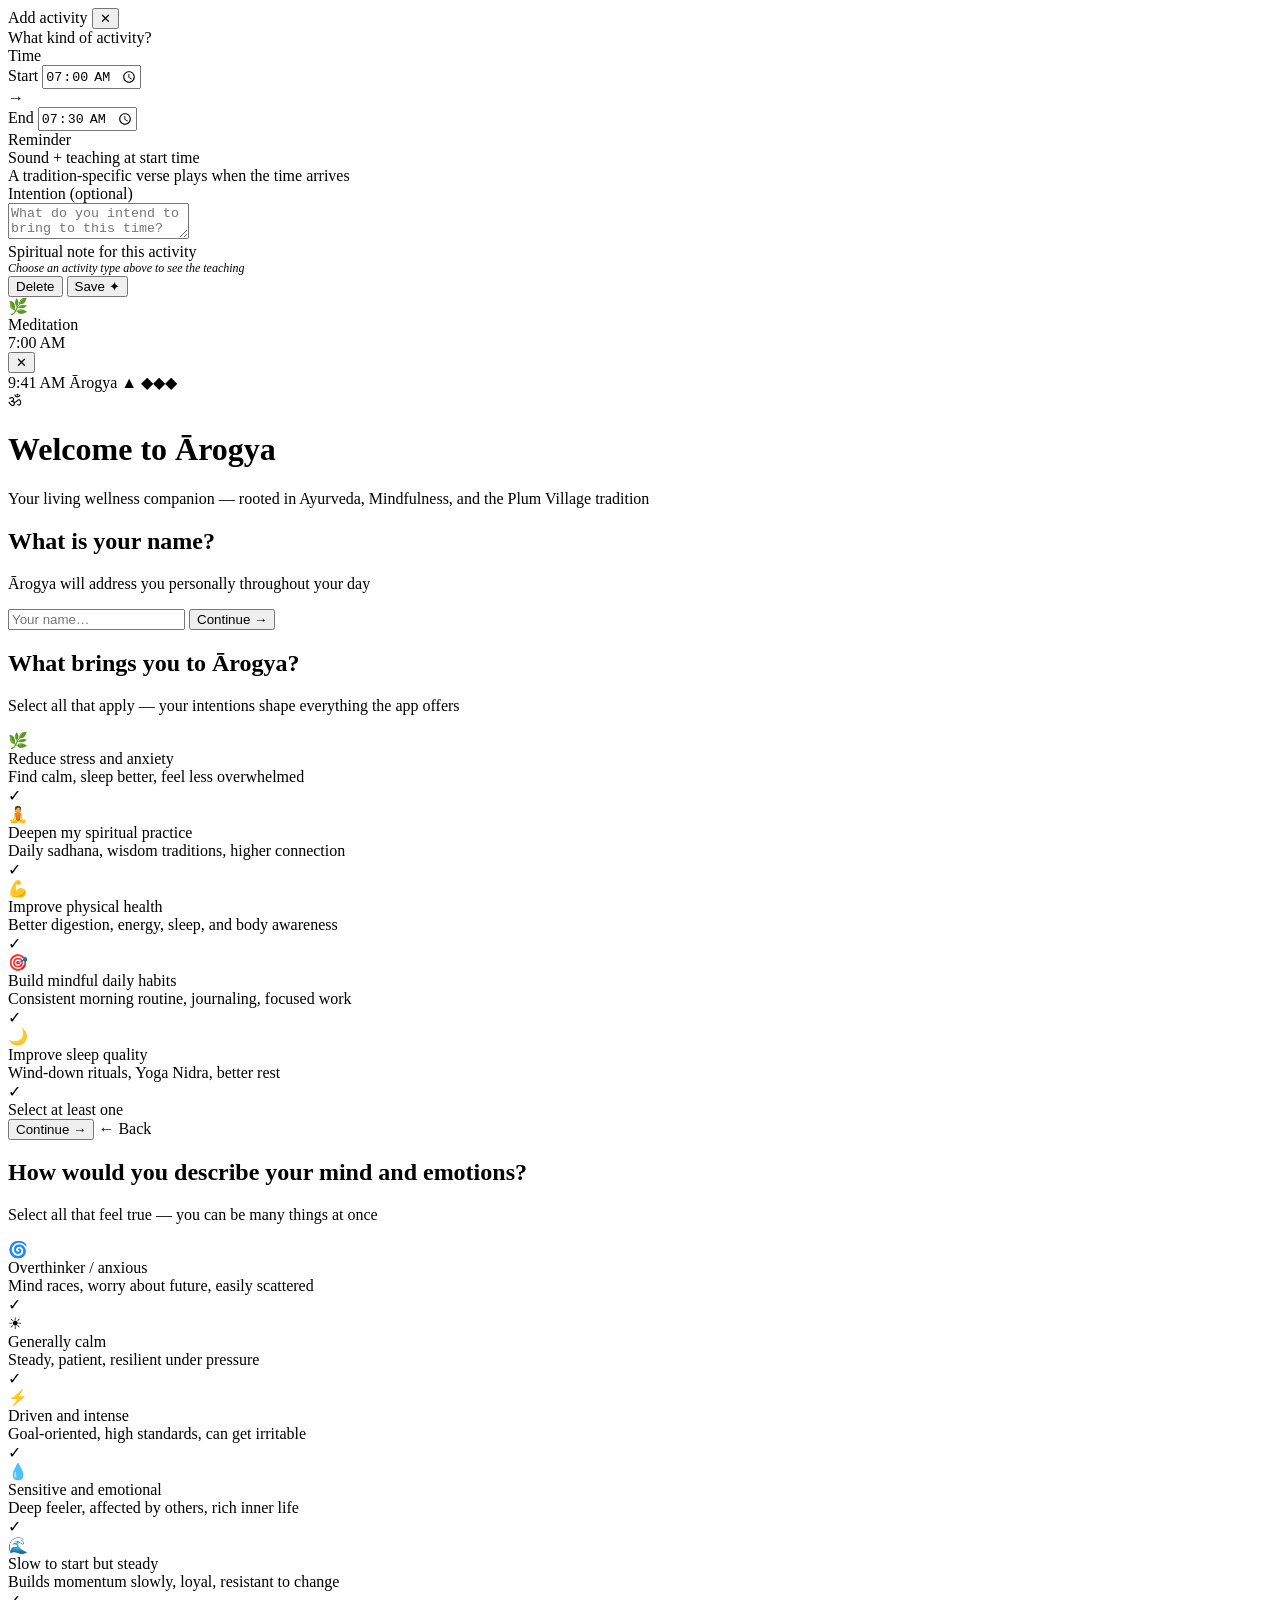
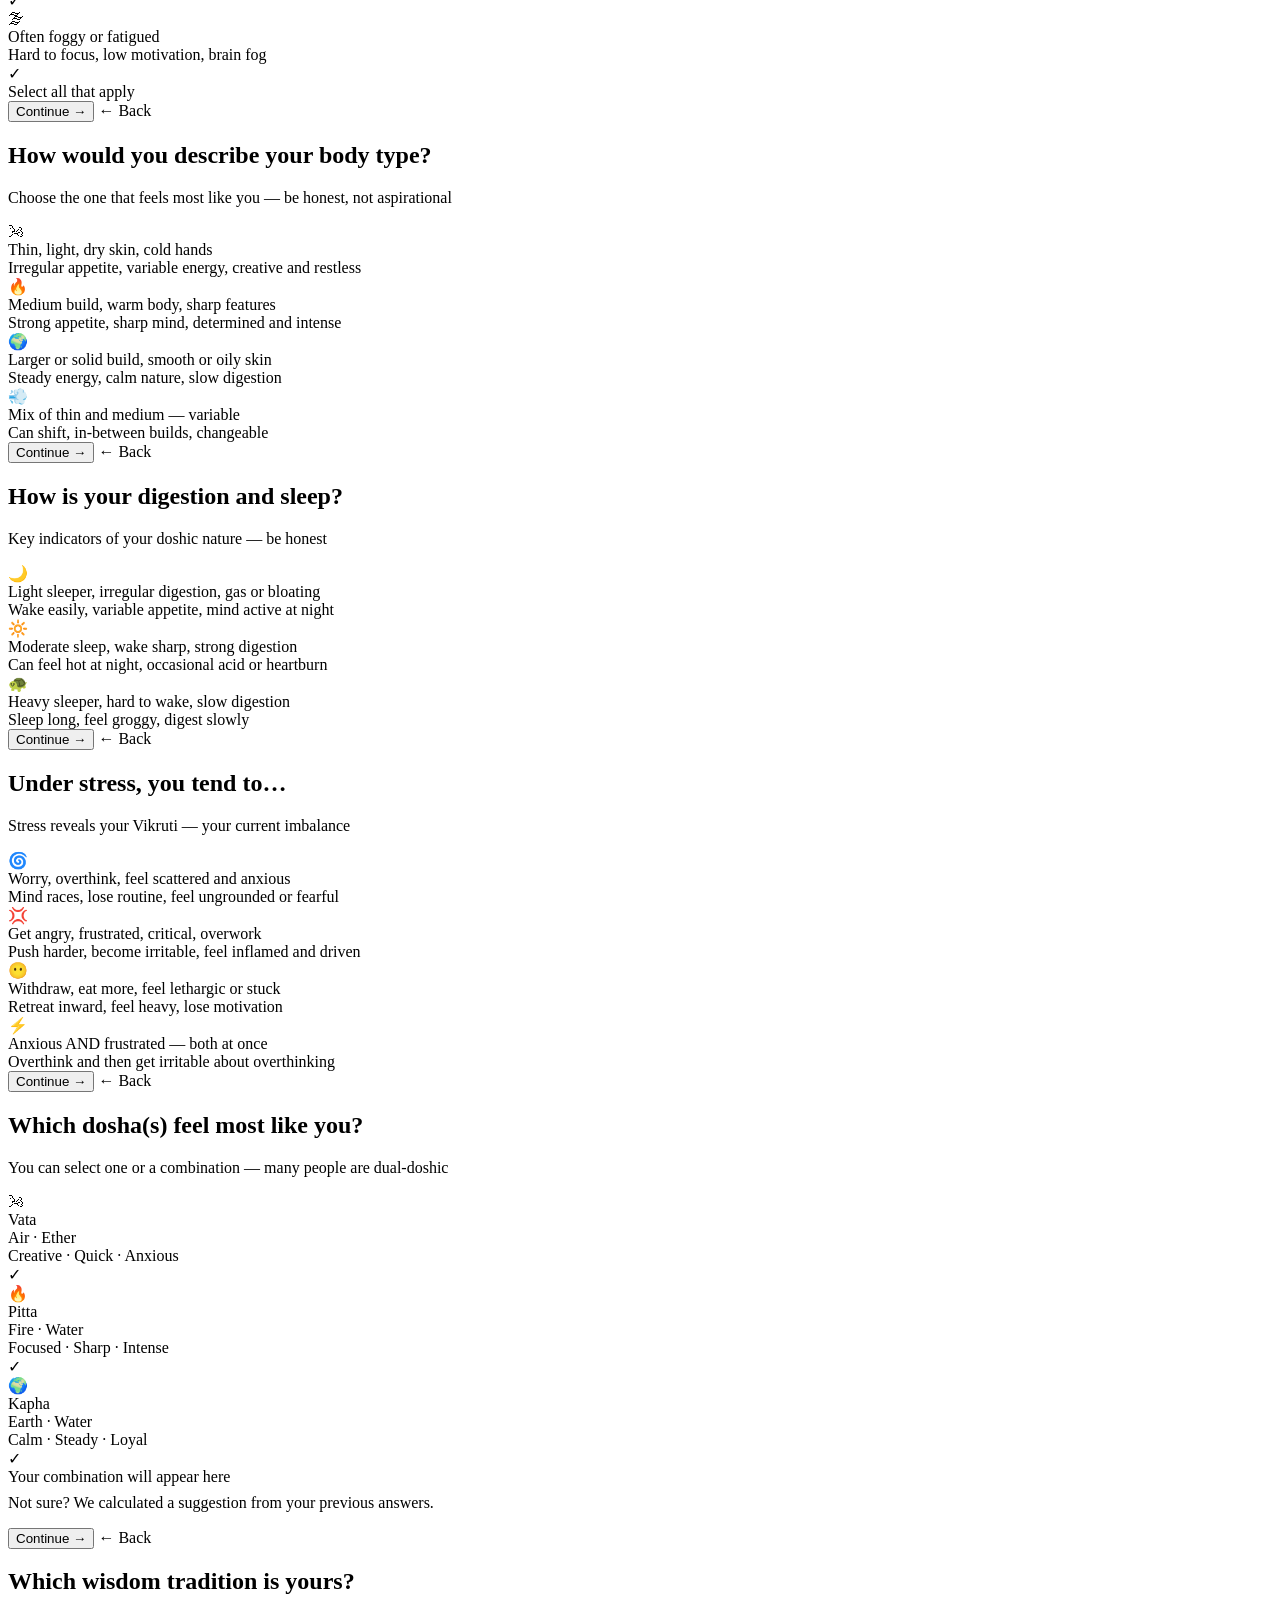
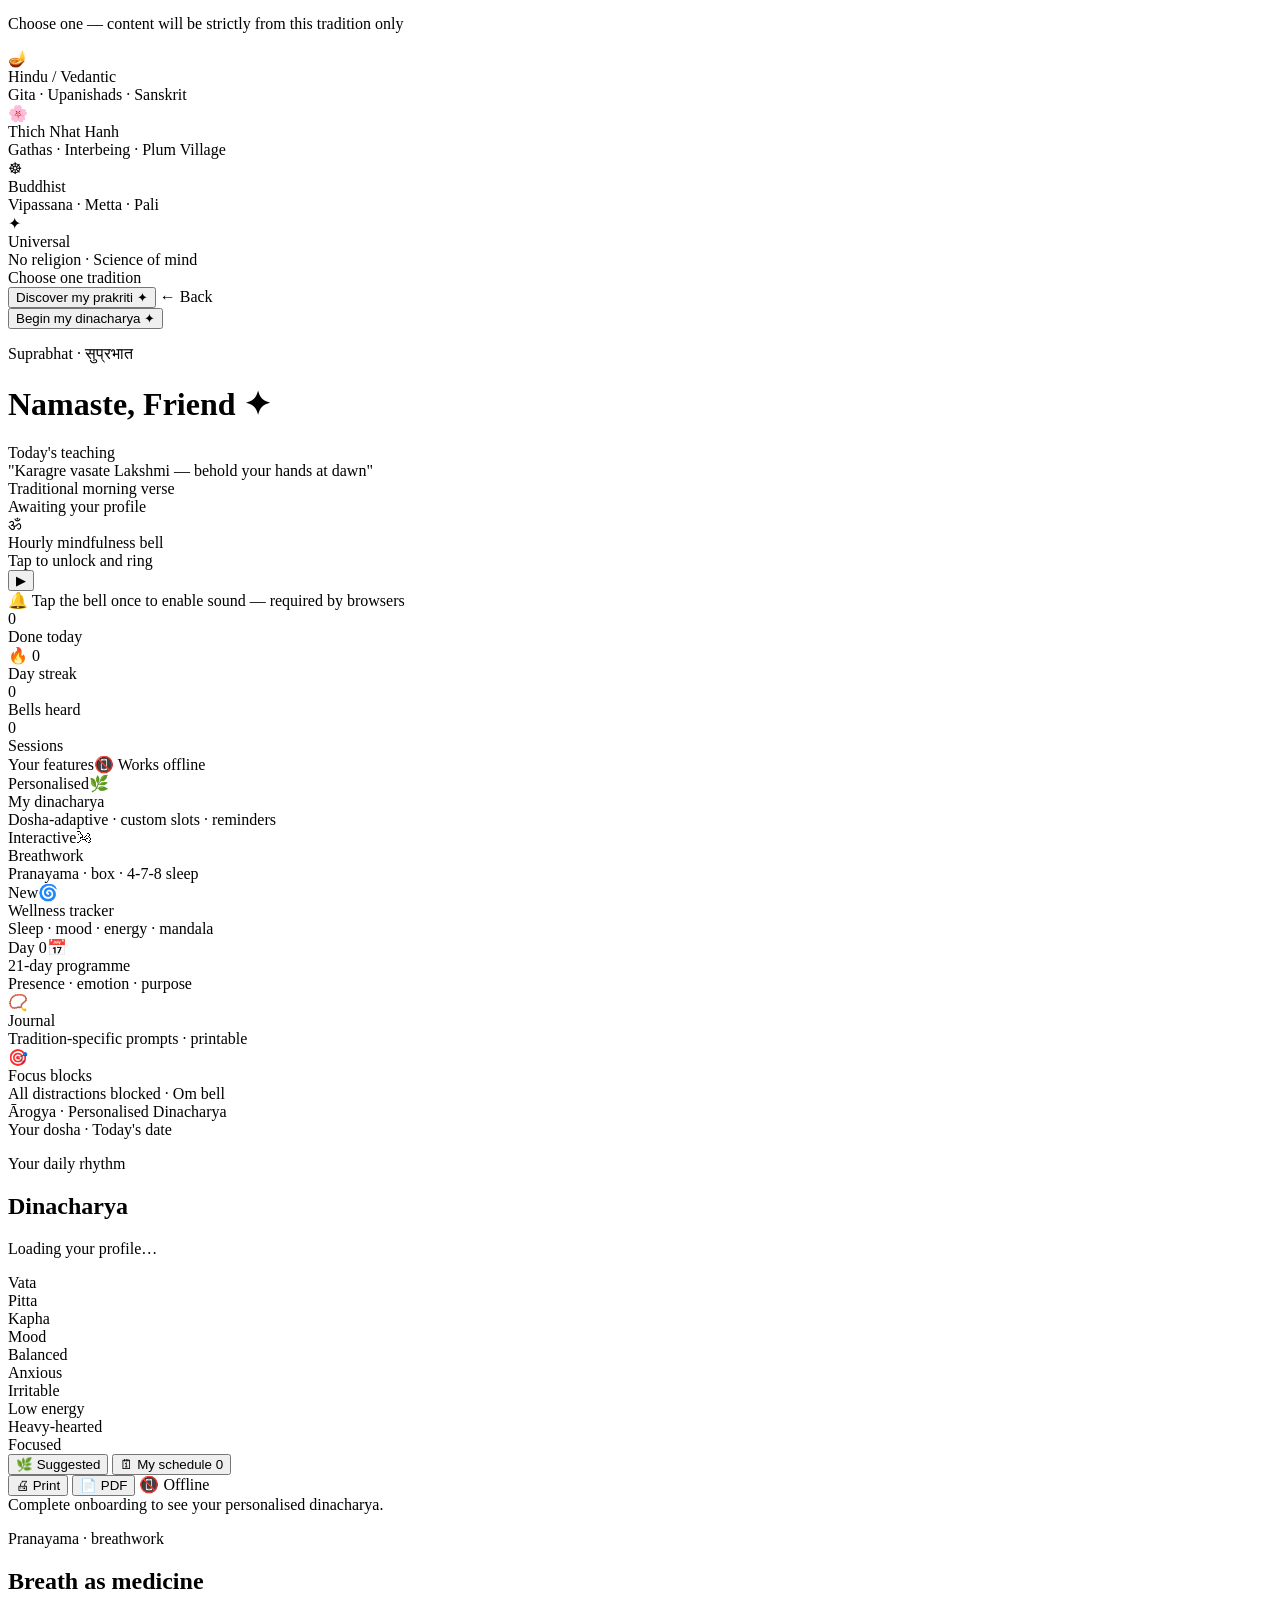
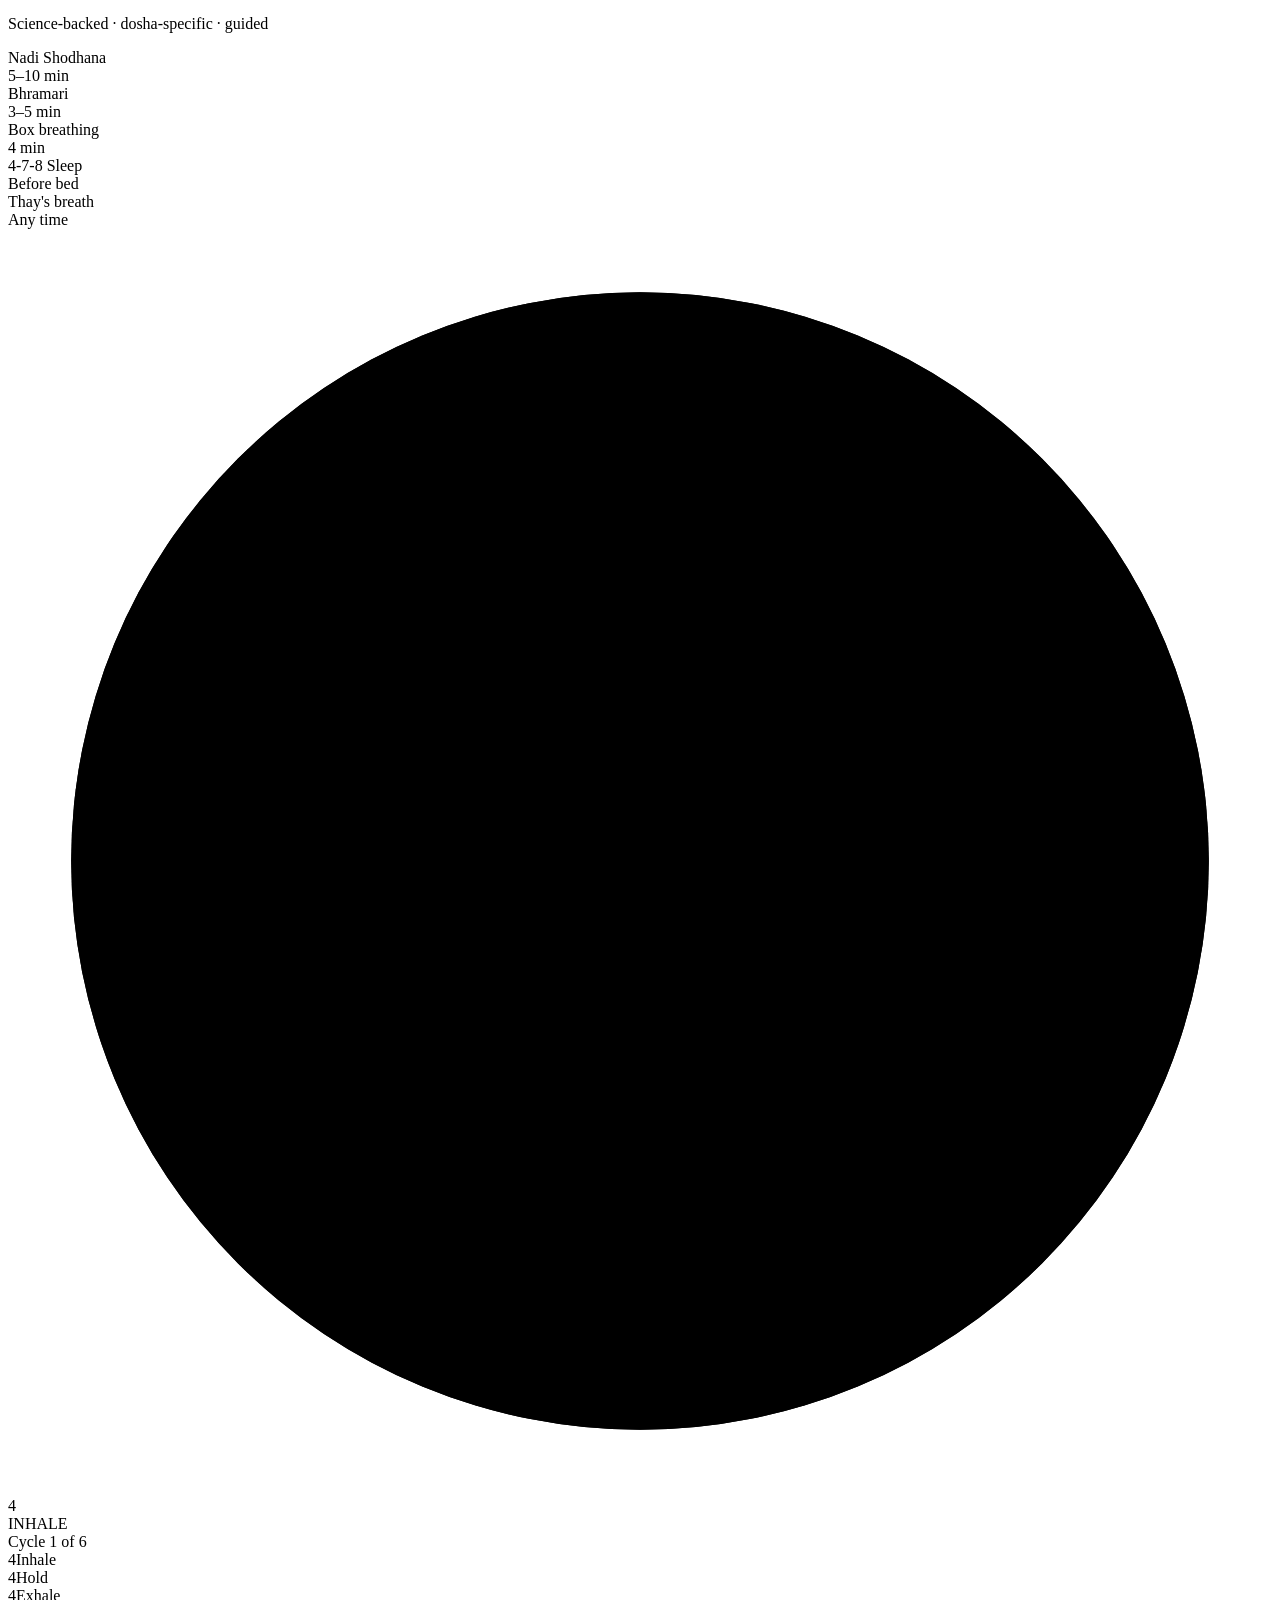
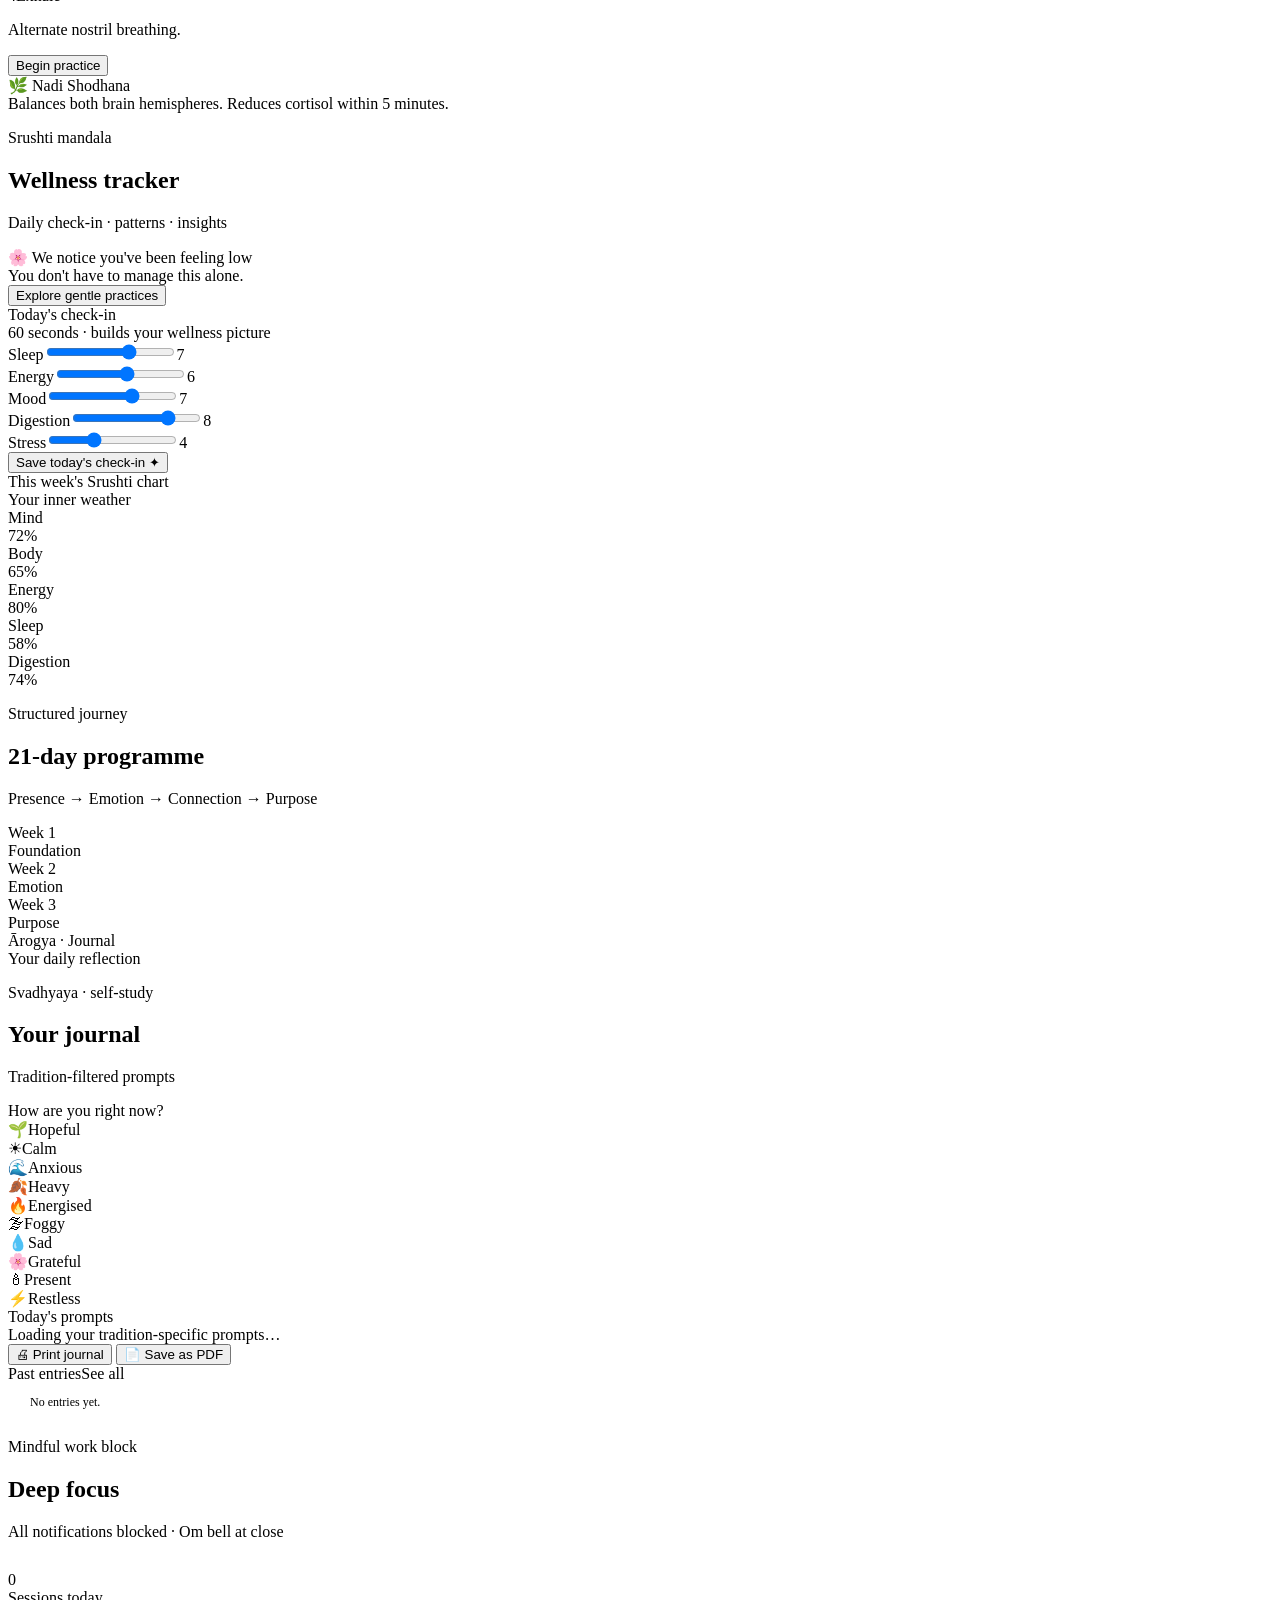
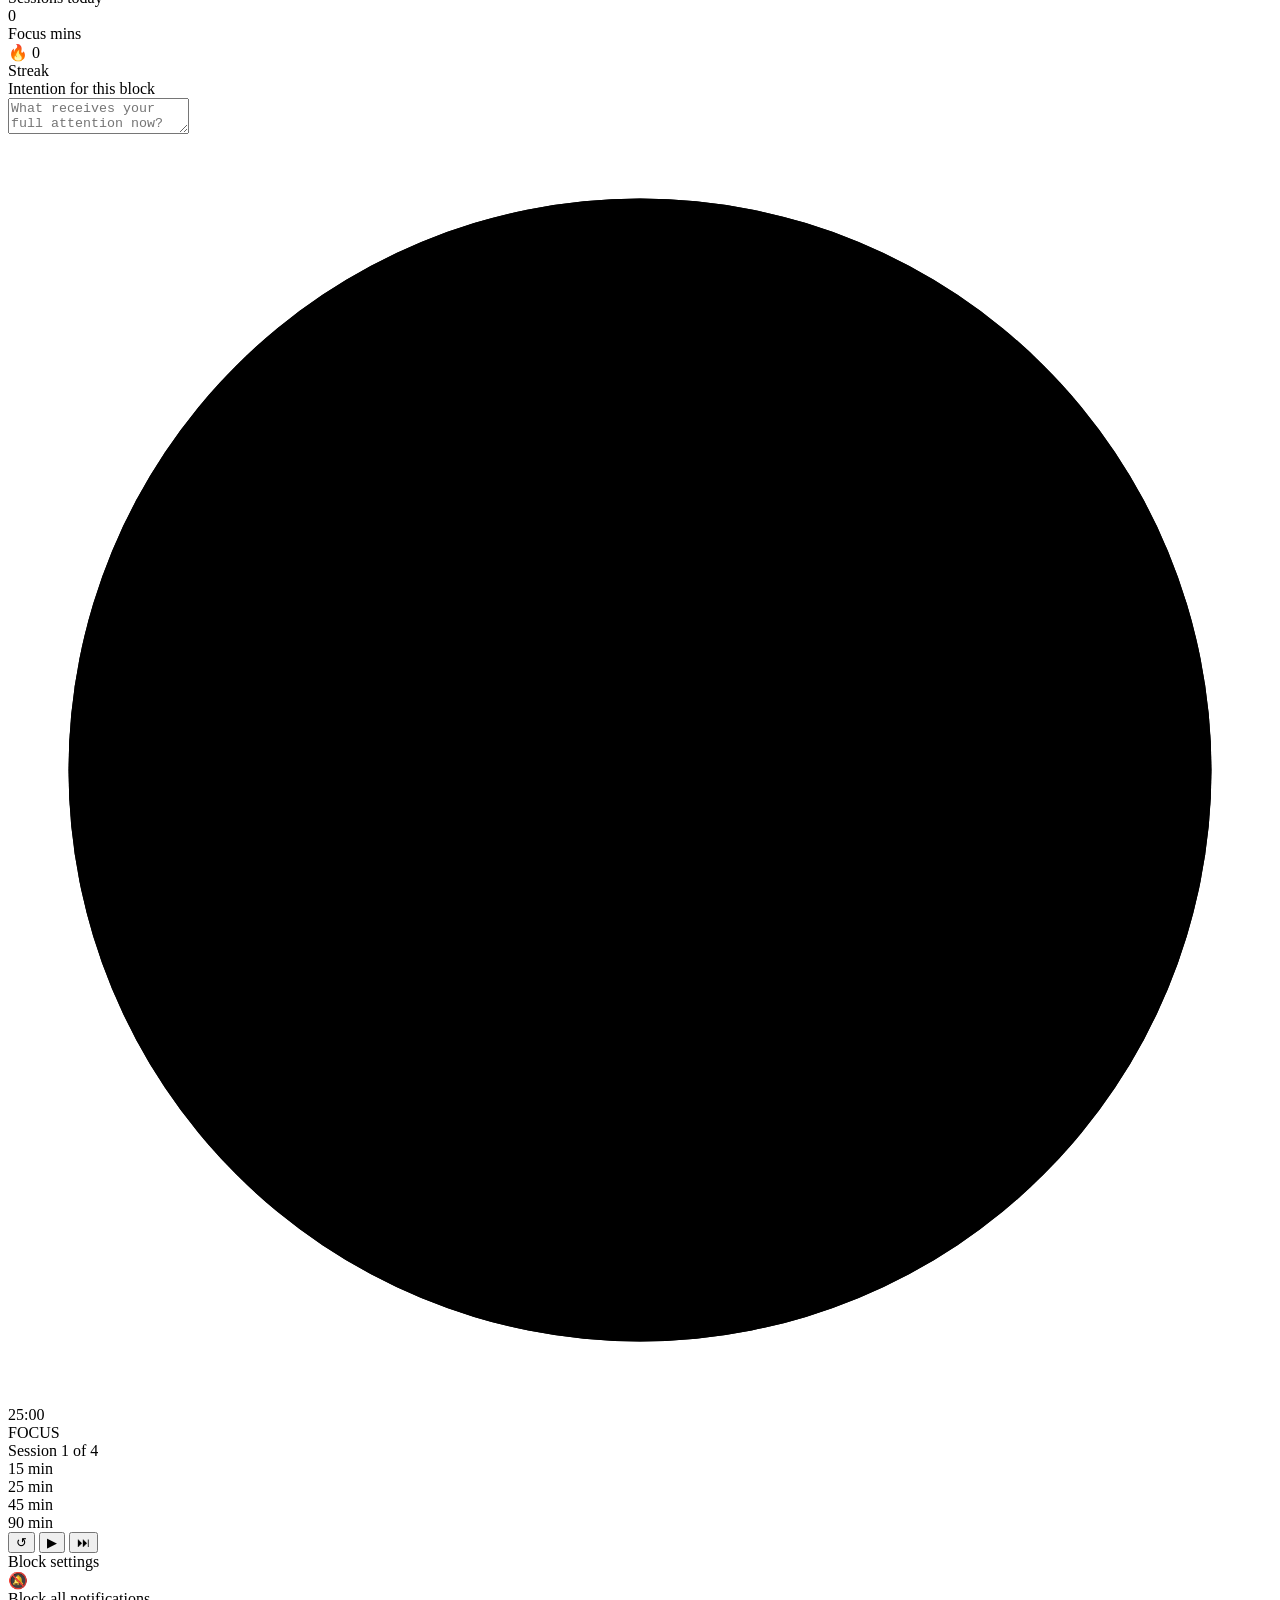
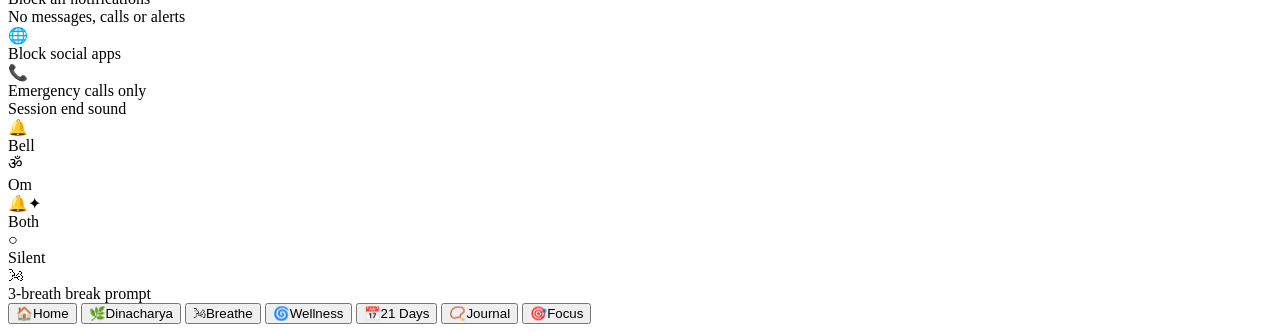
==== index.html @ 6d14179f "Add files via upload" ====
<!DOCTYPE html>
<html lang="en">
<head>
  <meta charset="UTF-8"/>
  <meta name="viewport" content="width=device-width, initial-scale=1.0"/>
  <title>Ārogya · Living Wellness Companion</title>
  <link rel="preconnect" href="https://fonts.googleapis.com"/>
  <link rel="preconnect" href="https://fonts.gstatic.com" crossorigin/>
  <link href="https://fonts.googleapis.com/css2?family=Cormorant+Garamond:ital,wght@0,300;0,400;0,500;0,600;1,300;1,400;1,600&family=Noto+Sans:wght@300;400;500&family=Noto+Sans+Devanagari:wght@300;400;500&display=swap" rel="stylesheet"/>
  <link rel="stylesheet" href="style.css"/>
</head>
<body>

<!-- Fallback audio elements -->
<audio id="audio-om"   preload="auto" style="display:none"><source src="https://cdn.freesound.org/previews/561/561598_7107935-lq.mp3" type="audio/mpeg"></audio>
<audio id="audio-bell" preload="auto" style="display:none"><source src="https://cdn.freesound.org/previews/411/411642_5121236-lq.mp3" type="audio/mpeg"></audio>

<!-- ═══════════════════════════════════════════════════════
     ACTIVITY EDITOR MODAL
     Slides up as a bottom sheet. Handles add + edit + delete.
     ═══════════════════════════════════════════════════════ -->
<div class="modal-backdrop" id="activityModal" onclick="closeModalBackdrop(event)">
  <div class="modal-sheet" id="modalSheet">
    <div class="modal-handle"></div>

    <div class="modal-header">
      <span class="modal-title" id="modalTitle">Add activity</span>
      <button class="modal-close" onclick="closeModal()">✕</button>
    </div>

    <!-- Activity type picker -->
    <div class="modal-section-label">What kind of activity?</div>
    <div class="act-type-grid" id="actTypeGrid">
      <!-- populated by renderActivityTypeGrid() in JS -->
    </div>

    <!-- Custom name field — shown only for 'custom' type -->
    <div id="customNameWrap" style="display:none; margin-bottom:0">
      <div class="modal-section-label">Activity name</div>
      <input class="modal-input" id="customNameInput" type="text" placeholder="e.g. Study, Reading, Hobby…" maxlength="40"/>
    </div>

    <!-- Time pickers -->
    <div class="modal-section-label">Time</div>
    <div class="time-row">
      <div class="time-picker-wrap">
        <label class="time-label">Start</label>
        <input class="time-input" id="actStartTime" type="time" value="07:00"/>
      </div>
      <div class="time-divider">→</div>
      <div class="time-picker-wrap">
        <label class="time-label">End</label>
        <input class="time-input" id="actEndTime" type="time" value="07:30"/>
      </div>
    </div>

    <!-- Reminder -->
    <div class="modal-section-label">Reminder</div>
    <div class="modal-reminder-row">
      <div class="reminder-info">
        <div class="reminder-title">Sound + teaching at start time</div>
        <div class="reminder-sub">A tradition-specific verse plays when the time arrives</div>
      </div>
      <div class="toggle on" id="reminderToggle" onclick="this.classList.toggle('on')"></div>
    </div>

    <!-- Intention note -->
    <div class="modal-section-label">Intention <span style="font-weight:400;color:var(--mu)">(optional)</span></div>
    <textarea class="modal-textarea" id="actNotes" placeholder="What do you intend to bring to this time?"></textarea>

    <!-- Live spiritual content preview -->
    <div class="modal-section-label">Spiritual note for this activity</div>
    <div class="modal-preview" id="modalPreview">
      <div style="color:var(--mu);font-size:12px;font-style:italic">Choose an activity type above to see the teaching</div>
    </div>

    <div class="modal-actions">
      <button class="modal-delete-btn" id="modalDeleteBtn" onclick="deleteActivity()">Delete</button>
      <button class="modal-save-btn"   onclick="saveActivity()">Save ✦</button>
    </div>
  </div>
</div>

<!-- ═══════════════════════════════════════════════════════
     REMINDER TOAST — fires when a scheduled time arrives
     ═══════════════════════════════════════════════════════ -->
<div class="reminder-toast" id="reminderToast">
  <div class="toast-inner">
    <div class="toast-icon" id="toastIcon">🌿</div>
    <div class="toast-body">
      <div class="toast-activity"  id="toastActivity">Meditation</div>
      <div class="toast-time"      id="toastTime">7:00 AM</div>
      <div class="toast-teaching"  id="toastTeaching"></div>
    </div>
    <button class="toast-dismiss" onclick="dismissToast()">✕</button>
  </div>
</div>

<!-- ═══════════════════════════════════════════════════════
     APP SHELL
     ═══════════════════════════════════════════════════════ -->
<div class="app" id="app">

  <div class="status-bar">
    <span id="statusTime">9:41 AM</span>
    <span>Ārogya</span>
    <span id="connStatus">▲ ◆◆◆</span>
  </div>

  <!-- ═══════════════════════════════════════════════════════
       ONBOARDING OVERLAY
       ═══════════════════════════════════════════════════════ -->
  <div class="onboard-overlay" id="onboard">
    <div class="ob-hero">
      <span class="ob-om">ॐ</span>
      <h1 class="ob-title">Welcome to Ārogya</h1>
      <p class="ob-sub">Your living wellness companion — rooted in Ayurveda, Mindfulness, and the Plum Village tradition</p>
    </div>
    <div class="ob-progress" id="ob-progress">
      <div class="ob-dot active" id="od0"></div><div class="ob-dot" id="od1"></div>
      <div class="ob-dot" id="od2"></div><div class="ob-dot" id="od3"></div>
      <div class="ob-dot" id="od4"></div><div class="ob-dot" id="od5"></div>
      <div class="ob-dot" id="od6"></div><div class="ob-dot" id="od7"></div>
    </div>

    <!-- Step 0: Name -->
    <div class="ob-step active" id="os0">
      <h2 class="ob-q">What is your name?</h2>
      <p class="ob-hint">Ārogya will address you personally throughout your day</p>
      <input class="ob-input" id="ob-name" type="text" placeholder="Your name…" autocomplete="off"/>
      <button class="ob-next-btn" onclick="obNext(0)">Continue →</button>
    </div>

    <!-- Step 1: Intentions MULTI -->
    <div class="ob-step" id="os1">
      <h2 class="ob-q">What brings you to Ārogya?</h2>
      <p class="ob-hint">Select all that apply — your intentions shape everything the app offers</p>
      <div class="ob-options multi" id="intentions-group">
        <div class="ob-opt" onclick="obMultiToggle(this,'intentions')"><span class="ob-opt-icon">🌿</span><div><div class="ob-opt-title">Reduce stress and anxiety</div><div class="ob-opt-sub">Find calm, sleep better, feel less overwhelmed</div></div><span class="ob-check">✓</span></div>
        <div class="ob-opt" onclick="obMultiToggle(this,'intentions')"><span class="ob-opt-icon">🧘</span><div><div class="ob-opt-title">Deepen my spiritual practice</div><div class="ob-opt-sub">Daily sadhana, wisdom traditions, higher connection</div></div><span class="ob-check">✓</span></div>
        <div class="ob-opt" onclick="obMultiToggle(this,'intentions')"><span class="ob-opt-icon">💪</span><div><div class="ob-opt-title">Improve physical health</div><div class="ob-opt-sub">Better digestion, energy, sleep, and body awareness</div></div><span class="ob-check">✓</span></div>
        <div class="ob-opt" onclick="obMultiToggle(this,'intentions')"><span class="ob-opt-icon">🎯</span><div><div class="ob-opt-title">Build mindful daily habits</div><div class="ob-opt-sub">Consistent morning routine, journaling, focused work</div></div><span class="ob-check">✓</span></div>
        <div class="ob-opt" onclick="obMultiToggle(this,'intentions')"><span class="ob-opt-icon">🌙</span><div><div class="ob-opt-title">Improve sleep quality</div><div class="ob-opt-sub">Wind-down rituals, Yoga Nidra, better rest</div></div><span class="ob-check">✓</span></div>
      </div>
      <div class="ob-selection-count" id="intentions-count">Select at least one</div>
      <button class="ob-next-btn" onclick="obNext(1)">Continue →</button>
      <span class="ob-back" onclick="obBack(1)">← Back</span>
    </div>

    <!-- Step 2: Traits MULTI -->
    <div class="ob-step" id="os2">
      <h2 class="ob-q">How would you describe your mind and emotions?</h2>
      <p class="ob-hint">Select all that feel true — you can be many things at once</p>
      <div class="ob-options multi" id="traits-group">
        <div class="ob-opt" onclick="obMultiToggle(this,'traits')"><span class="ob-opt-icon">🌀</span><div><div class="ob-opt-title">Overthinker / anxious</div><div class="ob-opt-sub">Mind races, worry about future, easily scattered</div></div><span class="ob-check">✓</span></div>
        <div class="ob-opt" onclick="obMultiToggle(this,'traits')"><span class="ob-opt-icon">☀</span><div><div class="ob-opt-title">Generally calm</div><div class="ob-opt-sub">Steady, patient, resilient under pressure</div></div><span class="ob-check">✓</span></div>
        <div class="ob-opt" onclick="obMultiToggle(this,'traits')"><span class="ob-opt-icon">⚡</span><div><div class="ob-opt-title">Driven and intense</div><div class="ob-opt-sub">Goal-oriented, high standards, can get irritable</div></div><span class="ob-check">✓</span></div>
        <div class="ob-opt" onclick="obMultiToggle(this,'traits')"><span class="ob-opt-icon">💧</span><div><div class="ob-opt-title">Sensitive and emotional</div><div class="ob-opt-sub">Deep feeler, affected by others, rich inner life</div></div><span class="ob-check">✓</span></div>
        <div class="ob-opt" onclick="obMultiToggle(this,'traits')"><span class="ob-opt-icon">🌊</span><div><div class="ob-opt-title">Slow to start but steady</div><div class="ob-opt-sub">Builds momentum slowly, loyal, resistant to change</div></div><span class="ob-check">✓</span></div>
        <div class="ob-opt" onclick="obMultiToggle(this,'traits')"><span class="ob-opt-icon">🌫</span><div><div class="ob-opt-title">Often foggy or fatigued</div><div class="ob-opt-sub">Hard to focus, low motivation, brain fog</div></div><span class="ob-check">✓</span></div>
      </div>
      <div class="ob-selection-count" id="traits-count">Select all that apply</div>
      <button class="ob-next-btn" onclick="obNext(2)">Continue →</button>
      <span class="ob-back" onclick="obBack(2)">← Back</span>
    </div>

    <!-- Step 3: Body type SINGLE -->
    <div class="ob-step" id="os3">
      <h2 class="ob-q">How would you describe your body type?</h2>
      <p class="ob-hint">Choose the one that feels most like you — be honest, not aspirational</p>
      <div class="ob-options single" id="bodytype-group">
        <div class="ob-opt" onclick="obSingleSelect(this,'bodytype'); obScore('vata',3)"><span class="ob-opt-icon">🌬</span><div><div class="ob-opt-title">Thin, light, dry skin, cold hands</div><div class="ob-opt-sub">Irregular appetite, variable energy, creative and restless</div></div></div>
        <div class="ob-opt" onclick="obSingleSelect(this,'bodytype'); obScore('pitta',3)"><span class="ob-opt-icon">🔥</span><div><div class="ob-opt-title">Medium build, warm body, sharp features</div><div class="ob-opt-sub">Strong appetite, sharp mind, determined and intense</div></div></div>
        <div class="ob-opt" onclick="obSingleSelect(this,'bodytype'); obScore('kapha',3)"><span class="ob-opt-icon">🌍</span><div><div class="ob-opt-title">Larger or solid build, smooth or oily skin</div><div class="ob-opt-sub">Steady energy, calm nature, slow digestion</div></div></div>
        <div class="ob-opt" onclick="obSingleSelect(this,'bodytype'); obScore('vata',2); obScore('pitta',2)"><span class="ob-opt-icon">💨</span><div><div class="ob-opt-title">Mix of thin and medium — variable</div><div class="ob-opt-sub">Can shift, in-between builds, changeable</div></div></div>
      </div>
      <button class="ob-next-btn" onclick="obNext(3)">Continue →</button>
      <span class="ob-back" onclick="obBack(3)">← Back</span>
    </div>

    <!-- Step 4: Sleep + digestion SINGLE -->
    <div class="ob-step" id="os4">
      <h2 class="ob-q">How is your digestion and sleep?</h2>
      <p class="ob-hint">Key indicators of your doshic nature — be honest</p>
      <div class="ob-options single" id="sleepdig-group">
        <div class="ob-opt" onclick="obSingleSelect(this,'sleepdig'); obScore('vata',3)"><span class="ob-opt-icon">🌙</span><div><div class="ob-opt-title">Light sleeper, irregular digestion, gas or bloating</div><div class="ob-opt-sub">Wake easily, variable appetite, mind active at night</div></div></div>
        <div class="ob-opt" onclick="obSingleSelect(this,'sleepdig'); obScore('pitta',3)"><span class="ob-opt-icon">🔆</span><div><div class="ob-opt-title">Moderate sleep, wake sharp, strong digestion</div><div class="ob-opt-sub">Can feel hot at night, occasional acid or heartburn</div></div></div>
        <div class="ob-opt" onclick="obSingleSelect(this,'sleepdig'); obScore('kapha',3)"><span class="ob-opt-icon">🐢</span><div><div class="ob-opt-title">Heavy sleeper, hard to wake, slow digestion</div><div class="ob-opt-sub">Sleep long, feel groggy, digest slowly</div></div></div>
      </div>
      <button class="ob-next-btn" onclick="obNext(4)">Continue →</button>
      <span class="ob-back" onclick="obBack(4)">← Back</span>
    </div>

    <!-- Step 5: Stress SINGLE -->
    <div class="ob-step" id="os5">
      <h2 class="ob-q">Under stress, you tend to…</h2>
      <p class="ob-hint">Stress reveals your Vikruti — your current imbalance</p>
      <div class="ob-options single" id="stress-group">
        <div class="ob-opt" onclick="obSingleSelect(this,'stress'); obScore('vata',3)"><span class="ob-opt-icon">🌀</span><div><div class="ob-opt-title">Worry, overthink, feel scattered and anxious</div><div class="ob-opt-sub">Mind races, lose routine, feel ungrounded or fearful</div></div></div>
        <div class="ob-opt" onclick="obSingleSelect(this,'stress'); obScore('pitta',3)"><span class="ob-opt-icon">💢</span><div><div class="ob-opt-title">Get angry, frustrated, critical, overwork</div><div class="ob-opt-sub">Push harder, become irritable, feel inflamed and driven</div></div></div>
        <div class="ob-opt" onclick="obSingleSelect(this,'stress'); obScore('kapha',3)"><span class="ob-opt-icon">😶</span><div><div class="ob-opt-title">Withdraw, eat more, feel lethargic or stuck</div><div class="ob-opt-sub">Retreat inward, feel heavy, lose motivation</div></div></div>
        <div class="ob-opt" onclick="obSingleSelect(this,'stress'); obScore('vata',2); obScore('pitta',2)"><span class="ob-opt-icon">⚡</span><div><div class="ob-opt-title">Anxious AND frustrated — both at once</div><div class="ob-opt-sub">Overthink and then get irritable about overthinking</div></div></div>
      </div>
      <button class="ob-next-btn" onclick="obNext(5)">Continue →</button>
      <span class="ob-back" onclick="obBack(5)">← Back</span>
    </div>

    <!-- Step 6: Dosha MULTI -->
    <div class="ob-step" id="os6">
      <h2 class="ob-q">Which dosha(s) feel most like you?</h2>
      <p class="ob-hint">You can select one or a combination — many people are dual-doshic</p>
      <div class="dosha-multi-grid" id="dosha-select-group">
        <div class="dosha-card" data-dosha="vata" onclick="obDoshaToggle(this)"><div class="dosha-card-inner"><span class="dosha-icon">🌬</span><div class="dosha-name">Vata</div><div class="dosha-qualities">Air · Ether</div><div class="dosha-traits">Creative · Quick · Anxious</div></div><span class="dosha-check">✓</span></div>
        <div class="dosha-card" data-dosha="pitta" onclick="obDoshaToggle(this)"><div class="dosha-card-inner"><span class="dosha-icon">🔥</span><div class="dosha-name">Pitta</div><div class="dosha-qualities">Fire · Water</div><div class="dosha-traits">Focused · Sharp · Intense</div></div><span class="dosha-check">✓</span></div>
        <div class="dosha-card" data-dosha="kapha" onclick="obDoshaToggle(this)"><div class="dosha-card-inner"><span class="dosha-icon">🌍</span><div class="dosha-name">Kapha</div><div class="dosha-qualities">Earth · Water</div><div class="dosha-traits">Calm · Steady · Loyal</div></div><span class="dosha-check">✓</span></div>
      </div>
      <div class="dosha-combo-display" id="dosha-combo-display">Your combination will appear here</div>
      <p class="ob-hint" style="margin-top:8px">Not sure? We calculated a suggestion from your previous answers.</p>
      <button class="ob-next-btn" onclick="obNext(6)">Continue →</button>
      <span class="ob-back" onclick="obBack(6)">← Back</span>
    </div>

    <!-- Step 7: Tradition SINGLE STRICT -->
    <div class="ob-step" id="os7">
      <h2 class="ob-q">Which wisdom tradition is yours?</h2>
      <p class="ob-hint">Choose one — content will be strictly from this tradition only</p>
      <div class="ob-grid tradition-grid" id="tradition-group">
        <div class="ob-grid-card" data-trad="hindu"    onclick="obTradSelect(this)"><span class="ob-grid-icon">🪔</span><div class="ob-grid-name">Hindu / Vedantic</div><div class="ob-grid-sub">Gita · Upanishads · Sanskrit</div></div>
        <div class="ob-grid-card" data-trad="thay"     onclick="obTradSelect(this)"><span class="ob-grid-icon">🌸</span><div class="ob-grid-name">Thich Nhat Hanh</div><div class="ob-grid-sub">Gathas · Interbeing · Plum Village</div></div>
        <div class="ob-grid-card" data-trad="buddhist" onclick="obTradSelect(this)"><span class="ob-grid-icon">☸</span><div class="ob-grid-name">Buddhist</div><div class="ob-grid-sub">Vipassana · Metta · Pali</div></div>
        <div class="ob-grid-card" data-trad="universal" onclick="obTradSelect(this)"><span class="ob-grid-icon">✦</span><div class="ob-grid-name">Universal</div><div class="ob-grid-sub">No religion · Science of mind</div></div>
      </div>
      <div class="ob-selection-count" id="tradition-count">Choose one tradition</div>
      <button class="ob-next-btn" onclick="obFinish()">Discover my prakriti ✦</button>
      <span class="ob-back" onclick="obBack(7)">← Back</span>
    </div>

    <!-- Result -->
    <div class="ob-step" id="os-result">
      <div id="dosha-result-html"></div>
      <button class="ob-next-btn" onclick="closeOnboard()">Begin my dinacharya ✦</button>
    </div>
  </div>

  <!-- ═══════════════════════════════════════════════════════
       HOME SCREEN
       ═══════════════════════════════════════════════════════ -->
  <div class="screen active" id="screen-home">
    <div class="home-hero">
      <p class="greeting">Suprabhat · सुप्रभात</p>
      <h1 class="hero-name" id="homeGreeting">Namaste, Friend ✦</h1>
      <div class="dual-verse" id="daily-verse-area">
        <div class="dv-card dv-hindu" id="home-verse-card">
          <div class="dv-label"  id="home-verse-label">Today's teaching</div>
          <div class="dv-text"   id="home-verse-text">"Karagre vasate Lakshmi — behold your hands at dawn"</div>
          <div class="dv-source" id="home-verse-source">Traditional morning verse</div>
        </div>
      </div>
      <div class="dosha-pills" id="doshaDisplay"><span class="dpill dp-p">Awaiting your profile</span></div>
    </div>
    <div class="om-bell-card">
      <span class="om-big">ॐ</span>
      <div class="om-text"><div class="om-title">Hourly mindfulness bell</div><div class="om-sub" id="om-next-time">Tap to unlock and ring</div></div>
      <button class="om-play-btn" id="omPlayBtn" onclick="handleBellTap()">▶</button>
    </div>
    <div class="sound-unlock-notice" id="sound-unlock-notice">🔔 Tap the bell once to enable sound — required by browsers</div>
    <div class="quick-stats">
      <div class="qs-card"><div class="qs-num" style="color:var(--sage)" id="stat-done">0</div><div class="qs-label">Done today</div></div>
      <div class="qs-card"><div class="qs-num" style="color:var(--gd)"   id="stat-streak">🔥 0</div><div class="qs-label">Day streak</div></div>
      <div class="qs-card"><div class="qs-num" style="color:var(--sf)"   id="stat-bells">0</div><div class="qs-label">Bells heard</div></div>
      <div class="qs-card"><div class="qs-num" style="color:var(--jade)" id="stat-sessions">0</div><div class="qs-label">Sessions</div></div>
    </div>
    <div class="section-row"><span class="section-title">Your features</span><span class="section-note">📵 Works offline</span></div>
    <div class="feature-grid">
      <div class="feat-card" onclick="go('dina')"><span class="feat-badge badge-active">Personalised</span><span class="feat-icon">🌿</span><div class="feat-name">My dinacharya</div><div class="feat-sub">Dosha-adaptive · custom slots · reminders</div></div>
      <div class="feat-card" onclick="go('breathwork')"><span class="feat-badge badge-new">Interactive</span><span class="feat-icon">🌬</span><div class="feat-name">Breathwork</div><div class="feat-sub">Pranayama · box · 4-7-8 sleep</div></div>
      <div class="feat-card" onclick="go('tracker')"><span class="feat-badge badge-new">New</span><span class="feat-icon">🌀</span><div class="feat-name">Wellness tracker</div><div class="feat-sub">Sleep · mood · energy · mandala</div></div>
      <div class="feat-card" onclick="go('programme')"><span class="feat-badge badge-active" id="prog-day-badge">Day 0</span><span class="feat-icon">📅</span><div class="feat-name">21-day programme</div><div class="feat-sub">Presence · emotion · purpose</div></div>
      <div class="feat-card" onclick="go('journal')"><span class="feat-icon">📿</span><div class="feat-name">Journal</div><div class="feat-sub">Tradition-specific prompts · printable</div></div>
      <div class="feat-card" onclick="go('focus')"><span class="feat-icon">🎯</span><div class="feat-name">Focus blocks</div><div class="feat-sub">All distractions blocked · Om bell</div></div>
    </div>
  </div>

  <!-- ═══════════════════════════════════════════════════════
       DINACHARYA SCREEN — ENHANCED
       Two panels: Suggested (AI-guided) + My Schedule (custom)
       ═══════════════════════════════════════════════════════ -->
  <div class="screen" id="screen-dina">

    <div class="print-header">
      <div class="print-title">Ārogya · Personalised Dinacharya</div>
      <div class="print-sub" id="dina-print-sub">Your dosha · Today's date</div>
    </div>

    <div class="screen-hero">
      <p class="eyebrow">Your daily rhythm</p>
      <h2 class="screen-title" id="dina-title">Dinacharya</h2>
      <p class="screen-sub"   id="dina-sub">Loading your profile…</p>
      <div class="dosha-bars">
        <div class="dbar"><div class="dbar-label">Vata</div><div class="dbar-track"><div class="dbar-fill" id="vata-bar"  style="background:var(--vata-c);width:0%"></div></div></div>
        <div class="dbar"><div class="dbar-label">Pitta</div><div class="dbar-track"><div class="dbar-fill" id="pitta-bar" style="background:var(--pitta-c);width:0%"></div></div></div>
        <div class="dbar"><div class="dbar-label">Kapha</div><div class="dbar-track"><div class="dbar-fill" id="kapha-bar" style="background:var(--kapha-c);width:0%"></div></div></div>
      </div>
    </div>

    <!-- Mood bar -->
    <div class="mood-bar">
      <span class="mood-bar-label">Mood</span>
      <div class="mood-chips">
        <div class="mchip active"  onclick="setMood('balanced',this)">Balanced</div>
        <div class="mchip" onclick="setMood('anxious',this)">Anxious</div>
        <div class="mchip" onclick="setMood('angry',this)">Irritable</div>
        <div class="mchip" onclick="setMood('low',this)">Low energy</div>
        <div class="mchip" onclick="setMood('grief',this)">Heavy-hearted</div>
        <div class="mchip" onclick="setMood('focused',this)">Focused</div>
      </div>
    </div>
    <div class="mood-notice" id="mood-notice"></div>

    <!-- Tab switcher -->
    <div class="dina-tab-bar">
      <button class="dina-tab active" id="tab-suggested" onclick="switchDinaTab('suggested')">
        <span>🌿</span> Suggested
      </button>
      <button class="dina-tab" id="tab-schedule" onclick="switchDinaTab('schedule')">
        <span>🗓</span> My schedule
        <span class="dina-tab-count" id="scheduleCount">0</span>
      </button>
    </div>

    <!-- ── PANEL A: Suggested ── -->
    <div id="dina-panel-suggested">
      <div class="print-row">
        <button class="print-btn" onclick="printScreen('dina')">🖨 Print</button>
        <button class="print-btn">📄 PDF</button>
        <span class="offline-note">📵 Offline</span>
      </div>

      <!-- Smart defaults (wake/sleep/detox) -->
      <div class="smart-defaults-strip" id="smartDefaults"></div>

      <!-- Dynamic timeline -->
      <div class="timeline" id="dina-timeline-container">
        <div class="timeline-loading">Complete onboarding to see your personalised dinacharya.</div>
      </div>
    </div>

    <!-- ── PANEL B: My schedule ── -->
    <div id="dina-panel-schedule" style="display:none">

      <!-- Day summary bar -->
      <div class="sched-summary" id="schedSummary"></div>

      <!-- 24h visual bar -->
      <div class="day-visual-wrap">
        <div class="day-visual" id="dayVisual"></div>
        <div class="day-visual-labels">
          <span>12 AM</span><span>6 AM</span><span>12 PM</span><span>6 PM</span><span>12 AM</span>
        </div>
      </div>

      <!-- Suggest from dosha button -->
      <button class="suggest-schedule-btn" onclick="applySuggestedSchedule()">
        🌿 Fill from my dosha profile
      </button>

      <!-- Activity list -->
      <div class="sched-list" id="schedList"></div>

      <!-- FAB button -->
      <div class="fab-wrap">
        <button class="fab-btn" onclick="openModal(null)">
          <span class="fab-icon">＋</span> Add activity
        </button>
      </div>
    </div>

  </div><!-- end screen-dina -->


  <!-- ═══════════════════════════════════════════════════════
       BREATHWORK SCREEN
       ═══════════════════════════════════════════════════════ -->
  <div class="screen" id="screen-breathwork">
    <div class="screen-hero"><p class="eyebrow">Pranayama · breathwork</p><h2 class="screen-title">Breath as medicine</h2><p class="screen-sub">Science-backed · dosha-specific · guided</p></div>
    <div class="breath-tabs">
      <div class="btab active" onclick="setBrType('nadi',this)"><div class="btab-name">Nadi Shodhana</div><div class="btab-time">5–10 min</div></div>
      <div class="btab" onclick="setBrType('bhramari',this)"><div class="btab-name">Bhramari</div><div class="btab-time">3–5 min</div></div>
      <div class="btab" onclick="setBrType('box',this)"><div class="btab-name">Box breathing</div><div class="btab-time">4 min</div></div>
      <div class="btab" onclick="setBrType('478',this)"><div class="btab-name">4-7-8 Sleep</div><div class="btab-time">Before bed</div></div>
      <div class="btab" onclick="setBrType('thay',this)"><div class="btab-name">Thay's breath</div><div class="btab-time">Any time</div></div>
    </div>
    <div class="breath-center">
      <div class="breath-ring-wrap">
        <svg class="breath-svg" viewBox="0 0 200 200"><circle class="br-bg" cx="100" cy="100" r="90"/><circle class="br-prog" cx="100" cy="100" r="90" id="brRing" style="transform:rotate(-90deg);transform-origin:100px 100px"/></svg>
        <div class="br-center"><div class="br-count" id="brCount">4</div><div class="br-action" id="brAction">INHALE</div><div class="br-cycles" id="brCycles">Cycle 1 of 6</div></div>
      </div>
      <div class="breath-pattern"><div class="bp-step bp-in"><span class="bp-num" id="bp-in">4</span>Inhale</div><div class="bp-step bp-hold"><span class="bp-num" id="bp-hold">4</span>Hold</div><div class="bp-step bp-out"><span class="bp-num" id="bp-out">4</span>Exhale</div></div>
      <p class="breath-instruction" id="brInstr">Alternate nostril breathing.</p>
      <button class="br-start-btn" id="brBtn" onclick="toggleBreath()">Begin practice</button>
    </div>
    <div class="br-benefit" id="brBenefit"><div class="br-benefit-title">🌿 Nadi Shodhana</div>Balances both brain hemispheres. Reduces cortisol within 5 minutes.</div>
  </div>

  <!-- ═══════════════════════════════════════════════════════
       WELLNESS TRACKER
       ═══════════════════════════════════════════════════════ -->
  <div class="screen" id="screen-tracker">
    <div class="screen-hero"><p class="eyebrow">Srushti mandala</p><h2 class="screen-title">Wellness tracker</h2><p class="screen-sub">Daily check-in · patterns · insights</p></div>
    <div class="safety-banner" id="safetyBanner"><div class="safety-title">🌸 We notice you've been feeling low</div><div class="safety-text">You don't have to manage this alone.</div><button class="safety-btn" onclick="document.getElementById('safetyBanner').classList.remove('visible')">Explore gentle practices</button></div>
    <div class="checkin-card"><div class="checkin-head"><div class="checkin-title">Today's check-in</div><div class="checkin-sub">60 seconds · builds your wellness picture</div></div>
      <div class="checkin-sliders">
        <div class="ci-row"><span class="ci-label">Sleep</span><input type="range" class="ci-slider" min="1" max="10" value="7" oninput="updateSlider(this)"/><span class="ci-val">7</span></div>
        <div class="ci-row"><span class="ci-label">Energy</span><input type="range" class="ci-slider" min="1" max="10" value="6" oninput="updateSlider(this)"/><span class="ci-val">6</span></div>
        <div class="ci-row"><span class="ci-label">Mood</span><input type="range" class="ci-slider" min="1" max="10" value="7" oninput="updateSlider(this); checkSafety(this.value)"/><span class="ci-val">7</span></div>
        <div class="ci-row"><span class="ci-label">Digestion</span><input type="range" class="ci-slider" min="1" max="10" value="8" oninput="updateSlider(this)"/><span class="ci-val">8</span></div>
        <div class="ci-row"><span class="ci-label">Stress</span><input type="range" class="ci-slider" min="1" max="10" value="4" oninput="updateSlider(this)"/><span class="ci-val">4</span></div>
      </div>
      <button class="checkin-submit">Save today's check-in ✦</button>
    </div>
    <div class="mandala-card"><div class="mandala-title">This week's Srushti chart</div><div class="mandala-sub">Your inner weather</div>
      <div class="radar-bars">
        <div class="rbar-row"><span class="rbar-label">Mind</span><div class="rbar-track"><div class="rbar-fill rf-mind" style="width:72%"></div></div><span class="rbar-pct">72%</span></div>
        <div class="rbar-row"><span class="rbar-label">Body</span><div class="rbar-track"><div class="rbar-fill rf-body" style="width:65%"></div></div><span class="rbar-pct">65%</span></div>
        <div class="rbar-row"><span class="rbar-label">Energy</span><div class="rbar-track"><div class="rbar-fill rf-energy" style="width:80%"></div></div><span class="rbar-pct">80%</span></div>
        <div class="rbar-row"><span class="rbar-label">Sleep</span><div class="rbar-track"><div class="rbar-fill rf-sleep" style="width:58%"></div></div><span class="rbar-pct">58%</span></div>
        <div class="rbar-row"><span class="rbar-label">Digestion</span><div class="rbar-track"><div class="rbar-fill rf-digest" style="width:74%"></div></div><span class="rbar-pct">74%</span></div>
      </div>
    </div>
  </div>

  <!-- ═══════════════════════════════════════════════════════
       21-DAY PROGRAMME
       ═══════════════════════════════════════════════════════ -->
  <div class="screen" id="screen-programme">
    <div class="screen-hero"><p class="eyebrow">Structured journey</p><h2 class="screen-title">21-day programme</h2><p class="screen-sub" id="prog-sub">Presence → Emotion → Connection → Purpose</p></div>
    <div id="programme-content">
      <div class="week-tabs">
        <div class="wtab active" onclick="showWeek('1',this)"><div class="wtab-num">Week 1</div><div class="wtab-name">Foundation</div></div>
        <div class="wtab" onclick="showWeek('2',this)"><div class="wtab-num">Week 2</div><div class="wtab-name">Emotion</div></div>
        <div class="wtab" onclick="showWeek('3',this)"><div class="wtab-num">Week 3</div><div class="wtab-name">Purpose</div></div>
      </div>
      <div id="week-panels"></div>
    </div>
  </div>

  <!-- ═══════════════════════════════════════════════════════
       JOURNAL SCREEN
       ═══════════════════════════════════════════════════════ -->
  <div class="screen" id="screen-journal">
    <div class="print-header"><div class="print-title">Ārogya · Journal</div><div class="print-sub">Your daily reflection</div></div>
    <div class="screen-hero"><p class="eyebrow">Svadhyaya · self-study</p><h2 class="screen-title">Your journal</h2><p class="screen-sub" id="journal-tradition-label">Tradition-filtered prompts</p></div>
    <div class="mood-section">
      <div class="mood-section-label">How are you right now?</div>
      <div class="mood-grid">
        <div class="mood-btn" onclick="selectMood(this)"><span class="mood-emoji">🌱</span><span class="mood-label">Hopeful</span></div>
        <div class="mood-btn" onclick="selectMood(this)"><span class="mood-emoji">☀</span><span class="mood-label">Calm</span></div>
        <div class="mood-btn" onclick="selectMood(this)"><span class="mood-emoji">🌊</span><span class="mood-label">Anxious</span></div>
        <div class="mood-btn" onclick="selectMood(this)"><span class="mood-emoji">🍂</span><span class="mood-label">Heavy</span></div>
        <div class="mood-btn" onclick="selectMood(this)"><span class="mood-emoji">🔥</span><span class="mood-label">Energised</span></div>
        <div class="mood-btn" onclick="selectMood(this)"><span class="mood-emoji">🌫</span><span class="mood-label">Foggy</span></div>
        <div class="mood-btn" onclick="selectMood(this)"><span class="mood-emoji">💧</span><span class="mood-label">Sad</span></div>
        <div class="mood-btn" onclick="selectMood(this)"><span class="mood-emoji">🌸</span><span class="mood-label">Grateful</span></div>
        <div class="mood-btn" onclick="selectMood(this)"><span class="mood-emoji">🕯</span><span class="mood-label">Present</span></div>
        <div class="mood-btn" onclick="selectMood(this)"><span class="mood-emoji">⚡</span><span class="mood-label">Restless</span></div>
      </div>
    </div>
    <div class="journal-section">
      <div class="section-row"><span class="section-title">Today's prompts</span></div>
      <div id="journal-prompts-area"><div class="timeline-loading">Loading your tradition-specific prompts…</div></div>
    </div>
    <div class="journal-print-row">
      <button class="print-btn" onclick="printScreen('journal')">🖨 Print journal</button>
      <button class="print-btn">📄 Save as PDF</button>
    </div>
    <div class="section-row"><span class="section-title">Past entries</span><span class="section-action">See all</span></div>
    <div class="entries-list" id="past-entries-list"><div class="timeline-loading" style="padding:12px 22px;font-size:12px;color:var(--mu)">No entries yet.</div></div>
  </div>

  <!-- ═══════════════════════════════════════════════════════
       FOCUS SCREEN
       ═══════════════════════════════════════════════════════ -->
  <div class="screen" id="screen-focus">
    <div class="screen-hero"><p class="eyebrow">Mindful work block</p><h2 class="screen-title">Deep focus</h2><p class="screen-sub">All notifications blocked · Om bell at close</p></div>
    <div class="quick-stats" style="padding-top:14px">
      <div class="qs-card"><div class="qs-num" style="color:var(--sf)" id="focus-sessions">0</div><div class="qs-label">Sessions today</div></div>
      <div class="qs-card"><div class="qs-num" style="color:var(--sf)" id="focus-mins">0</div><div class="qs-label">Focus mins</div></div>
      <div class="qs-card"><div class="qs-num" style="color:var(--gd)" id="focus-streak">🔥 0</div><div class="qs-label">Streak</div></div>
    </div>
    <div class="focus-intention-wrap"><div class="focus-intention-label">Intention for this block</div><textarea class="focus-intention" id="intentionText" placeholder="What receives your full attention now?"></textarea></div>
    <div class="timer-wrap"><div class="timer-ring-wrap"><svg class="timer-svg" viewBox="0 0 188 188"><circle class="tr-bg" cx="94" cy="94" r="85"/><circle class="tr-prog" cx="94" cy="94" r="85" id="tRing"/></svg><div class="timer-center"><div class="timer-display" id="tDisp">25:00</div><div class="timer-phase" id="tPh">FOCUS</div><div class="timer-session" id="tSs">Session 1 of 4</div></div></div></div>
    <div class="dur-row">
      <div class="dur-chip" onclick="setDuration(15,this)">15 min</div>
      <div class="dur-chip active" onclick="setDuration(25,this)">25 min</div>
      <div class="dur-chip" onclick="setDuration(45,this)">45 min</div>
      <div class="dur-chip" onclick="setDuration(90,this)">90 min</div>
    </div>
    <div class="timer-controls">
      <button class="timer-aux" onclick="resetTimer()">↺</button>
      <button class="timer-play" id="tPlay" onclick="toggleTimer()">▶</button>
      <button class="timer-aux" onclick="skipSession()">⏭</button>
    </div>
    <div class="focus-settings">
      <div class="settings-label">Block settings</div>
      <div class="settings-card">
        <div class="setting-row"><div class="setting-left"><span class="setting-icon">🔕</span><div><div class="setting-title">Block all notifications</div><div class="setting-sub">No messages, calls or alerts</div></div></div><div class="toggle on" onclick="this.classList.toggle('on')"></div></div>
        <div class="setting-row"><div class="setting-left"><span class="setting-icon">🌐</span><div><div class="setting-title">Block social apps</div></div></div><div class="toggle on" onclick="this.classList.toggle('on')"></div></div>
        <div class="setting-row"><div class="setting-left"><span class="setting-icon">📞</span><div><div class="setting-title">Emergency calls only</div></div></div><div class="toggle" onclick="this.classList.toggle('on')"></div></div>
      </div>
      <div class="settings-label">Session end sound</div>
      <div class="settings-card">
        <div class="sound-chips">
          <div class="sound-chip"        onclick="selectSound('bell',this)"><span class="sound-icon">🔔</span><div class="sound-name">Bell</div></div>
          <div class="sound-chip active"  onclick="selectSound('om',this)"><span class="sound-icon" style="font-family:'Noto Sans Devanagari'">ॐ</span><div class="sound-name">Om</div></div>
          <div class="sound-chip"        onclick="selectSound('both',this)"><span class="sound-icon">🔔✦</span><div class="sound-name">Both</div></div>
          <div class="sound-chip"        onclick="selectSound('silent',this)"><span class="sound-icon">○</span><div class="sound-name">Silent</div></div>
        </div>
        <div class="setting-row"><div class="setting-left"><span class="setting-icon">🌬</span><div><div class="setting-title">3-breath break prompt</div></div></div><div class="toggle on" onclick="this.classList.toggle('on')"></div></div>
      </div>
    </div>
  </div>

  <!-- BOTTOM NAV -->
  <nav class="bottom-nav">
    <button class="nav-btn active" id="nav-home"       onclick="go('home')"><span class="nav-icon">🏠</span><span class="nav-label">Home</span></button>
    <button class="nav-btn"        id="nav-dina"       onclick="go('dina')"><span class="nav-icon">🌿</span><span class="nav-label">Dinacharya</span></button>
    <button class="nav-btn"        id="nav-breathwork" onclick="go('breathwork')"><span class="nav-icon">🌬</span><span class="nav-label">Breathe</span></button>
    <button class="nav-btn"        id="nav-tracker"    onclick="go('tracker')"><span class="nav-icon">🌀</span><span class="nav-label">Wellness</span></button>
    <button class="nav-btn"        id="nav-programme"  onclick="go('programme')"><span class="nav-icon">📅</span><span class="nav-label">21 Days</span></button>
    <button class="nav-btn"        id="nav-journal"    onclick="go('journal')"><span class="nav-icon">📿</span><span class="nav-label">Journal</span></button>
    <button class="nav-btn"        id="nav-focus"      onclick="go('focus')"><span class="nav-icon">🎯</span><span class="nav-label">Focus</span></button>
  </nav>

</div><!-- .app -->
<script src="script.js"></script>
<script src="dina-schedule.js"></script>
<script>
/* ── Hook schedule module into existing init ── */
document.addEventListener('DOMContentLoaded', function() {
  /* Wait for main script init, then boot schedule module */
  setTimeout(function() {
    if (typeof initScheduleModule === 'function') initScheduleModule();
  }, 200);
});
</script>
</body>
</html>
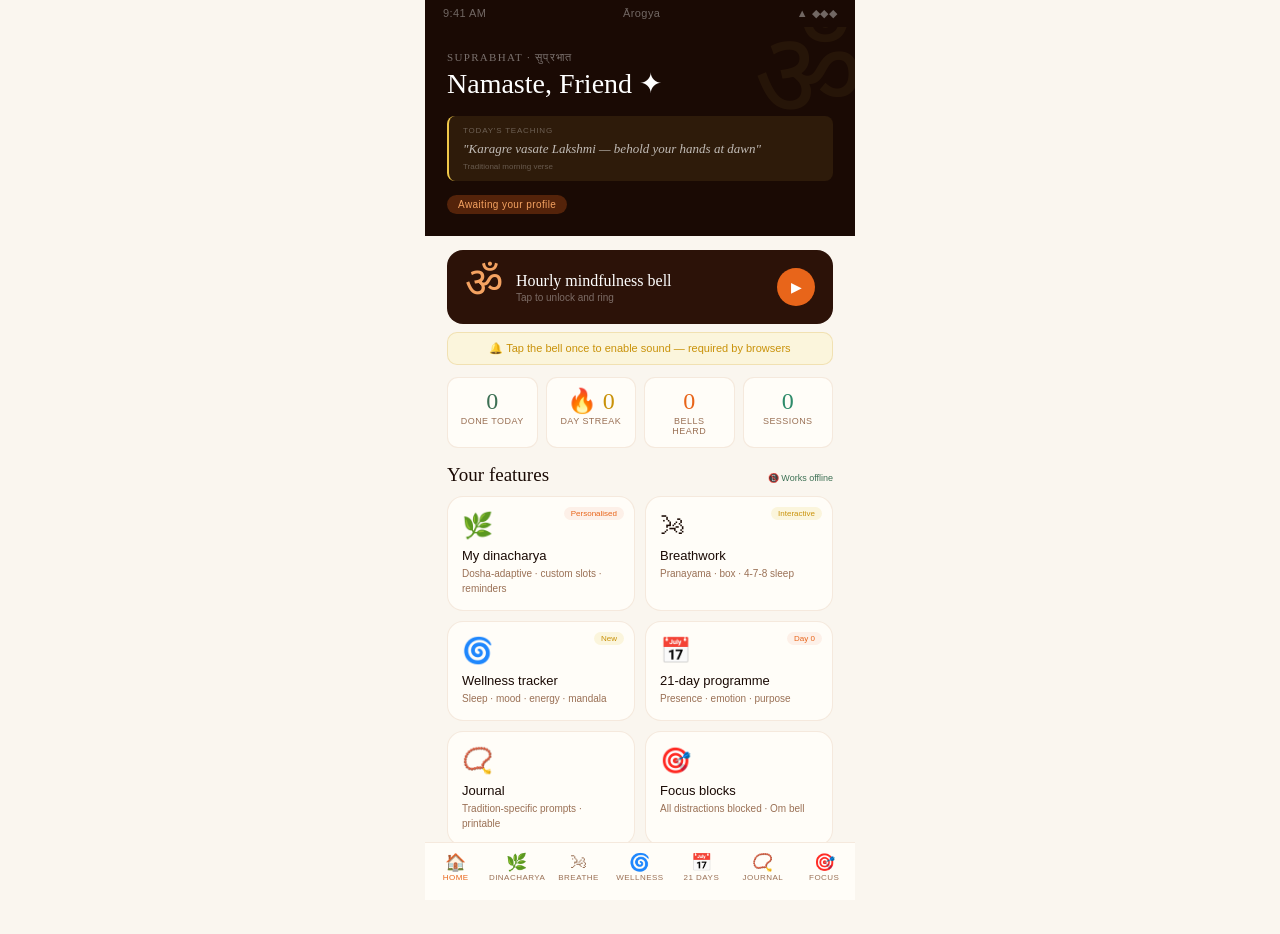
==== commit 6a383df6: "Add files via upload" ====
--- a/index.html
+++ b/index.html
@@ -1,3 +1,14 @@
+<!DOCTYPE html>
+<html lang="en">
+
+  <head>
+    <meta charset="UTF-8">
+    <title>Untitled</title>
+    <link rel="stylesheet" href="/style.css">
+  </head>
+
+  <body>
+    
 <!DOCTYPE html>
 <html lang="en">
 <head>
@@ -533,15 +544,10 @@
 
 </div><!-- .app -->
 <script src="script.js"></script>
-<script src="dina-schedule.js"></script>
-<script>
-/* ── Hook schedule module into existing init ── */
-document.addEventListener('DOMContentLoaded', function() {
-  /* Wait for main script init, then boot schedule module */
-  setTimeout(function() {
-    if (typeof initScheduleModule === 'function') initScheduleModule();
-  }, 200);
-});
-</script>
 </body>
 </html>
+
+    <script src="/script.js"></script>
+  </body>
+
+</html>
--- a/style.css
+++ b/style.css
@@ -0,0 +1,773 @@
+/* ═══════════════════════════════════════════════════════
+   ĀROGYA · style.css  — Production v3
+   To retheme: change values in :root only.
+   ═══════════════════════════════════════════════════════ */
+:root {
+  --sf:#E8651A; --sfl:#F4A261; --sfp:#FDF0E8;
+  --gd:#C9920A; --gdl:#F0C84A; --gdp:#FBF5DC;
+  --cream:#FAF6EF; --warm:#FFFDF8;
+  --deep:#1A0A04; --deep2:#2C1208;
+  --sage:#3D7054; --sgp:#EAF3EC;
+  --sky:#5B8DB8;  --skyp:#E8F3FA;
+  --jade:#2E8B6A; --jadep:#E2F4EE;
+  --lotus:#9B4F6E; --ltp:#F8EDF3;
+  --vata-c:#5B8DB8; --pitta-c:#E8651A; --kapha-c:#3D7054;
+  --td:#1A0A04; --tm:#5C3318; --mu:#9A7055;
+  --bd:rgba(180,100,40,0.13); --bd2:rgba(180,100,40,0.24);
+  --fs:'Noto Sans',sans-serif;
+  --fr:'Cormorant Garamond',Georgia,serif;
+  --fd:'Noto Sans Devanagari',sans-serif;
+}
+*,*::before,*::after{margin:0;padding:0;box-sizing:border-box;-webkit-tap-highlight-color:transparent}
+html{font-size:16px;scroll-behavior:smooth}
+body{font-family:var(--fs);background:var(--cream);color:var(--td);min-height:100vh;-webkit-font-smoothing:antialiased}
+button,textarea,input{font-family:var(--fs);cursor:pointer}
+textarea{cursor:text}
+
+/* ── APP SHELL ── */
+.app{max-width:430px;margin:0 auto;min-height:100vh;background:var(--cream)}
+.status-bar{background:var(--deep);color:rgba(255,255,255,.38);font-size:11px;padding:7px 18px;display:flex;justify-content:space-between;letter-spacing:.04em;position:sticky;top:0;z-index:300}
+
+/* ── NAV ── */
+.bottom-nav{position:fixed;bottom:0;left:50%;transform:translateX(-50%);width:430px;background:var(--warm);border-top:1px solid var(--bd);display:flex;z-index:400;padding:5px 0 12px}
+.nav-btn{flex:1;display:flex;flex-direction:column;align-items:center;gap:2px;padding:6px 2px;background:none;border:none;color:var(--mu);font-size:8px;letter-spacing:.06em;text-transform:uppercase;transition:color .2s}
+.nav-btn.active{color:var(--sf)}
+.nav-icon{font-size:17px;line-height:1}
+
+/* ── SCREENS ── */
+.screen{display:none;padding-bottom:88px;animation:fadeUp .3s ease}
+.screen.active{display:block}
+@keyframes fadeUp{from{opacity:0;transform:translateY(7px)}to{opacity:1;transform:translateY(0)}}
+
+/* ── HERO ── */
+.home-hero,.screen-hero{background:var(--deep);padding:24px 22px 22px;position:relative;overflow:hidden}
+.home-hero::before,.screen-hero::before{content:'ॐ';position:absolute;right:-8px;top:-18px;font-family:var(--fd);font-size:120px;opacity:.055;color:var(--gdl);pointer-events:none}
+.eyebrow{font-size:9px;letter-spacing:.14em;text-transform:uppercase;color:rgba(255,255,255,.35);margin-bottom:3px}
+.screen-title{font-family:var(--fr);font-size:26px;font-weight:400;color:#fff;margin-bottom:2px}
+.screen-sub{font-size:11px;color:rgba(255,255,255,.4)}
+.greeting{font-family:var(--fr);font-size:11px;font-weight:300;color:rgba(255,255,255,.42);letter-spacing:.12em;text-transform:uppercase;margin-bottom:3px}
+.hero-name{font-family:var(--fr);font-size:28px;font-weight:400;color:#fff;margin-bottom:16px}
+
+/* ── HOME ── */
+.dual-verse{margin-bottom:14px}
+.dv-card{border-radius:8px;padding:10px 14px}
+.dv-hindu{background:rgba(240,200,74,.09);border-left:2px solid var(--gdl)}
+.dv-thay{background:rgba(46,139,106,.12);border-left:2px solid #6EC9A8}
+.dv-buddhist{background:rgba(91,141,184,.14);border-left:2px solid #8BC4E8}
+.dv-universal{background:rgba(212,160,23,.09);border-left:2px solid var(--gdl)}
+.dv-label{font-size:8px;letter-spacing:.1em;text-transform:uppercase;color:rgba(255,255,255,.3);margin-bottom:4px}
+.dv-text{font-family:var(--fr);font-size:13px;font-style:italic;color:rgba(255,255,255,.7);line-height:1.55}
+.dv-source{font-size:8px;color:rgba(255,255,255,.28);margin-top:3px}
+.dosha-pills{display:flex;gap:7px;flex-wrap:wrap}
+.dpill{padding:4px 11px;border-radius:14px;font-size:10px;font-weight:500;letter-spacing:.04em}
+.dp-v{background:rgba(91,141,184,.22);color:#8BC4E8}
+.dp-p{background:rgba(232,101,26,.28);color:#F4A261}
+.dp-k{background:rgba(61,112,84,.22);color:#7DC49A}
+.om-bell-card{margin:14px 22px 0;background:var(--deep2);border-radius:16px;padding:16px 18px;display:flex;align-items:center;gap:13px;cursor:pointer}
+.om-big{font-family:var(--fd);font-size:42px;color:var(--sfl);line-height:1;flex-shrink:0}
+.om-text{flex:1}
+.om-title{font-family:var(--fr);font-size:16px;color:#fff;font-weight:400;margin-bottom:2px}
+.om-sub{font-size:10px;color:rgba(255,255,255,.38)}
+.om-play-btn{width:38px;height:38px;border-radius:50%;background:var(--sf);display:flex;align-items:center;justify-content:center;color:#fff;font-size:14px;flex-shrink:0;border:none;transition:transform .15s}
+.om-play-btn:active{transform:scale(.92)}
+.sound-unlock-notice{margin:8px 22px 0;padding:9px 14px;border-radius:10px;font-size:11px;color:var(--gd);background:var(--gdp);border:1px solid rgba(201,146,10,.2);text-align:center}
+.sound-unlock-notice.hidden{display:none}
+.quick-stats{display:flex;gap:8px;padding:12px 22px 0}
+.qs-card{flex:1;background:var(--warm);border:1px solid var(--bd);border-radius:11px;padding:11px;text-align:center}
+.qs-num{font-family:var(--fr);font-size:24px;font-weight:400;line-height:1;margin-bottom:3px}
+.qs-label{font-size:9px;color:var(--mu);letter-spacing:.05em;text-transform:uppercase}
+.section-row{padding:16px 22px 10px;display:flex;align-items:baseline;justify-content:space-between}
+.section-title{font-family:var(--fr);font-size:19px;font-weight:500;color:var(--td)}
+.section-note{font-size:9px;color:var(--sage)}
+.section-action{font-size:11px;color:var(--sf);cursor:pointer}
+.feature-grid{display:grid;grid-template-columns:1fr 1fr;gap:10px;padding:0 22px}
+.feat-card{background:var(--warm);border:1px solid var(--bd);border-radius:16px;padding:14px;cursor:pointer;transition:all .2s;position:relative;overflow:hidden}
+.feat-card:hover{border-color:var(--bd2);transform:translateY(-2px)}
+.feat-badge{position:absolute;top:10px;right:10px;font-size:8px;padding:2px 7px;border-radius:7px;font-weight:500}
+.badge-active{background:var(--sfp);color:var(--sf)}
+.badge-new{background:var(--gdp);color:var(--gd)}
+.feat-icon{font-size:25px;margin-bottom:8px;display:block}
+.feat-name{font-size:13px;font-weight:500;color:var(--td);margin-bottom:3px}
+.feat-sub{font-size:10px;color:var(--mu);line-height:1.5}
+
+/* ── ONBOARDING ── */
+.onboard-overlay{display:none;position:fixed;inset:0;background:var(--cream);z-index:600;overflow-y:auto;max-width:430px;left:50%;transform:translateX(-50%)}
+.onboard-overlay.visible{display:block}
+.ob-hero{background:var(--deep);padding:40px 28px 28px;text-align:center;position:relative;overflow:hidden}
+.ob-hero::before{content:'ॐ';position:absolute;left:50%;top:-20px;transform:translateX(-50%);font-family:var(--fd);font-size:160px;opacity:.05;color:var(--gdl);pointer-events:none}
+.ob-om{font-family:var(--fd);font-size:56px;color:var(--sfl);margin-bottom:10px;display:block;position:relative}
+.ob-title{font-family:var(--fr);font-size:30px;font-weight:400;color:#fff;margin-bottom:6px;position:relative}
+.ob-sub{font-size:12px;color:rgba(255,255,255,.45);line-height:1.6;max-width:280px;margin:0 auto;position:relative}
+.ob-progress{display:flex;gap:6px;padding:18px 28px 0;justify-content:center}
+.ob-dot{width:8px;height:8px;border-radius:50%;background:rgba(180,100,40,.2);transition:background .3s}
+.ob-dot.active{background:var(--sf)}.ob-dot.done{background:var(--sage)}
+.ob-step{display:none;padding:22px 28px}
+.ob-step.active{display:block}
+.ob-q{font-family:var(--fr);font-size:20px;font-weight:400;color:var(--td);margin-bottom:6px;line-height:1.4}
+.ob-hint{font-size:11px;color:var(--mu);margin-bottom:14px;font-style:italic;line-height:1.5}
+.ob-input{width:100%;background:var(--warm);border:1px solid var(--bd2);border-radius:12px;padding:14px 16px;font-size:16px;color:var(--td);font-family:var(--fr);outline:none;transition:border-color .2s}
+.ob-input:focus{border-color:var(--sf)}
+.ob-options{display:flex;flex-direction:column;gap:9px}
+.ob-opt{display:flex;align-items:flex-start;gap:12px;padding:12px 14px;background:var(--warm);border:1.5px solid var(--bd);border-radius:12px;cursor:pointer;transition:all .2s;position:relative}
+.ob-opt:hover{border-color:var(--bd2)}
+.ob-opt.selected{border-color:var(--sf);background:var(--sfp)}
+.ob-opt-icon{font-size:20px;flex-shrink:0;margin-top:2px}
+.ob-opt-title{font-size:13px;color:var(--td);font-weight:500;margin-bottom:2px}
+.ob-opt-sub{font-size:11px;color:var(--mu);line-height:1.45}
+.ob-opt.selected .ob-opt-title{color:var(--sf)}
+.ob-check{position:absolute;top:10px;right:12px;width:20px;height:20px;border-radius:50%;background:var(--sf);color:#fff;font-size:11px;font-weight:600;display:flex;align-items:center;justify-content:center;opacity:0;transform:scale(.6);transition:all .18s}
+.ob-opt.selected .ob-check{opacity:1;transform:scale(1)}
+.ob-selection-count{margin-top:8px;text-align:center;font-size:11px;color:var(--mu);font-style:italic;transition:color .2s}
+.ob-selection-count.has-selection{color:var(--sage);font-style:normal}
+.dosha-multi-grid{display:grid;grid-template-columns:1fr 1fr 1fr;gap:10px;margin-bottom:12px}
+.dosha-card{border:1.5px solid var(--bd);border-radius:14px;padding:14px 10px;text-align:center;cursor:pointer;transition:all .22s;position:relative;background:var(--warm)}
+.dosha-card:hover{border-color:var(--bd2);transform:translateY(-2px)}
+.dosha-card.selected{border-color:var(--sf);background:var(--sfp)}
+.dosha-icon{font-size:26px;display:block;margin-bottom:7px}
+.dosha-name{font-size:14px;font-weight:500;color:var(--td);margin-bottom:3px}
+.dosha-qualities{font-size:9px;color:var(--mu);letter-spacing:.06em;text-transform:uppercase;margin-bottom:5px}
+.dosha-traits{font-size:9px;color:var(--mu);line-height:1.5}
+.dosha-card.selected .dosha-name{color:var(--sf)}
+.dosha-check{position:absolute;top:8px;right:8px;width:18px;height:18px;border-radius:50%;background:var(--sf);color:#fff;font-size:10px;display:flex;align-items:center;justify-content:center;opacity:0;transform:scale(.5);transition:all .18s}
+.dosha-card.selected .dosha-check{opacity:1;transform:scale(1)}
+.dosha-combo-display{text-align:center;padding:10px 14px;background:var(--deep2);border-radius:10px;font-family:var(--fr);font-size:15px;color:var(--sfl);margin-bottom:10px;min-height:42px;display:flex;align-items:center;justify-content:center}
+.tradition-grid{display:grid;grid-template-columns:1fr 1fr;gap:10px}
+.ob-grid-card{padding:14px 12px;background:var(--warm);border:1.5px solid var(--bd);border-radius:12px;text-align:center;cursor:pointer;transition:all .2s}
+.ob-grid-card:hover{border-color:var(--bd2)}
+.ob-grid-card.selected{border-color:var(--sf);background:var(--sfp)}
+.ob-grid-icon{font-size:26px;margin-bottom:6px;display:block}
+.ob-grid-name{font-size:12px;font-weight:500;color:var(--td);margin-bottom:3px}
+.ob-grid-sub{font-size:10px;color:var(--mu);line-height:1.45}
+.ob-grid-card.selected .ob-grid-name{color:var(--sf)}
+.ob-next-btn{width:100%;padding:15px;border-radius:40px;border:none;background:linear-gradient(135deg,var(--gd),var(--sf));color:#fff;font-size:14px;font-weight:500;cursor:pointer;margin-top:18px;letter-spacing:.04em;transition:opacity .2s}
+.ob-next-btn:hover{opacity:.9}
+.ob-back{display:block;text-align:center;font-size:12px;color:var(--mu);margin-top:10px;cursor:pointer}
+.dr-badge{display:inline-flex;align-items:center;gap:8px;padding:8px 16px;border-radius:20px;font-size:12px;font-weight:500;margin-bottom:14px}
+.dr-v{background:rgba(91,141,184,.15);color:var(--vata-c);border:1px solid rgba(91,141,184,.3)}
+.dr-p{background:var(--sfp);color:var(--pitta-c);border:1px solid rgba(232,101,26,.3)}
+.dr-k{background:var(--sgp);color:var(--kapha-c);border:1px solid rgba(61,112,84,.3)}
+.dr-vp{background:var(--gdp);color:var(--gd);border:1px solid rgba(201,146,10,.3)}
+.dr-pk{background:var(--sgp);color:var(--jade);border:1px solid rgba(46,139,106,.3)}
+.dr-vk{background:var(--skyp);color:var(--sky);border:1px solid rgba(91,141,184,.3)}
+.dr-vpk{background:rgba(155,79,110,.1);color:var(--lotus);border:1px solid rgba(155,79,110,.3)}
+.dr-title{font-family:var(--fr);font-size:24px;color:var(--td);margin-bottom:8px}
+.dr-desc{font-size:12px;color:var(--tm);line-height:1.7;margin-bottom:18px}
+.dr-bars{display:flex;gap:12px;margin-bottom:18px}
+.dr-bar{flex:1}.dr-bar-label{font-size:9px;letter-spacing:.1em;text-transform:uppercase;color:var(--mu);margin-bottom:5px}
+.dr-bar-track{height:6px;background:var(--bd);border-radius:3px;overflow:hidden}
+.dr-bar-fill{height:100%;border-radius:3px;transition:width 1s ease}
+.dr-highlights{background:var(--sfp);border:1px solid rgba(232,101,26,.15);border-radius:12px;padding:14px 16px;margin-bottom:16px}
+.dr-h-title{font-size:11px;letter-spacing:.08em;text-transform:uppercase;color:var(--sf);margin-bottom:8px}
+.dr-h-item{font-size:12px;color:var(--tm);line-height:1.6;padding:2px 0;display:flex;align-items:flex-start;gap:7px}
+.dr-h-dot{width:5px;height:5px;border-radius:50%;background:var(--sf);margin-top:6px;flex-shrink:0}
+
+/* ═══════════════════════════════════════════════════════
+   DINACHARYA — TAB BAR
+   ═══════════════════════════════════════════════════════ */
+.dina-tab-bar{display:flex;gap:0;margin:12px 22px 0;border-radius:12px;overflow:hidden;border:1px solid var(--bd2);background:var(--warm)}
+.dina-tab{flex:1;padding:11px 10px;border:none;background:transparent;color:var(--mu);font-size:12px;font-weight:500;cursor:pointer;display:flex;align-items:center;justify-content:center;gap:5px;transition:all .2s;border-right:1px solid var(--bd)}
+.dina-tab:last-child{border-right:none}
+.dina-tab.active{background:var(--sfp);color:var(--sf)}
+.dina-tab-count{background:var(--sf);color:#fff;font-size:9px;font-weight:600;padding:1px 6px;border-radius:10px;min-width:18px;text-align:center}
+
+/* ── SMART DEFAULTS STRIP ── */
+.smart-defaults-strip{margin:12px 22px 0;background:var(--deep2);border-radius:14px;padding:13px 16px}
+.sd-title{font-size:10px;letter-spacing:.1em;text-transform:uppercase;color:rgba(255,255,255,.4);margin-bottom:10px}
+.sd-row{display:flex;align-items:center;gap:0;overflow-x:auto;scrollbar-width:none}
+.sd-row::-webkit-scrollbar{display:none}
+.sd-item{flex-shrink:0;display:flex;align-items:center;gap:8px;padding:7px 12px 7px 0}
+.sd-item+.sd-item{border-left:1px solid rgba(255,255,255,.1);padding-left:12px}
+.sd-icon{font-size:16px;flex-shrink:0}
+.sd-info{flex:1}
+.sd-label{font-size:10px;color:rgba(255,255,255,.5);margin-bottom:2px}
+.sd-time{font-family:var(--fr);font-size:16px;color:#fff;font-weight:400;line-height:1}
+.sd-edit{font-size:10px;color:var(--sfl);cursor:pointer;background:none;border:none;padding:0;margin-left:6px;text-decoration:underline;flex-shrink:0}
+
+/* ── MOOD BAR ── */
+.mood-bar{padding:10px 22px;background:var(--warm);border-bottom:1px solid var(--bd);display:flex;align-items:center;gap:10px}
+.mood-bar-label{font-size:9px;color:var(--mu);letter-spacing:.08em;text-transform:uppercase;white-space:nowrap}
+.mood-chips{display:flex;gap:6px;overflow-x:auto;scrollbar-width:none;flex:1}
+.mood-chips::-webkit-scrollbar{display:none}
+.mchip{padding:5px 11px;border-radius:14px;border:1px solid var(--bd2);background:var(--cream);color:var(--mu);font-size:10px;cursor:pointer;white-space:nowrap;transition:all .2s;flex-shrink:0}
+.mchip.active{background:var(--sfp);border-color:var(--sf);color:var(--sf)}
+.mood-notice{margin:8px 22px 0;padding:9px 14px;border-radius:9px;font-size:11px;color:var(--jade);background:var(--jadep);border:1px solid rgba(46,139,106,.2);display:none}
+.mood-notice.visible{display:block}
+
+/* ── PRINT ROW ── */
+.print-row{padding:12px 22px;display:flex;gap:9px;align-items:center}
+.print-btn{display:flex;align-items:center;gap:6px;padding:8px 14px;background:var(--warm);border:1px solid var(--bd2);border-radius:17px;font-size:11px;color:var(--tm);cursor:pointer;transition:all .2s}
+.print-btn:hover{background:var(--sfp);border-color:rgba(232,101,26,.3);color:var(--sf)}
+.offline-note{font-size:9px;color:var(--sage);margin-left:auto}
+.print-header{display:none}
+
+/* ── TIMELINE (Suggested panel) ── */
+.timeline{padding:0 22px}
+.tl-row{display:flex;margin-bottom:4px}
+.tl-left{display:flex;flex-direction:column;align-items:center;width:50px;flex-shrink:0;padding-top:2px}
+.tl-time{font-size:9px;color:var(--mu);font-weight:500;letter-spacing:.04em;margin-bottom:5px;text-align:center}
+.tl-dot{width:10px;height:10px;border-radius:50%;flex-shrink:0}
+.dot-done{background:var(--sage)}.dot-now{background:var(--sf);box-shadow:0 0 0 4px rgba(232,101,26,.16)}
+.dot-soon{background:transparent;border:1.5px solid var(--sfl)}.dot-later{background:transparent;border:1.5px solid var(--bd2)}
+.tl-line{width:1px;background:var(--bd);flex:1;min-height:14px;margin-top:3px}
+.tl-card{flex:1;margin:0 0 10px 11px;border-radius:14px;overflow:hidden;border:1px solid var(--bd);background:var(--warm)}
+.tl-card.card-done{opacity:.62}.tl-card.card-now{border-color:rgba(232,101,26,.28)}
+.tl-strip{height:3px}
+.strip-done{background:var(--sage)}.strip-now{background:linear-gradient(90deg,var(--gd),var(--sf))}
+.strip-soon{background:rgba(180,100,40,.18)}.strip-later{background:rgba(180,100,40,.09)}
+.tl-head{padding:12px 14px 9px;display:flex;align-items:flex-start;justify-content:space-between;gap:8px}
+.tl-title{font-size:13px;font-weight:500;color:var(--td);margin-bottom:2px}
+.tl-sub{font-size:10px;color:var(--mu)}
+.badge{font-size:9px;padding:3px 8px;border-radius:9px;font-weight:500;flex-shrink:0}
+.badge-done{background:var(--sgp);color:var(--sage)}.badge-now{background:var(--sfp);color:var(--sf)}.badge-soon{background:var(--gdp);color:var(--gd)}
+.shloka-mini{margin:0 12px 10px;border-radius:9px;padding:10px 12px;position:relative}
+.sm-gold{background:rgba(240,200,74,.09);border:1px solid rgba(240,200,74,.2)}
+.sm-jade{background:var(--jadep);border:1px solid rgba(46,139,106,.2)}
+.sm-saffron{background:var(--sfp);border:1px solid rgba(232,101,26,.18)}
+.sm-dark{background:rgba(26,10,4,.04);border:1px solid rgba(26,10,4,.1)}
+.sm-sky{background:var(--skyp);border:1px solid rgba(91,141,184,.18)}
+.sm-lotus{background:var(--ltp);border:1px solid rgba(155,79,110,.2)}
+.shloka-src-tag{position:absolute;top:8px;right:9px;font-size:8px;padding:2px 7px;border-radius:6px;font-weight:500}
+.src-both{background:var(--gdp);color:var(--gd)}.src-thay{background:var(--jadep);color:var(--jade)}
+.src-hindu{background:var(--sfp);color:var(--sf)}.src-buddhist{background:var(--skyp);color:var(--sky)}
+.shloka-tag{font-size:8px;letter-spacing:.1em;text-transform:uppercase;color:var(--mu);margin-bottom:6px;font-weight:500}
+.shloka-deva{font-family:var(--fd);font-size:12px;color:var(--td);line-height:1.9;margin-bottom:4px}
+.shloka-verse{font-family:var(--fr);font-size:13px;font-style:italic;color:var(--td);line-height:1.65;margin-bottom:4px}
+.shloka-meaning{font-size:10px;color:var(--mu);line-height:1.6;font-style:italic}
+.sub-pills{display:flex;gap:6px;padding:0 12px 10px;flex-wrap:wrap}
+.sp{padding:4px 9px;border-radius:9px;font-size:10px;cursor:pointer}
+.sp-sf{background:var(--sfp);color:var(--sf);border:1px solid rgba(232,101,26,.15)}
+.sp-sg{background:var(--sgp);color:var(--sage);border:1px solid rgba(61,112,84,.15)}
+.sp-gd{background:var(--gdp);color:var(--gd);border:1px solid rgba(212,160,23,.18)}
+.sp-jade{background:var(--jadep);color:var(--jade);border:1px solid rgba(46,139,106,.2)}
+.sp-sky{background:var(--skyp);color:var(--sky);border:1px solid rgba(91,141,184,.18)}
+.timeline-loading{padding:20px 22px;font-size:13px;color:var(--mu);font-style:italic;font-family:var(--fr)}
+
+/* ═══════════════════════════════════════════════════════
+   SCHEDULE PANEL — My Schedule
+   ═══════════════════════════════════════════════════════ */
+
+/* ── Day summary strip ── */
+.sched-summary{display:flex;gap:8px;padding:12px 22px 0;overflow-x:auto;scrollbar-width:none}
+.sched-summary::-webkit-scrollbar{display:none}
+.sched-stat{flex-shrink:0;background:var(--warm);border:1px solid var(--bd);border-radius:11px;padding:9px 13px;text-align:center}
+.sched-stat-num{font-family:var(--fr);font-size:22px;color:var(--sf);line-height:1;margin-bottom:2px}
+.sched-stat-label{font-size:9px;color:var(--mu);letter-spacing:.05em;text-transform:uppercase}
+
+/* ── 24h visual bar ── */
+.day-visual-wrap{padding:14px 22px 0}
+.day-visual{height:28px;background:rgba(180,100,40,.08);border-radius:8px;position:relative;overflow:hidden;border:1px solid var(--bd)}
+.day-visual-labels{display:flex;justify-content:space-between;padding:3px 0 0;font-size:8px;color:var(--mu);letter-spacing:.04em}
+/* Activity blocks inside the visual bar */
+.dv-block{position:absolute;top:0;height:100%;border-radius:6px;cursor:pointer;transition:opacity .15s;display:flex;align-items:center;justify-content:center;overflow:hidden}
+.dv-block:hover{opacity:.8}
+.dv-block-label{font-size:8px;font-weight:500;white-space:nowrap;overflow:hidden;text-overflow:ellipsis;padding:0 3px;color:#fff}
+
+/* ── Schedule list ── */
+.sched-list{padding:10px 22px;display:flex;flex-direction:column;gap:8px;padding-bottom:80px}
+.sched-empty{text-align:center;padding:40px 22px;color:var(--mu);font-family:var(--fr);font-size:15px;font-style:italic;line-height:1.7}
+.sched-empty-icon{font-size:36px;margin-bottom:12px;display:block;opacity:.5}
+
+/* ── Schedule card ── */
+.sched-card{background:var(--warm);border:1px solid var(--bd);border-radius:14px;overflow:hidden;position:relative;cursor:pointer;transition:all .2s}
+.sched-card:hover{border-color:var(--bd2);transform:translateY(-1px)}
+.sched-card.card-active{border-color:var(--sf)}
+.sched-card.card-done-c{opacity:.62}
+.sched-card-stripe{width:4px;position:absolute;left:0;top:0;bottom:0;border-radius:14px 0 0 14px}
+.sched-card-body{padding:11px 14px 11px 18px;display:flex;align-items:flex-start;gap:11px}
+.sched-icon-wrap{width:36px;height:36px;border-radius:10px;display:flex;align-items:center;justify-content:center;font-size:18px;flex-shrink:0;margin-top:1px}
+.sched-info{flex:1;min-width:0}
+.sched-name{font-size:13px;font-weight:500;color:var(--td);margin-bottom:2px}
+.sched-time-row{display:flex;align-items:center;gap:8px;flex-wrap:wrap}
+.sched-time{font-family:var(--fr);font-size:15px;color:var(--sf);font-weight:400}
+.sched-duration{font-size:10px;color:var(--mu)}
+.sched-reminder-badge{font-size:9px;padding:2px 7px;border-radius:8px;background:var(--gdp);color:var(--gd);font-weight:500}
+.sched-notes{font-size:11px;color:var(--mu);margin-top:5px;font-style:italic;overflow:hidden;text-overflow:ellipsis;white-space:nowrap;max-width:240px}
+.sched-status{display:flex;flex-direction:column;align-items:flex-end;gap:6px;flex-shrink:0}
+.sched-status-badge{font-size:9px;padding:3px 8px;border-radius:9px;font-weight:500}
+.sched-edit-btn{font-size:11px;color:var(--mu);background:none;border:none;padding:2px 0;cursor:pointer;text-decoration:underline}
+.sched-teaching{margin:0 14px 11px 18px;padding:8px 12px;border-radius:9px;font-size:11px;font-style:italic;line-height:1.55}
+
+/* ── FAB ── */
+.fab-wrap{position:fixed;bottom:80px;left:50%;transform:translateX(-50%);z-index:200;pointer-events:none}
+.fab-btn{pointer-events:all;display:flex;align-items:center;gap:8px;padding:13px 22px;border-radius:30px;border:none;background:linear-gradient(135deg,var(--gd),var(--sf));color:#fff;font-size:13px;font-weight:500;cursor:pointer;box-shadow:0 4px 20px rgba(232,101,26,.35);transition:all .2s}
+.fab-btn:hover{transform:scale(1.04);box-shadow:0 6px 28px rgba(232,101,26,.45)}
+.fab-icon{font-size:18px;line-height:1}
+
+/* ═══════════════════════════════════════════════════════
+   ACTIVITY EDITOR MODAL (bottom sheet)
+   ═══════════════════════════════════════════════════════ */
+.modal-backdrop{display:none;position:fixed;inset:0;background:rgba(0,0,0,0);z-index:700;align-items:flex-end;transition:background .3s}
+.modal-backdrop.open{display:flex;background:rgba(0,0,0,.45)}
+.modal-sheet{background:var(--warm);border-radius:22px 22px 0 0;width:100%;max-width:430px;margin:0 auto;max-height:92vh;overflow-y:auto;padding:0 0 32px;animation:sheetUp .3s cubic-bezier(.32,.72,0,1)}
+@keyframes sheetUp{from{transform:translateY(100%)}to{transform:translateY(0)}}
+.modal-handle{width:40px;height:4px;background:var(--bd2);border-radius:2px;margin:12px auto 0}
+.modal-header{display:flex;align-items:center;justify-content:space-between;padding:16px 22px 8px}
+.modal-title{font-family:var(--fr);font-size:20px;color:var(--td);font-weight:400}
+.modal-close{background:none;border:none;font-size:18px;color:var(--mu);cursor:pointer;padding:4px 8px;border-radius:8px;transition:background .2s}
+.modal-close:hover{background:var(--bd)}
+.modal-section-label{font-size:9px;letter-spacing:.12em;text-transform:uppercase;color:var(--mu);padding:10px 22px 7px;font-weight:500}
+
+/* Activity type grid inside modal */
+.act-type-grid{display:grid;grid-template-columns:repeat(4,1fr);gap:8px;padding:0 22px}
+.act-type-card{padding:10px 6px;border-radius:12px;border:1.5px solid var(--bd);background:var(--cream);text-align:center;cursor:pointer;transition:all .2s}
+.act-type-card:hover{border-color:var(--bd2)}
+.act-type-card.selected{border-color:var(--sf);background:var(--sfp)}
+.act-type-icon{font-size:22px;display:block;margin-bottom:5px}
+.act-type-name{font-size:10px;color:var(--mu);line-height:1.3}
+.act-type-card.selected .act-type-name{color:var(--sf)}
+
+/* Time pickers */
+.time-row{display:flex;align-items:center;gap:10px;padding:0 22px}
+.time-picker-wrap{flex:1;display:flex;flex-direction:column;gap:5px}
+.time-label{font-size:10px;color:var(--mu);letter-spacing:.05em}
+.time-input{width:100%;padding:12px 14px;border:1.5px solid var(--bd2);border-radius:11px;background:var(--warm);font-size:16px;color:var(--td);outline:none;transition:border-color .2s}
+.time-input:focus{border-color:var(--sf)}
+.time-divider{font-size:18px;color:var(--mu);padding-top:18px;flex-shrink:0}
+
+/* Reminder row */
+.modal-reminder-row{display:flex;align-items:center;justify-content:space-between;padding:0 22px}
+.reminder-info{flex:1}
+.reminder-title{font-size:13px;color:var(--td);margin-bottom:2px}
+.reminder-sub{font-size:10px;color:var(--mu)}
+
+/* Modal textarea */
+.modal-textarea{width:calc(100% - 44px);margin:0 22px;background:var(--warm);border:1.5px solid var(--bd2);border-radius:11px;padding:12px 14px;font-size:14px;color:var(--td);font-family:var(--fr);font-style:italic;resize:none;outline:none;height:72px;transition:border-color .2s;display:block}
+.modal-textarea:focus{border-color:var(--sf)}
+.modal-textarea::placeholder{color:var(--mu)}
+
+/* Custom name input */
+.modal-input{width:calc(100% - 44px);margin:0 22px;background:var(--warm);border:1.5px solid var(--bd2);border-radius:11px;padding:13px 14px;font-size:14px;color:var(--td);outline:none;transition:border-color .2s;display:block}
+.modal-input:focus{border-color:var(--sf)}
+
+/* Teaching preview */
+.modal-preview{margin:0 22px;background:var(--jadep);border:1px solid rgba(46,139,106,.2);border-radius:11px;padding:12px 14px;font-size:12px;color:var(--jade);line-height:1.65;font-style:italic;min-height:64px}
+
+/* Action buttons */
+.modal-actions{display:flex;gap:10px;padding:16px 22px 0}
+.modal-save-btn{flex:1;padding:14px;border-radius:30px;border:none;background:linear-gradient(135deg,var(--gd),var(--sf));color:#fff;font-size:13px;font-weight:500;cursor:pointer;transition:opacity .2s}
+.modal-save-btn:hover{opacity:.9}
+.modal-delete-btn{padding:14px 18px;border-radius:30px;border:1px solid rgba(155,79,110,.3);background:var(--ltp);color:var(--lotus);font-size:13px;font-weight:500;cursor:pointer;transition:all .2s}
+.modal-delete-btn:hover{background:var(--lotus);color:#fff}
+
+/* Toggle */
+.toggle{width:40px;height:22px;background:var(--bd2);border-radius:11px;position:relative;cursor:pointer;transition:background .2s;flex-shrink:0}
+.toggle.on{background:var(--sage)}.toggle::after{content:'';position:absolute;width:16px;height:16px;background:#aaa;border-radius:50%;top:3px;left:3px;transition:all .2s}
+.toggle.on::after{left:21px;background:#fff}
+
+/* ═══════════════════════════════════════════════════════
+   REMINDER TOAST
+   ═══════════════════════════════════════════════════════ */
+.reminder-toast{position:fixed;bottom:-160px;left:50%;transform:translateX(-50%);width:calc(100% - 32px);max-width:400px;z-index:800;transition:bottom .4s cubic-bezier(.32,.72,0,1)}
+.reminder-toast.show{bottom:96px}
+.toast-inner{background:var(--deep);border-radius:16px;padding:14px 16px;display:flex;align-items:flex-start;gap:13px;box-shadow:0 8px 32px rgba(0,0,0,.35)}
+.toast-icon{font-size:28px;flex-shrink:0;margin-top:2px}
+.toast-body{flex:1;min-width:0}
+.toast-activity{font-size:14px;font-weight:500;color:#fff;margin-bottom:2px}
+.toast-time{font-family:var(--fr);font-size:13px;color:var(--sfl);margin-bottom:6px}
+.toast-teaching{font-family:var(--fr);font-size:12px;font-style:italic;color:rgba(255,255,255,.55);line-height:1.55;border-left:2px solid var(--sfl);padding-left:10px}
+.toast-dismiss{background:rgba(255,255,255,.1);border:none;color:rgba(255,255,255,.6);font-size:16px;cursor:pointer;padding:4px 8px;border-radius:8px;flex-shrink:0}
+
+/* ═══════════════════════════════════════════════════════
+   BREATHWORK
+   ═══════════════════════════════════════════════════════ */
+.breath-tabs{display:flex;gap:8px;padding:14px 22px 0;overflow-x:auto;scrollbar-width:none}
+.breath-tabs::-webkit-scrollbar{display:none}
+.btab{padding:8px 14px;border-radius:11px;border:1px solid var(--bd);background:var(--warm);text-align:center;cursor:pointer;transition:all .2s;white-space:nowrap;flex-shrink:0}
+.btab.active{background:var(--sfp);border-color:rgba(232,101,26,.3)}
+.btab-name{font-size:11px;font-weight:500;color:var(--mu)}.btab.active .btab-name{color:var(--sf)}
+.btab-time{font-size:9px;color:var(--mu);margin-top:2px}
+.breath-center{display:flex;flex-direction:column;align-items:center;padding:22px 22px 16px}
+.breath-ring-wrap{position:relative;width:200px;height:200px;margin-bottom:18px}
+.breath-svg{width:200px;height:200px}
+.br-bg{fill:none;stroke:rgba(180,100,40,.12);stroke-width:6}
+.br-prog{fill:none;stroke:var(--sf);stroke-width:6;stroke-linecap:round;stroke-dasharray:565;stroke-dashoffset:565;transition:stroke-dashoffset linear,stroke .5s}
+.br-center{position:absolute;inset:0;display:flex;flex-direction:column;align-items:center;justify-content:center}
+.br-count{font-family:var(--fr);font-size:56px;font-weight:300;color:var(--td);line-height:1}
+.br-action{font-size:11px;color:var(--mu);letter-spacing:.1em;text-transform:uppercase;margin-top:2px}
+.br-cycles{font-size:10px;color:var(--sf);margin-top:2px}
+.breath-pattern{display:flex;gap:8px;justify-content:center;margin-bottom:16px}
+.bp-step{padding:7px 12px;border-radius:9px;text-align:center;font-size:11px;font-weight:500;border:1px solid var(--bd)}
+.bp-in{background:var(--sfp);color:var(--sf);border-color:rgba(232,101,26,.25)}
+.bp-hold{background:var(--gdp);color:var(--gd);border-color:rgba(212,160,23,.25)}
+.bp-out{background:var(--skyp);color:var(--sky);border-color:rgba(91,141,184,.25)}
+.bp-num{font-family:var(--fr);font-size:20px;color:inherit;display:block}
+.breath-instruction{font-family:var(--fr);font-size:14px;font-style:italic;color:var(--mu);text-align:center;line-height:1.65;max-width:300px;margin-bottom:16px}
+.br-start-btn{padding:13px 32px;border-radius:30px;border:none;background:linear-gradient(135deg,var(--gd),var(--sf));color:#fff;font-size:13px;font-weight:500;cursor:pointer;transition:opacity .2s}
+.br-start-btn:hover{opacity:.9}
+.br-benefit{margin:0 22px 12px;padding:12px 14px;background:var(--jadep);border:1px solid rgba(46,139,106,.2);border-radius:11px;font-size:11px;color:var(--jade);line-height:1.65}
+.br-benefit-title{font-weight:500;margin-bottom:4px;font-size:12px}
+
+/* ═══════════════════════════════════════════════════════
+   TRACKER
+   ═══════════════════════════════════════════════════════ */
+.safety-banner{margin:14px 22px;padding:14px 16px;background:rgba(155,79,110,.08);border:1px solid rgba(155,79,110,.22);border-radius:12px;display:none}
+.safety-banner.visible{display:block}
+.safety-title{font-size:12px;font-weight:500;color:var(--lotus);margin-bottom:4px}
+.safety-text{font-size:11px;color:var(--tm);line-height:1.6;margin-bottom:10px}
+.safety-btn{padding:8px 16px;border-radius:18px;border:1px solid rgba(155,79,110,.3);background:var(--ltp);color:var(--lotus);font-size:11px;font-weight:500;cursor:pointer}
+.checkin-card{margin:14px 22px 0;background:var(--warm);border:1px solid var(--bd);border-radius:16px;overflow:hidden}
+.checkin-head{padding:12px 16px 10px;background:var(--sfp);border-bottom:1px solid rgba(232,101,26,.12)}
+.checkin-title{font-size:13px;font-weight:500;color:var(--sf);margin-bottom:2px}
+.checkin-sub{font-size:10px;color:var(--mu)}
+.checkin-sliders{padding:12px 16px}
+.ci-row{display:flex;align-items:center;gap:10px;margin-bottom:11px}
+.ci-row:last-child{margin-bottom:0}
+.ci-label{font-size:11px;color:var(--tm);width:70px;flex-shrink:0}
+.ci-slider{flex:1;accent-color:var(--sf)}
+.ci-val{font-size:11px;color:var(--sf);width:24px;text-align:right;font-weight:500}
+.checkin-submit{width:100%;padding:12px;border-radius:0 0 14px 14px;border:none;border-top:1px solid var(--bd);background:var(--sfp);color:var(--sf);font-size:12px;font-weight:500;cursor:pointer;transition:background .2s}
+.checkin-submit:hover{background:var(--sf);color:#fff}
+.mandala-card{margin:14px 22px;background:var(--warm);border:1px solid var(--bd);border-radius:16px;padding:16px}
+.mandala-title{font-family:var(--fr);font-size:18px;color:var(--td);margin-bottom:4px}
+.mandala-sub{font-size:10px;color:var(--mu);margin-bottom:14px}
+.radar-bars{display:flex;flex-direction:column;gap:9px}
+.rbar-row{display:flex;align-items:center;gap:9px}
+.rbar-label{font-size:11px;color:var(--mu);width:64px;flex-shrink:0}
+.rbar-track{flex:1;height:7px;background:var(--bd);border-radius:4px;overflow:hidden}
+.rbar-fill{height:100%;border-radius:4px;transition:width 1.2s ease}
+.rf-mind{background:var(--sky)}.rf-body{background:var(--sage)}.rf-energy{background:var(--sf)}.rf-sleep{background:var(--lotus)}.rf-digest{background:var(--gd)}
+.rbar-pct{font-size:11px;color:var(--mu);width:28px;text-align:right}
+
+/* ═══════════════════════════════════════════════════════
+   PROGRAMME
+   ═══════════════════════════════════════════════════════ */
+.week-tabs{display:flex;gap:9px;padding:14px 22px 0}
+.wtab{flex:1;padding:9px 8px;border-radius:11px;border:1px solid var(--bd);background:var(--warm);text-align:center;cursor:pointer;transition:all .2s}
+.wtab.active{background:var(--sfp);border-color:rgba(232,101,26,.3)}
+.wtab-num{font-family:var(--fr);font-size:16px;color:var(--mu);font-weight:400}
+.wtab.active .wtab-num{color:var(--sf)}
+.wtab-name{font-size:9px;color:var(--mu);letter-spacing:.06em;text-transform:uppercase;margin-top:2px}
+.wtab.active .wtab-name{color:var(--sf)}
+.week-panel{display:none;padding:14px 22px}
+.week-panel.visible{display:block}
+.week-intro{font-family:var(--fr);font-size:13px;font-style:italic;color:var(--mu);line-height:1.65;margin-bottom:14px}
+.day-card{background:var(--warm);border:1px solid var(--bd);border-radius:12px;padding:13px 14px;margin-bottom:9px;display:flex;align-items:flex-start;gap:12px;cursor:pointer;transition:all .2s}
+.day-card:hover{border-color:var(--bd2)}
+.card-done{opacity:.65;background:var(--sgp);border-color:rgba(61,112,84,.25)}
+.card-today{border-color:var(--sf);background:var(--sfp)}
+.day-num{font-family:var(--fr);font-size:22px;font-weight:400;color:var(--mu);flex-shrink:0;line-height:1;margin-top:2px}
+.card-today .day-num{color:var(--sf)}.card-done .day-num{color:var(--sage)}
+.day-info{flex:1}
+.day-theme{font-size:13px;font-weight:500;color:var(--td);margin-bottom:3px}
+.day-desc{font-size:11px;color:var(--mu);line-height:1.55}
+.day-duration{font-size:10px;color:var(--sf);margin-top:5px;font-weight:500}
+.day-status{font-size:9px;padding:3px 8px;border-radius:8px;flex-shrink:0;margin-top:2px}
+.status-done{background:var(--sgp);color:var(--sage)}.status-today{background:var(--sfp);color:var(--sf)}.status-locked{background:var(--bd);color:var(--mu)}
+
+/* ═══════════════════════════════════════════════════════
+   JOURNAL
+   ═══════════════════════════════════════════════════════ */
+.mood-section{padding:14px 22px}
+.mood-section-label{font-size:10px;letter-spacing:.1em;text-transform:uppercase;color:var(--mu);margin-bottom:10px}
+.mood-grid{display:grid;grid-template-columns:repeat(5,1fr);gap:7px;margin-bottom:12px}
+.mood-btn{background:var(--warm);border:1px solid var(--bd);border-radius:11px;padding:8px 5px;text-align:center;cursor:pointer;transition:all .2s;display:flex;flex-direction:column;align-items:center}
+.mood-btn:hover{border-color:var(--bd2)}.mood-btn.active{border-color:var(--sf);background:var(--sfp)}
+.mood-emoji{font-size:19px;display:block;margin-bottom:2px}.mood-label{font-size:9px;color:var(--mu)}
+.mood-btn.active .mood-label{color:var(--sf)}
+.journal-section{padding:0 22px}
+.prompt-card{background:var(--warm);border:1px solid var(--bd);border-radius:13px;overflow:hidden;margin-bottom:10px}
+.prompt-src{display:inline-block;font-size:8px;padding:2px 7px;border-radius:6px;margin:8px 14px 0;font-weight:500}
+.psrc-t{background:var(--jadep);color:var(--jade)}.psrc-h{background:var(--sfp);color:var(--sf)}.psrc-b{background:var(--skyp);color:var(--sky)}.psrc-u{background:var(--gdp);color:var(--gd)}
+.prompt-top{padding:10px 14px 0;display:flex;align-items:flex-start;gap:8px}
+.prompt-icon{font-size:18px;flex-shrink:0;margin-top:1px}
+.prompt-q{font-family:var(--fr);font-size:15px;color:var(--td);line-height:1.5;font-style:italic}
+.prompt-ctx{font-size:10px;color:var(--mu);padding:4px 14px 8px;font-style:italic;line-height:1.5}
+.prompt-textarea{width:100%;background:var(--sfp);border:none;border-top:1px solid var(--bd);padding:11px 14px;font-size:14px;color:var(--td);font-family:var(--fr);font-style:italic;resize:none;outline:none;height:84px}
+.prompt-textarea::placeholder{color:var(--mu)}
+.journal-print-row{padding:0 22px 12px;display:flex;gap:8px}
+.journal-print-row .print-btn{flex:1;justify-content:center}
+.entries-list{padding:0 22px;margin-bottom:14px;display:flex;flex-direction:column;gap:8px}
+.entry-card{background:var(--warm);border:1px solid var(--bd);border-radius:12px;padding:12px 14px;cursor:pointer}
+.entry-date{font-size:10px;color:var(--mu);letter-spacing:.05em;margin-bottom:5px;display:flex;align-items:center;gap:7px}
+.entry-dot{width:8px;height:8px;border-radius:50%;flex-shrink:0}
+.entry-preview{font-family:var(--fr);font-size:13px;font-style:italic;color:var(--tm);line-height:1.55;display:-webkit-box;-webkit-line-clamp:2;-webkit-box-orient:vertical;overflow:hidden}
+
+/* ═══════════════════════════════════════════════════════
+   FOCUS
+   ═══════════════════════════════════════════════════════ */
+.focus-intention-wrap{padding:12px 22px 0}
+.focus-intention-label{font-size:9px;letter-spacing:.1em;text-transform:uppercase;color:var(--mu);margin-bottom:6px}
+.focus-intention{width:100%;background:var(--warm);border:1px solid var(--bd);border-radius:12px;padding:12px 14px;font-size:15px;color:var(--td);font-family:var(--fr);font-style:italic;outline:none;resize:none;height:50px;transition:border-color .2s}
+.focus-intention:focus{border-color:var(--sf)}
+.focus-intention::placeholder{color:var(--mu)}
+.timer-wrap{display:flex;justify-content:center;padding:16px 22px 14px}
+.timer-ring-wrap{position:relative;width:188px;height:188px}
+.timer-svg{width:188px;height:188px;transform:rotate(-90deg)}
+.tr-bg{fill:none;stroke:rgba(180,100,40,.12);stroke-width:5}
+.tr-prog{fill:none;stroke-width:5;stroke-linecap:round;stroke-dasharray:540;stroke-dashoffset:0;transition:stroke-dashoffset 1s linear,stroke .5s;stroke:var(--sf)}
+.timer-center{position:absolute;inset:0;display:flex;flex-direction:column;align-items:center;justify-content:center}
+.timer-display{font-family:var(--fr);font-size:50px;font-weight:300;color:var(--td);letter-spacing:-2px;line-height:1}
+.timer-phase{font-size:9px;color:var(--mu);letter-spacing:.12em;text-transform:uppercase;margin-top:2px}
+.timer-session{font-size:9px;color:var(--sf);margin-top:2px}
+.dur-row{display:flex;gap:8px;justify-content:center;margin-bottom:14px;flex-wrap:wrap;padding:0 22px}
+.dur-chip{padding:7px 13px;border-radius:17px;border:1px solid var(--bd2);background:var(--warm);color:var(--mu);font-size:11px;cursor:pointer;transition:all .2s}
+.dur-chip.active{background:var(--sfp);border-color:var(--sf);color:var(--sf)}
+.timer-controls{display:flex;gap:11px;align-items:center;justify-content:center;margin-bottom:18px}
+.timer-play{width:56px;height:56px;border-radius:50%;background:var(--sf);border:none;cursor:pointer;display:flex;align-items:center;justify-content:center;font-size:20px;color:#fff;transition:transform .15s}
+.timer-play:active{transform:scale(.95)}.timer-play.paused{background:var(--gd)}
+.timer-aux{width:42px;height:42px;border-radius:50%;background:var(--warm);border:1px solid var(--bd2);cursor:pointer;display:flex;align-items:center;justify-content:center;font-size:14px;color:var(--mu);transition:all .2s}
+.timer-aux:hover{background:var(--sfp);color:var(--sf)}
+.focus-settings{padding:0 22px}
+.settings-label{font-size:9px;letter-spacing:.1em;text-transform:uppercase;color:var(--mu);margin-bottom:7px;margin-top:4px}
+.settings-card{background:var(--warm);border:1px solid var(--bd);border-radius:13px;overflow:hidden;margin-bottom:10px}
+.setting-row{display:flex;align-items:center;justify-content:space-between;padding:12px 16px;border-bottom:1px solid var(--bd)}
+.setting-row:last-child{border-bottom:none}
+.setting-left{display:flex;align-items:center;gap:12px}
+.setting-icon{font-size:16px;width:20px;text-align:center}
+.setting-title{font-size:13px;color:var(--td)}
+.setting-sub{font-size:10px;color:var(--mu);margin-top:1px}
+.sound-chips{display:flex;gap:8px;padding:11px 13px}
+.sound-chip{flex:1;padding:8px 5px;border-radius:9px;border:1px solid var(--bd);background:var(--cream);text-align:center;cursor:pointer;transition:all .2s}
+.sound-chip.active{border-color:rgba(232,101,26,.4);background:var(--sfp)}
+.sound-icon{font-size:16px;margin-bottom:3px;display:block}
+.sound-name{font-size:9px;color:var(--mu)}.sound-chip.active .sound-name{color:var(--sf)}
+
+/* ═══════════════════════════════════════════════════════
+   PRINT
+   ═══════════════════════════════════════════════════════ */
+@media print{
+  *{-webkit-print-color-adjust:exact!important;print-color-adjust:exact!important}
+  body{background:#fff;color:#1A0A04;font-size:11pt}
+  .bottom-nav,.status-bar,.om-bell-card,.quick-stats,.feature-grid,
+  .print-row,.journal-print-row,.mood-bar,.mood-notice,.breath-tabs,
+  .br-start-btn,.safety-banner,.week-tabs,.timer-wrap,.dur-row,
+  .timer-controls,.focus-settings,.onboard-overlay,.sub-pills,
+  .day-status,.section-action,.section-note,.sound-unlock-notice,
+  .dina-tab-bar,.fab-wrap,.sched-summary,.day-visual-wrap,.modal-backdrop,
+  .reminder-toast,.smart-defaults-strip{display:none!important}
+  .print-header{display:block!important;border-bottom:1px solid #E8C8A0;padding-bottom:10pt;margin-bottom:14pt}
+  .print-title{font-family:'Cormorant Garamond',serif;font-size:20pt;color:#1A0A04}
+  .print-sub{font-size:10pt;color:#9A7055;margin-top:3pt}
+  .screen{display:none!important}
+  .screen.print-target{display:block!important;padding:0!important}
+  .home-hero,.screen-hero{background:#FDF6EC!important;padding:14px 0 10pt!important}
+  .screen-title,.eyebrow,.screen-sub,.greeting,.hero-name{color:#1A0A04!important}
+  .tl-card,.day-card,.prompt-card,.sched-card{page-break-inside:avoid}
+  .tl-card.card-done{opacity:1!important}
+  .prompt-textarea{height:auto!important;min-height:80pt;border:none!important;border-bottom:1px solid #E8C8A0!important;background:transparent!important}
+  #dina-panel-schedule{display:none!important}
+  #dina-panel-suggested{display:block!important}
+  @page{margin:1.4cm;size:A4}
+}
+
+@media(max-width:460px){.app,.bottom-nav,.onboard-overlay{max-width:100%;width:100%}.bottom-nav,.onboard-overlay{left:0;transform:none}}
+
+
+/* ── SCHEDULE MODULE ADDITIONS ── */
+/* ═══════════════════════════════════════════════════════
+   ĀROGYA · dina-schedule-additions.css
+   Add these rules to the bottom of style.css
+   in CodePen (paste at the end of the CSS panel).
+   ═══════════════════════════════════════════════════════ */
+
+/* ── SMART DEFAULTS STRIP ───────────────────────────── */
+.smart-defaults-strip { margin:12px 22px 0; background:var(--deep2); border-radius:14px; padding:13px 16px; }
+.sd-row               { display:flex; align-items:baseline; justify-content:space-between; margin-bottom:10px; }
+.sd-label             { font-size:11px; font-weight:500; color:rgba(255,255,255,.55); letter-spacing:.05em; }
+.sd-sublabel          { font-size:10px; font-weight:400; color:rgba(255,255,255,.3); }
+.sd-chips             { display:flex; gap:8px; }
+
+.sd-chip {
+  flex:1; display:flex; align-items:center; gap:8px;
+  background:rgba(255,255,255,.07); border:1px solid rgba(255,255,255,.1);
+  border-radius:11px; padding:10px 11px; cursor:pointer;
+  transition:all .2s;
+}
+.sd-chip:hover        { background:rgba(255,255,255,.12); border-color:rgba(232,101,26,.35); }
+.sd-chip-icon         { font-size:18px; flex-shrink:0; }
+.sd-chip-body         { flex:1; min-width:0; }
+.sd-chip-label        { font-size:9px; color:rgba(255,255,255,.38); letter-spacing:.07em; text-transform:uppercase; margin-bottom:2px; }
+.sd-chip-time         { font-family:var(--font-r); font-size:15px; color:var(--gdl); font-weight:400; }
+.sd-chip-edit         { font-size:12px; color:rgba(255,255,255,.3); flex-shrink:0; }
+
+/* ── DAY VISUAL BAR ─────────────────────────────────── */
+.day-visual-wrap      { padding:14px 22px 0; }
+.day-visual           { height:30px; background:rgba(180,100,40,.08); border-radius:8px; position:relative; overflow:hidden; border:1px solid var(--bd); }
+.day-visual-labels    { display:flex; justify-content:space-between; padding:3px 0 0; font-size:8px; color:var(--mu); letter-spacing:.04em; }
+
+.day-block {
+  position:absolute; top:0; bottom:0;
+  border-radius:3px; min-width:3px;
+  transition:opacity .3s;
+}
+.day-block[data-now="true"] {
+  box-shadow:0 0 0 2px rgba(255,255,255,.4);
+  z-index:2;
+}
+.day-now-line {
+  position:absolute; top:0; bottom:0; width:2px;
+  background:rgba(255,255,255,.7);
+  z-index:3;
+}
+
+/* ── SCHEDULE CARD ADDITIONS ────────────────────────── */
+.sched-notes {
+  font-size:10px; color:var(--mu); font-style:italic;
+  margin-top:3px; line-height:1.5;
+}
+.sched-shloka         { margin-top:6px; padding-top:6px; border-top:1px solid var(--bd); }
+.sched-shloka-text    { font-family:var(--font-r); font-size:11px; font-style:italic; color:var(--mu); line-height:1.55; display:block; }
+
+.sched-done-btn {
+  width:28px; height:28px; border-radius:50%;
+  border:1.5px solid var(--bd2);
+  background:transparent; color:var(--mu);
+  font-size:13px; cursor:pointer; flex-shrink:0;
+  display:flex; align-items:center; justify-content:center;
+  transition:all .2s; margin-top:2px; align-self:flex-start;
+}
+.sched-done-btn.done  { background:var(--sage); border-color:var(--sage); color:#fff; }
+.sched-done-btn:hover { border-color:var(--sage); color:var(--sage); }
+
+/* ── ACTIVITY TYPE GRID (modal) ─────────────────────── */
+.act-type-grid { display:grid; grid-template-columns:repeat(4,1fr); gap:8px; padding:0 22px; }
+.act-type-card {
+  padding:10px 6px; border-radius:12px;
+  border:1.5px solid var(--bd); background:var(--cream);
+  text-align:center; cursor:pointer; transition:all .2s;
+  position:relative;
+}
+.act-type-card:hover  { border-color:var(--bd2); transform:translateY(-1px); }
+.act-type-card.selected { border-color:var(--sf); background:var(--sfp); }
+.act-type-icon        { font-size:22px; display:block; margin-bottom:4px; }
+.act-type-name        { font-size:9px; color:var(--mu); letter-spacing:.04em; line-height:1.3; }
+.act-type-card.selected .act-type-name { color:var(--sf); font-weight:500; }
+
+/* Dosha-relevance indicator dot */
+.act-relevance-dot {
+  position:absolute; top:5px; right:5px;
+  width:5px; height:5px; border-radius:50%;
+  background:var(--sage);
+}
+
+/* ── MODAL TIME ROW ─────────────────────────────────── */
+.time-row              { display:flex; align-items:center; gap:10px; padding:0 22px; }
+.time-picker-wrap      { flex:1; display:flex; flex-direction:column; gap:5px; }
+.time-label            { font-size:10px; color:var(--mu); letter-spacing:.05em; }
+.time-divider          { font-size:16px; color:var(--mu); padding-top:18px; }
+.time-input {
+  width:100%; padding:12px 14px;
+  border:1.5px solid var(--bd2); border-radius:11px;
+  background:var(--warm); font-size:16px; color:var(--td);
+  outline:none; transition:border-color .2s;
+}
+.time-input:focus      { border-color:var(--sf); }
+
+/* ── MODAL REMINDER ROW ─────────────────────────────── */
+.modal-reminder-row    { display:flex; align-items:center; justify-content:space-between; padding:0 22px; }
+.reminder-info         { flex:1; }
+.reminder-title        { font-size:13px; color:var(--td); margin-bottom:2px; }
+.reminder-sub          { font-size:10px; color:var(--mu); }
+
+/* ── MODAL PREVIEW CARD ─────────────────────────────── */
+.modal-preview {
+  margin:0 22px;
+  background:var(--jadep); border:1px solid rgba(46,139,106,.2);
+  border-radius:11px; padding:12px 14px;
+  font-size:12px; color:var(--jade); line-height:1.65; min-height:64px;
+}
+
+/* ── MODAL ACTIONS ──────────────────────────────────── */
+.modal-actions        { display:flex; gap:10px; padding:16px 22px 0; }
+.modal-save-btn {
+  flex:1; padding:14px; border-radius:30px; border:none;
+  background:linear-gradient(135deg,var(--gd),var(--sf));
+  color:#fff; font-size:13px; font-weight:500; cursor:pointer;
+  transition:opacity .2s;
+}
+.modal-save-btn:hover  { opacity:.9; }
+.modal-delete-btn {
+  padding:14px 18px; border-radius:30px;
+  border:1px solid rgba(155,79,110,.3); background:var(--ltp);
+  color:var(--lotus); font-size:13px; font-weight:500; cursor:pointer;
+  transition:all .2s;
+}
+.modal-delete-btn:hover{ background:var(--lotus); color:#fff; }
+
+/* ── SUGGEST SCHEDULE BUTTON ────────────────────────── */
+.suggest-schedule-btn {
+  display:flex; align-items:center; justify-content:center; gap:8px;
+  width:calc(100% - 44px); margin:12px 22px 0;
+  padding:12px 16px; border-radius:12px;
+  border:1.5px dashed var(--bd2); background:transparent;
+  color:var(--mu); font-size:12px; cursor:pointer;
+  transition:all .2s;
+}
+.suggest-schedule-btn:hover { border-color:var(--sf); color:var(--sf); background:var(--sfp); }
+
+/* ── SCHEDULE SUMMARY STAT CARDS ────────────────────── */
+.sched-summary          { display:flex; gap:8px; padding:12px 22px 0; overflow-x:auto; scrollbar-width:none; }
+.sched-summary::-webkit-scrollbar { display:none; }
+.sched-stat             { flex-shrink:0; background:var(--warm); border:1px solid var(--bd); border-radius:11px; padding:9px 13px; text-align:center; }
+.sched-stat-num         { font-family:var(--font-r); font-size:22px; color:var(--sf); line-height:1; margin-bottom:2px; }
+.sched-stat-label       { font-size:9px; color:var(--mu); letter-spacing:.05em; text-transform:uppercase; }
+
+/* ── EMPTY STATE ────────────────────────────────────── */
+.sched-empty            { text-align:center; padding:36px 22px; color:var(--mu); font-family:var(--font-r); font-size:15px; font-style:italic; line-height:1.7; }
+.sched-empty-icon       { font-size:36px; margin-bottom:12px; display:block; opacity:.5; }
+
+/* ── CARD STATES ────────────────────────────────────── */
+.sched-card             { background:var(--warm); border:1px solid var(--bd); border-radius:14px; overflow:hidden; position:relative; cursor:pointer; transition:all .2s; }
+.sched-card:hover       { border-color:var(--bd2); transform:translateY(-1px); }
+.sched-card.card-active { border-color:var(--sf); box-shadow:0 0 0 3px rgba(232,101,26,.1); }
+.sched-card.card-done-c { opacity:.62; }
+.sched-card-stripe      { width:4px; position:absolute; left:0; top:0; bottom:0; }
+.sched-card-body        { padding:11px 14px 11px 18px; display:flex; align-items:flex-start; gap:11px; }
+.sched-icon-wrap        { width:36px; height:36px; border-radius:10px; display:flex; align-items:center; justify-content:center; font-size:18px; flex-shrink:0; margin-top:1px; }
+.sched-info             { flex:1; min-width:0; }
+.sched-name             { font-size:13px; font-weight:500; color:var(--td); margin-bottom:2px; }
+.sched-time-row         { display:flex; align-items:center; gap:8px; flex-wrap:wrap; }
+.sched-time             { font-family:var(--font-r); font-size:15px; color:var(--sf); font-weight:400; }
+.sched-duration         { font-size:10px; color:var(--mu); }
+.sched-reminder-badge   { font-size:9px; padding:2px 7px; border-radius:8px; background:var(--gdp); color:var(--gd); font-weight:500; }
+
+/* ── SCHEDULE LIST ──────────────────────────────────── */
+.sched-list { padding:10px 22px; display:flex; flex-direction:column; gap:8px; padding-bottom:100px; }
+
+/* ── FAB ────────────────────────────────────────────── */
+.fab-wrap   { position:fixed; bottom:82px; left:50%; transform:translateX(-50%); z-index:200; pointer-events:none; }
+.fab-btn    { pointer-events:all; display:flex; align-items:center; gap:8px; padding:13px 22px; border-radius:30px; border:none; background:linear-gradient(135deg,var(--gd),var(--sf)); color:#fff; font-size:13px; font-weight:500; cursor:pointer; box-shadow:0 4px 20px rgba(232,101,26,.35); transition:all .2s; }
+.fab-btn:hover { transform:scale(1.04); box-shadow:0 6px 28px rgba(232,101,26,.45); }
+.fab-icon   { font-size:18px; line-height:1; }
+
+/* ── MODAL BACKDROP + SHEET ─────────────────────────── */
+.modal-backdrop { display:none; position:fixed; inset:0; background:rgba(0,0,0,0); z-index:700; align-items:flex-end; transition:background .3s; }
+.modal-backdrop.open { display:flex; background:rgba(0,0,0,.45); }
+.modal-sheet { background:var(--warm); border-radius:22px 22px 0 0; width:100%; max-width:430px; margin:0 auto; max-height:92vh; overflow-y:auto; padding:0 0 32px; animation:sheetUp .3s cubic-bezier(.32,.72,0,1); }
+@keyframes sheetUp { from{transform:translateY(100%)} to{transform:translateY(0)} }
+.modal-handle { width:40px; height:4px; background:var(--bd2); border-radius:2px; margin:12px auto 0; }
+.modal-header { display:flex; align-items:center; justify-content:space-between; padding:16px 22px 8px; }
+.modal-title  { font-family:var(--font-r); font-size:20px; color:var(--td); font-weight:400; }
+.modal-close  { background:none; border:none; font-size:18px; color:var(--mu); cursor:pointer; padding:4px 8px; border-radius:8px; transition:background .2s; }
+.modal-close:hover { background:var(--bd); }
+.modal-section-label { font-size:9px; letter-spacing:.12em; text-transform:uppercase; color:var(--mu); padding:10px 22px 7px; font-weight:500; display:block; }
+.modal-textarea { width:calc(100% - 44px); margin:0 22px; background:var(--warm); border:1.5px solid var(--bd2); border-radius:11px; padding:12px 14px; font-size:14px; color:var(--td); font-family:var(--font-r); font-style:italic; resize:none; outline:none; height:72px; transition:border-color .2s; display:block; }
+.modal-textarea:focus { border-color:var(--sf); }
+.modal-textarea::placeholder { color:var(--mu); }
+.modal-input  { width:calc(100% - 44px); margin:0 22px; background:var(--warm); border:1.5px solid var(--bd2); border-radius:11px; padding:13px 14px; font-size:14px; color:var(--td); outline:none; transition:border-color .2s; display:block; }
+.modal-input:focus { border-color:var(--sf); }
+
+/* ── DINA TAB BAR ───────────────────────────────────── */
+.dina-tab-bar { display:flex; gap:0; margin:12px 22px 0; border-radius:12px; overflow:hidden; border:1px solid var(--bd2); background:var(--warm); }
+.dina-tab     { flex:1; padding:11px 10px; border:none; background:transparent; color:var(--mu); font-size:12px; font-weight:500; cursor:pointer; display:flex; align-items:center; justify-content:center; gap:5px; transition:all .2s; border-right:1px solid var(--bd); }
+.dina-tab:last-child { border-right:none; }
+.dina-tab.active { background:var(--sfp); color:var(--sf); }
+.dina-tab-count { background:var(--sf); color:#fff; font-size:9px; font-weight:600; padding:1px 6px; border-radius:10px; min-width:18px; text-align:center; }
+
+/* ── REMINDER TOAST ─────────────────────────────────── */
+.reminder-toast { position:fixed; bottom:-160px; left:50%; transform:translateX(-50%); width:calc(100% - 32px); max-width:400px; z-index:800; transition:bottom .4s cubic-bezier(.32,.72,0,1); }
+.reminder-toast.show { bottom:96px; }
+.toast-inner    { background:var(--deep); border-radius:16px; padding:14px 16px; display:flex; align-items:flex-start; gap:13px; box-shadow:0 8px 32px rgba(0,0,0,.35); }
+.toast-icon     { font-size:28px; flex-shrink:0; margin-top:2px; }
+.toast-body     { flex:1; min-width:0; }
+.toast-activity { font-size:14px; font-weight:500; color:#fff; margin-bottom:2px; }
+.toast-time     { font-family:var(--font-r); font-size:13px; color:var(--sfl); margin-bottom:6px; }
+.toast-teaching { font-family:var(--font-r); font-size:12px; font-style:italic; color:rgba(255,255,255,.55); line-height:1.55; border-left:2px solid var(--sfl); padding-left:10px; display:-webkit-box; -webkit-line-clamp:3; -webkit-box-orient:vertical; overflow:hidden; }
+.toast-dismiss  { background:rgba(255,255,255,.1); border:none; color:rgba(255,255,255,.6); font-size:16px; cursor:pointer; padding:4px 8px; border-radius:8px; flex-shrink:0; }
+
+/* ── PRINT OVERRIDES (hide schedule UI) ─────────────── */
+@media print {
+  .dina-tab-bar, .fab-wrap, .sched-summary, .day-visual-wrap,
+  .modal-backdrop, .reminder-toast, .smart-defaults-strip,
+  .suggest-schedule-btn { display:none !important; }
+}
--- a/style.css
+++ b/style.css
@@ -0,0 +1,773 @@
+/* ═══════════════════════════════════════════════════════
+   ĀROGYA · style.css  — Production v3
+   To retheme: change values in :root only.
+   ═══════════════════════════════════════════════════════ */
+:root {
+  --sf:#E8651A; --sfl:#F4A261; --sfp:#FDF0E8;
+  --gd:#C9920A; --gdl:#F0C84A; --gdp:#FBF5DC;
+  --cream:#FAF6EF; --warm:#FFFDF8;
+  --deep:#1A0A04; --deep2:#2C1208;
+  --sage:#3D7054; --sgp:#EAF3EC;
+  --sky:#5B8DB8;  --skyp:#E8F3FA;
+  --jade:#2E8B6A; --jadep:#E2F4EE;
+  --lotus:#9B4F6E; --ltp:#F8EDF3;
+  --vata-c:#5B8DB8; --pitta-c:#E8651A; --kapha-c:#3D7054;
+  --td:#1A0A04; --tm:#5C3318; --mu:#9A7055;
+  --bd:rgba(180,100,40,0.13); --bd2:rgba(180,100,40,0.24);
+  --fs:'Noto Sans',sans-serif;
+  --fr:'Cormorant Garamond',Georgia,serif;
+  --fd:'Noto Sans Devanagari',sans-serif;
+}
+*,*::before,*::after{margin:0;padding:0;box-sizing:border-box;-webkit-tap-highlight-color:transparent}
+html{font-size:16px;scroll-behavior:smooth}
+body{font-family:var(--fs);background:var(--cream);color:var(--td);min-height:100vh;-webkit-font-smoothing:antialiased}
+button,textarea,input{font-family:var(--fs);cursor:pointer}
+textarea{cursor:text}
+
+/* ── APP SHELL ── */
+.app{max-width:430px;margin:0 auto;min-height:100vh;background:var(--cream)}
+.status-bar{background:var(--deep);color:rgba(255,255,255,.38);font-size:11px;padding:7px 18px;display:flex;justify-content:space-between;letter-spacing:.04em;position:sticky;top:0;z-index:300}
+
+/* ── NAV ── */
+.bottom-nav{position:fixed;bottom:0;left:50%;transform:translateX(-50%);width:430px;background:var(--warm);border-top:1px solid var(--bd);display:flex;z-index:400;padding:5px 0 12px}
+.nav-btn{flex:1;display:flex;flex-direction:column;align-items:center;gap:2px;padding:6px 2px;background:none;border:none;color:var(--mu);font-size:8px;letter-spacing:.06em;text-transform:uppercase;transition:color .2s}
+.nav-btn.active{color:var(--sf)}
+.nav-icon{font-size:17px;line-height:1}
+
+/* ── SCREENS ── */
+.screen{display:none;padding-bottom:88px;animation:fadeUp .3s ease}
+.screen.active{display:block}
+@keyframes fadeUp{from{opacity:0;transform:translateY(7px)}to{opacity:1;transform:translateY(0)}}
+
+/* ── HERO ── */
+.home-hero,.screen-hero{background:var(--deep);padding:24px 22px 22px;position:relative;overflow:hidden}
+.home-hero::before,.screen-hero::before{content:'ॐ';position:absolute;right:-8px;top:-18px;font-family:var(--fd);font-size:120px;opacity:.055;color:var(--gdl);pointer-events:none}
+.eyebrow{font-size:9px;letter-spacing:.14em;text-transform:uppercase;color:rgba(255,255,255,.35);margin-bottom:3px}
+.screen-title{font-family:var(--fr);font-size:26px;font-weight:400;color:#fff;margin-bottom:2px}
+.screen-sub{font-size:11px;color:rgba(255,255,255,.4)}
+.greeting{font-family:var(--fr);font-size:11px;font-weight:300;color:rgba(255,255,255,.42);letter-spacing:.12em;text-transform:uppercase;margin-bottom:3px}
+.hero-name{font-family:var(--fr);font-size:28px;font-weight:400;color:#fff;margin-bottom:16px}
+
+/* ── HOME ── */
+.dual-verse{margin-bottom:14px}
+.dv-card{border-radius:8px;padding:10px 14px}
+.dv-hindu{background:rgba(240,200,74,.09);border-left:2px solid var(--gdl)}
+.dv-thay{background:rgba(46,139,106,.12);border-left:2px solid #6EC9A8}
+.dv-buddhist{background:rgba(91,141,184,.14);border-left:2px solid #8BC4E8}
+.dv-universal{background:rgba(212,160,23,.09);border-left:2px solid var(--gdl)}
+.dv-label{font-size:8px;letter-spacing:.1em;text-transform:uppercase;color:rgba(255,255,255,.3);margin-bottom:4px}
+.dv-text{font-family:var(--fr);font-size:13px;font-style:italic;color:rgba(255,255,255,.7);line-height:1.55}
+.dv-source{font-size:8px;color:rgba(255,255,255,.28);margin-top:3px}
+.dosha-pills{display:flex;gap:7px;flex-wrap:wrap}
+.dpill{padding:4px 11px;border-radius:14px;font-size:10px;font-weight:500;letter-spacing:.04em}
+.dp-v{background:rgba(91,141,184,.22);color:#8BC4E8}
+.dp-p{background:rgba(232,101,26,.28);color:#F4A261}
+.dp-k{background:rgba(61,112,84,.22);color:#7DC49A}
+.om-bell-card{margin:14px 22px 0;background:var(--deep2);border-radius:16px;padding:16px 18px;display:flex;align-items:center;gap:13px;cursor:pointer}
+.om-big{font-family:var(--fd);font-size:42px;color:var(--sfl);line-height:1;flex-shrink:0}
+.om-text{flex:1}
+.om-title{font-family:var(--fr);font-size:16px;color:#fff;font-weight:400;margin-bottom:2px}
+.om-sub{font-size:10px;color:rgba(255,255,255,.38)}
+.om-play-btn{width:38px;height:38px;border-radius:50%;background:var(--sf);display:flex;align-items:center;justify-content:center;color:#fff;font-size:14px;flex-shrink:0;border:none;transition:transform .15s}
+.om-play-btn:active{transform:scale(.92)}
+.sound-unlock-notice{margin:8px 22px 0;padding:9px 14px;border-radius:10px;font-size:11px;color:var(--gd);background:var(--gdp);border:1px solid rgba(201,146,10,.2);text-align:center}
+.sound-unlock-notice.hidden{display:none}
+.quick-stats{display:flex;gap:8px;padding:12px 22px 0}
+.qs-card{flex:1;background:var(--warm);border:1px solid var(--bd);border-radius:11px;padding:11px;text-align:center}
+.qs-num{font-family:var(--fr);font-size:24px;font-weight:400;line-height:1;margin-bottom:3px}
+.qs-label{font-size:9px;color:var(--mu);letter-spacing:.05em;text-transform:uppercase}
+.section-row{padding:16px 22px 10px;display:flex;align-items:baseline;justify-content:space-between}
+.section-title{font-family:var(--fr);font-size:19px;font-weight:500;color:var(--td)}
+.section-note{font-size:9px;color:var(--sage)}
+.section-action{font-size:11px;color:var(--sf);cursor:pointer}
+.feature-grid{display:grid;grid-template-columns:1fr 1fr;gap:10px;padding:0 22px}
+.feat-card{background:var(--warm);border:1px solid var(--bd);border-radius:16px;padding:14px;cursor:pointer;transition:all .2s;position:relative;overflow:hidden}
+.feat-card:hover{border-color:var(--bd2);transform:translateY(-2px)}
+.feat-badge{position:absolute;top:10px;right:10px;font-size:8px;padding:2px 7px;border-radius:7px;font-weight:500}
+.badge-active{background:var(--sfp);color:var(--sf)}
+.badge-new{background:var(--gdp);color:var(--gd)}
+.feat-icon{font-size:25px;margin-bottom:8px;display:block}
+.feat-name{font-size:13px;font-weight:500;color:var(--td);margin-bottom:3px}
+.feat-sub{font-size:10px;color:var(--mu);line-height:1.5}
+
+/* ── ONBOARDING ── */
+.onboard-overlay{display:none;position:fixed;inset:0;background:var(--cream);z-index:600;overflow-y:auto;max-width:430px;left:50%;transform:translateX(-50%)}
+.onboard-overlay.visible{display:block}
+.ob-hero{background:var(--deep);padding:40px 28px 28px;text-align:center;position:relative;overflow:hidden}
+.ob-hero::before{content:'ॐ';position:absolute;left:50%;top:-20px;transform:translateX(-50%);font-family:var(--fd);font-size:160px;opacity:.05;color:var(--gdl);pointer-events:none}
+.ob-om{font-family:var(--fd);font-size:56px;color:var(--sfl);margin-bottom:10px;display:block;position:relative}
+.ob-title{font-family:var(--fr);font-size:30px;font-weight:400;color:#fff;margin-bottom:6px;position:relative}
+.ob-sub{font-size:12px;color:rgba(255,255,255,.45);line-height:1.6;max-width:280px;margin:0 auto;position:relative}
+.ob-progress{display:flex;gap:6px;padding:18px 28px 0;justify-content:center}
+.ob-dot{width:8px;height:8px;border-radius:50%;background:rgba(180,100,40,.2);transition:background .3s}
+.ob-dot.active{background:var(--sf)}.ob-dot.done{background:var(--sage)}
+.ob-step{display:none;padding:22px 28px}
+.ob-step.active{display:block}
+.ob-q{font-family:var(--fr);font-size:20px;font-weight:400;color:var(--td);margin-bottom:6px;line-height:1.4}
+.ob-hint{font-size:11px;color:var(--mu);margin-bottom:14px;font-style:italic;line-height:1.5}
+.ob-input{width:100%;background:var(--warm);border:1px solid var(--bd2);border-radius:12px;padding:14px 16px;font-size:16px;color:var(--td);font-family:var(--fr);outline:none;transition:border-color .2s}
+.ob-input:focus{border-color:var(--sf)}
+.ob-options{display:flex;flex-direction:column;gap:9px}
+.ob-opt{display:flex;align-items:flex-start;gap:12px;padding:12px 14px;background:var(--warm);border:1.5px solid var(--bd);border-radius:12px;cursor:pointer;transition:all .2s;position:relative}
+.ob-opt:hover{border-color:var(--bd2)}
+.ob-opt.selected{border-color:var(--sf);background:var(--sfp)}
+.ob-opt-icon{font-size:20px;flex-shrink:0;margin-top:2px}
+.ob-opt-title{font-size:13px;color:var(--td);font-weight:500;margin-bottom:2px}
+.ob-opt-sub{font-size:11px;color:var(--mu);line-height:1.45}
+.ob-opt.selected .ob-opt-title{color:var(--sf)}
+.ob-check{position:absolute;top:10px;right:12px;width:20px;height:20px;border-radius:50%;background:var(--sf);color:#fff;font-size:11px;font-weight:600;display:flex;align-items:center;justify-content:center;opacity:0;transform:scale(.6);transition:all .18s}
+.ob-opt.selected .ob-check{opacity:1;transform:scale(1)}
+.ob-selection-count{margin-top:8px;text-align:center;font-size:11px;color:var(--mu);font-style:italic;transition:color .2s}
+.ob-selection-count.has-selection{color:var(--sage);font-style:normal}
+.dosha-multi-grid{display:grid;grid-template-columns:1fr 1fr 1fr;gap:10px;margin-bottom:12px}
+.dosha-card{border:1.5px solid var(--bd);border-radius:14px;padding:14px 10px;text-align:center;cursor:pointer;transition:all .22s;position:relative;background:var(--warm)}
+.dosha-card:hover{border-color:var(--bd2);transform:translateY(-2px)}
+.dosha-card.selected{border-color:var(--sf);background:var(--sfp)}
+.dosha-icon{font-size:26px;display:block;margin-bottom:7px}
+.dosha-name{font-size:14px;font-weight:500;color:var(--td);margin-bottom:3px}
+.dosha-qualities{font-size:9px;color:var(--mu);letter-spacing:.06em;text-transform:uppercase;margin-bottom:5px}
+.dosha-traits{font-size:9px;color:var(--mu);line-height:1.5}
+.dosha-card.selected .dosha-name{color:var(--sf)}
+.dosha-check{position:absolute;top:8px;right:8px;width:18px;height:18px;border-radius:50%;background:var(--sf);color:#fff;font-size:10px;display:flex;align-items:center;justify-content:center;opacity:0;transform:scale(.5);transition:all .18s}
+.dosha-card.selected .dosha-check{opacity:1;transform:scale(1)}
+.dosha-combo-display{text-align:center;padding:10px 14px;background:var(--deep2);border-radius:10px;font-family:var(--fr);font-size:15px;color:var(--sfl);margin-bottom:10px;min-height:42px;display:flex;align-items:center;justify-content:center}
+.tradition-grid{display:grid;grid-template-columns:1fr 1fr;gap:10px}
+.ob-grid-card{padding:14px 12px;background:var(--warm);border:1.5px solid var(--bd);border-radius:12px;text-align:center;cursor:pointer;transition:all .2s}
+.ob-grid-card:hover{border-color:var(--bd2)}
+.ob-grid-card.selected{border-color:var(--sf);background:var(--sfp)}
+.ob-grid-icon{font-size:26px;margin-bottom:6px;display:block}
+.ob-grid-name{font-size:12px;font-weight:500;color:var(--td);margin-bottom:3px}
+.ob-grid-sub{font-size:10px;color:var(--mu);line-height:1.45}
+.ob-grid-card.selected .ob-grid-name{color:var(--sf)}
+.ob-next-btn{width:100%;padding:15px;border-radius:40px;border:none;background:linear-gradient(135deg,var(--gd),var(--sf));color:#fff;font-size:14px;font-weight:500;cursor:pointer;margin-top:18px;letter-spacing:.04em;transition:opacity .2s}
+.ob-next-btn:hover{opacity:.9}
+.ob-back{display:block;text-align:center;font-size:12px;color:var(--mu);margin-top:10px;cursor:pointer}
+.dr-badge{display:inline-flex;align-items:center;gap:8px;padding:8px 16px;border-radius:20px;font-size:12px;font-weight:500;margin-bottom:14px}
+.dr-v{background:rgba(91,141,184,.15);color:var(--vata-c);border:1px solid rgba(91,141,184,.3)}
+.dr-p{background:var(--sfp);color:var(--pitta-c);border:1px solid rgba(232,101,26,.3)}
+.dr-k{background:var(--sgp);color:var(--kapha-c);border:1px solid rgba(61,112,84,.3)}
+.dr-vp{background:var(--gdp);color:var(--gd);border:1px solid rgba(201,146,10,.3)}
+.dr-pk{background:var(--sgp);color:var(--jade);border:1px solid rgba(46,139,106,.3)}
+.dr-vk{background:var(--skyp);color:var(--sky);border:1px solid rgba(91,141,184,.3)}
+.dr-vpk{background:rgba(155,79,110,.1);color:var(--lotus);border:1px solid rgba(155,79,110,.3)}
+.dr-title{font-family:var(--fr);font-size:24px;color:var(--td);margin-bottom:8px}
+.dr-desc{font-size:12px;color:var(--tm);line-height:1.7;margin-bottom:18px}
+.dr-bars{display:flex;gap:12px;margin-bottom:18px}
+.dr-bar{flex:1}.dr-bar-label{font-size:9px;letter-spacing:.1em;text-transform:uppercase;color:var(--mu);margin-bottom:5px}
+.dr-bar-track{height:6px;background:var(--bd);border-radius:3px;overflow:hidden}
+.dr-bar-fill{height:100%;border-radius:3px;transition:width 1s ease}
+.dr-highlights{background:var(--sfp);border:1px solid rgba(232,101,26,.15);border-radius:12px;padding:14px 16px;margin-bottom:16px}
+.dr-h-title{font-size:11px;letter-spacing:.08em;text-transform:uppercase;color:var(--sf);margin-bottom:8px}
+.dr-h-item{font-size:12px;color:var(--tm);line-height:1.6;padding:2px 0;display:flex;align-items:flex-start;gap:7px}
+.dr-h-dot{width:5px;height:5px;border-radius:50%;background:var(--sf);margin-top:6px;flex-shrink:0}
+
+/* ═══════════════════════════════════════════════════════
+   DINACHARYA — TAB BAR
+   ═══════════════════════════════════════════════════════ */
+.dina-tab-bar{display:flex;gap:0;margin:12px 22px 0;border-radius:12px;overflow:hidden;border:1px solid var(--bd2);background:var(--warm)}
+.dina-tab{flex:1;padding:11px 10px;border:none;background:transparent;color:var(--mu);font-size:12px;font-weight:500;cursor:pointer;display:flex;align-items:center;justify-content:center;gap:5px;transition:all .2s;border-right:1px solid var(--bd)}
+.dina-tab:last-child{border-right:none}
+.dina-tab.active{background:var(--sfp);color:var(--sf)}
+.dina-tab-count{background:var(--sf);color:#fff;font-size:9px;font-weight:600;padding:1px 6px;border-radius:10px;min-width:18px;text-align:center}
+
+/* ── SMART DEFAULTS STRIP ── */
+.smart-defaults-strip{margin:12px 22px 0;background:var(--deep2);border-radius:14px;padding:13px 16px}
+.sd-title{font-size:10px;letter-spacing:.1em;text-transform:uppercase;color:rgba(255,255,255,.4);margin-bottom:10px}
+.sd-row{display:flex;align-items:center;gap:0;overflow-x:auto;scrollbar-width:none}
+.sd-row::-webkit-scrollbar{display:none}
+.sd-item{flex-shrink:0;display:flex;align-items:center;gap:8px;padding:7px 12px 7px 0}
+.sd-item+.sd-item{border-left:1px solid rgba(255,255,255,.1);padding-left:12px}
+.sd-icon{font-size:16px;flex-shrink:0}
+.sd-info{flex:1}
+.sd-label{font-size:10px;color:rgba(255,255,255,.5);margin-bottom:2px}
+.sd-time{font-family:var(--fr);font-size:16px;color:#fff;font-weight:400;line-height:1}
+.sd-edit{font-size:10px;color:var(--sfl);cursor:pointer;background:none;border:none;padding:0;margin-left:6px;text-decoration:underline;flex-shrink:0}
+
+/* ── MOOD BAR ── */
+.mood-bar{padding:10px 22px;background:var(--warm);border-bottom:1px solid var(--bd);display:flex;align-items:center;gap:10px}
+.mood-bar-label{font-size:9px;color:var(--mu);letter-spacing:.08em;text-transform:uppercase;white-space:nowrap}
+.mood-chips{display:flex;gap:6px;overflow-x:auto;scrollbar-width:none;flex:1}
+.mood-chips::-webkit-scrollbar{display:none}
+.mchip{padding:5px 11px;border-radius:14px;border:1px solid var(--bd2);background:var(--cream);color:var(--mu);font-size:10px;cursor:pointer;white-space:nowrap;transition:all .2s;flex-shrink:0}
+.mchip.active{background:var(--sfp);border-color:var(--sf);color:var(--sf)}
+.mood-notice{margin:8px 22px 0;padding:9px 14px;border-radius:9px;font-size:11px;color:var(--jade);background:var(--jadep);border:1px solid rgba(46,139,106,.2);display:none}
+.mood-notice.visible{display:block}
+
+/* ── PRINT ROW ── */
+.print-row{padding:12px 22px;display:flex;gap:9px;align-items:center}
+.print-btn{display:flex;align-items:center;gap:6px;padding:8px 14px;background:var(--warm);border:1px solid var(--bd2);border-radius:17px;font-size:11px;color:var(--tm);cursor:pointer;transition:all .2s}
+.print-btn:hover{background:var(--sfp);border-color:rgba(232,101,26,.3);color:var(--sf)}
+.offline-note{font-size:9px;color:var(--sage);margin-left:auto}
+.print-header{display:none}
+
+/* ── TIMELINE (Suggested panel) ── */
+.timeline{padding:0 22px}
+.tl-row{display:flex;margin-bottom:4px}
+.tl-left{display:flex;flex-direction:column;align-items:center;width:50px;flex-shrink:0;padding-top:2px}
+.tl-time{font-size:9px;color:var(--mu);font-weight:500;letter-spacing:.04em;margin-bottom:5px;text-align:center}
+.tl-dot{width:10px;height:10px;border-radius:50%;flex-shrink:0}
+.dot-done{background:var(--sage)}.dot-now{background:var(--sf);box-shadow:0 0 0 4px rgba(232,101,26,.16)}
+.dot-soon{background:transparent;border:1.5px solid var(--sfl)}.dot-later{background:transparent;border:1.5px solid var(--bd2)}
+.tl-line{width:1px;background:var(--bd);flex:1;min-height:14px;margin-top:3px}
+.tl-card{flex:1;margin:0 0 10px 11px;border-radius:14px;overflow:hidden;border:1px solid var(--bd);background:var(--warm)}
+.tl-card.card-done{opacity:.62}.tl-card.card-now{border-color:rgba(232,101,26,.28)}
+.tl-strip{height:3px}
+.strip-done{background:var(--sage)}.strip-now{background:linear-gradient(90deg,var(--gd),var(--sf))}
+.strip-soon{background:rgba(180,100,40,.18)}.strip-later{background:rgba(180,100,40,.09)}
+.tl-head{padding:12px 14px 9px;display:flex;align-items:flex-start;justify-content:space-between;gap:8px}
+.tl-title{font-size:13px;font-weight:500;color:var(--td);margin-bottom:2px}
+.tl-sub{font-size:10px;color:var(--mu)}
+.badge{font-size:9px;padding:3px 8px;border-radius:9px;font-weight:500;flex-shrink:0}
+.badge-done{background:var(--sgp);color:var(--sage)}.badge-now{background:var(--sfp);color:var(--sf)}.badge-soon{background:var(--gdp);color:var(--gd)}
+.shloka-mini{margin:0 12px 10px;border-radius:9px;padding:10px 12px;position:relative}
+.sm-gold{background:rgba(240,200,74,.09);border:1px solid rgba(240,200,74,.2)}
+.sm-jade{background:var(--jadep);border:1px solid rgba(46,139,106,.2)}
+.sm-saffron{background:var(--sfp);border:1px solid rgba(232,101,26,.18)}
+.sm-dark{background:rgba(26,10,4,.04);border:1px solid rgba(26,10,4,.1)}
+.sm-sky{background:var(--skyp);border:1px solid rgba(91,141,184,.18)}
+.sm-lotus{background:var(--ltp);border:1px solid rgba(155,79,110,.2)}
+.shloka-src-tag{position:absolute;top:8px;right:9px;font-size:8px;padding:2px 7px;border-radius:6px;font-weight:500}
+.src-both{background:var(--gdp);color:var(--gd)}.src-thay{background:var(--jadep);color:var(--jade)}
+.src-hindu{background:var(--sfp);color:var(--sf)}.src-buddhist{background:var(--skyp);color:var(--sky)}
+.shloka-tag{font-size:8px;letter-spacing:.1em;text-transform:uppercase;color:var(--mu);margin-bottom:6px;font-weight:500}
+.shloka-deva{font-family:var(--fd);font-size:12px;color:var(--td);line-height:1.9;margin-bottom:4px}
+.shloka-verse{font-family:var(--fr);font-size:13px;font-style:italic;color:var(--td);line-height:1.65;margin-bottom:4px}
+.shloka-meaning{font-size:10px;color:var(--mu);line-height:1.6;font-style:italic}
+.sub-pills{display:flex;gap:6px;padding:0 12px 10px;flex-wrap:wrap}
+.sp{padding:4px 9px;border-radius:9px;font-size:10px;cursor:pointer}
+.sp-sf{background:var(--sfp);color:var(--sf);border:1px solid rgba(232,101,26,.15)}
+.sp-sg{background:var(--sgp);color:var(--sage);border:1px solid rgba(61,112,84,.15)}
+.sp-gd{background:var(--gdp);color:var(--gd);border:1px solid rgba(212,160,23,.18)}
+.sp-jade{background:var(--jadep);color:var(--jade);border:1px solid rgba(46,139,106,.2)}
+.sp-sky{background:var(--skyp);color:var(--sky);border:1px solid rgba(91,141,184,.18)}
+.timeline-loading{padding:20px 22px;font-size:13px;color:var(--mu);font-style:italic;font-family:var(--fr)}
+
+/* ═══════════════════════════════════════════════════════
+   SCHEDULE PANEL — My Schedule
+   ═══════════════════════════════════════════════════════ */
+
+/* ── Day summary strip ── */
+.sched-summary{display:flex;gap:8px;padding:12px 22px 0;overflow-x:auto;scrollbar-width:none}
+.sched-summary::-webkit-scrollbar{display:none}
+.sched-stat{flex-shrink:0;background:var(--warm);border:1px solid var(--bd);border-radius:11px;padding:9px 13px;text-align:center}
+.sched-stat-num{font-family:var(--fr);font-size:22px;color:var(--sf);line-height:1;margin-bottom:2px}
+.sched-stat-label{font-size:9px;color:var(--mu);letter-spacing:.05em;text-transform:uppercase}
+
+/* ── 24h visual bar ── */
+.day-visual-wrap{padding:14px 22px 0}
+.day-visual{height:28px;background:rgba(180,100,40,.08);border-radius:8px;position:relative;overflow:hidden;border:1px solid var(--bd)}
+.day-visual-labels{display:flex;justify-content:space-between;padding:3px 0 0;font-size:8px;color:var(--mu);letter-spacing:.04em}
+/* Activity blocks inside the visual bar */
+.dv-block{position:absolute;top:0;height:100%;border-radius:6px;cursor:pointer;transition:opacity .15s;display:flex;align-items:center;justify-content:center;overflow:hidden}
+.dv-block:hover{opacity:.8}
+.dv-block-label{font-size:8px;font-weight:500;white-space:nowrap;overflow:hidden;text-overflow:ellipsis;padding:0 3px;color:#fff}
+
+/* ── Schedule list ── */
+.sched-list{padding:10px 22px;display:flex;flex-direction:column;gap:8px;padding-bottom:80px}
+.sched-empty{text-align:center;padding:40px 22px;color:var(--mu);font-family:var(--fr);font-size:15px;font-style:italic;line-height:1.7}
+.sched-empty-icon{font-size:36px;margin-bottom:12px;display:block;opacity:.5}
+
+/* ── Schedule card ── */
+.sched-card{background:var(--warm);border:1px solid var(--bd);border-radius:14px;overflow:hidden;position:relative;cursor:pointer;transition:all .2s}
+.sched-card:hover{border-color:var(--bd2);transform:translateY(-1px)}
+.sched-card.card-active{border-color:var(--sf)}
+.sched-card.card-done-c{opacity:.62}
+.sched-card-stripe{width:4px;position:absolute;left:0;top:0;bottom:0;border-radius:14px 0 0 14px}
+.sched-card-body{padding:11px 14px 11px 18px;display:flex;align-items:flex-start;gap:11px}
+.sched-icon-wrap{width:36px;height:36px;border-radius:10px;display:flex;align-items:center;justify-content:center;font-size:18px;flex-shrink:0;margin-top:1px}
+.sched-info{flex:1;min-width:0}
+.sched-name{font-size:13px;font-weight:500;color:var(--td);margin-bottom:2px}
+.sched-time-row{display:flex;align-items:center;gap:8px;flex-wrap:wrap}
+.sched-time{font-family:var(--fr);font-size:15px;color:var(--sf);font-weight:400}
+.sched-duration{font-size:10px;color:var(--mu)}
+.sched-reminder-badge{font-size:9px;padding:2px 7px;border-radius:8px;background:var(--gdp);color:var(--gd);font-weight:500}
+.sched-notes{font-size:11px;color:var(--mu);margin-top:5px;font-style:italic;overflow:hidden;text-overflow:ellipsis;white-space:nowrap;max-width:240px}
+.sched-status{display:flex;flex-direction:column;align-items:flex-end;gap:6px;flex-shrink:0}
+.sched-status-badge{font-size:9px;padding:3px 8px;border-radius:9px;font-weight:500}
+.sched-edit-btn{font-size:11px;color:var(--mu);background:none;border:none;padding:2px 0;cursor:pointer;text-decoration:underline}
+.sched-teaching{margin:0 14px 11px 18px;padding:8px 12px;border-radius:9px;font-size:11px;font-style:italic;line-height:1.55}
+
+/* ── FAB ── */
+.fab-wrap{position:fixed;bottom:80px;left:50%;transform:translateX(-50%);z-index:200;pointer-events:none}
+.fab-btn{pointer-events:all;display:flex;align-items:center;gap:8px;padding:13px 22px;border-radius:30px;border:none;background:linear-gradient(135deg,var(--gd),var(--sf));color:#fff;font-size:13px;font-weight:500;cursor:pointer;box-shadow:0 4px 20px rgba(232,101,26,.35);transition:all .2s}
+.fab-btn:hover{transform:scale(1.04);box-shadow:0 6px 28px rgba(232,101,26,.45)}
+.fab-icon{font-size:18px;line-height:1}
+
+/* ═══════════════════════════════════════════════════════
+   ACTIVITY EDITOR MODAL (bottom sheet)
+   ═══════════════════════════════════════════════════════ */
+.modal-backdrop{display:none;position:fixed;inset:0;background:rgba(0,0,0,0);z-index:700;align-items:flex-end;transition:background .3s}
+.modal-backdrop.open{display:flex;background:rgba(0,0,0,.45)}
+.modal-sheet{background:var(--warm);border-radius:22px 22px 0 0;width:100%;max-width:430px;margin:0 auto;max-height:92vh;overflow-y:auto;padding:0 0 32px;animation:sheetUp .3s cubic-bezier(.32,.72,0,1)}
+@keyframes sheetUp{from{transform:translateY(100%)}to{transform:translateY(0)}}
+.modal-handle{width:40px;height:4px;background:var(--bd2);border-radius:2px;margin:12px auto 0}
+.modal-header{display:flex;align-items:center;justify-content:space-between;padding:16px 22px 8px}
+.modal-title{font-family:var(--fr);font-size:20px;color:var(--td);font-weight:400}
+.modal-close{background:none;border:none;font-size:18px;color:var(--mu);cursor:pointer;padding:4px 8px;border-radius:8px;transition:background .2s}
+.modal-close:hover{background:var(--bd)}
+.modal-section-label{font-size:9px;letter-spacing:.12em;text-transform:uppercase;color:var(--mu);padding:10px 22px 7px;font-weight:500}
+
+/* Activity type grid inside modal */
+.act-type-grid{display:grid;grid-template-columns:repeat(4,1fr);gap:8px;padding:0 22px}
+.act-type-card{padding:10px 6px;border-radius:12px;border:1.5px solid var(--bd);background:var(--cream);text-align:center;cursor:pointer;transition:all .2s}
+.act-type-card:hover{border-color:var(--bd2)}
+.act-type-card.selected{border-color:var(--sf);background:var(--sfp)}
+.act-type-icon{font-size:22px;display:block;margin-bottom:5px}
+.act-type-name{font-size:10px;color:var(--mu);line-height:1.3}
+.act-type-card.selected .act-type-name{color:var(--sf)}
+
+/* Time pickers */
+.time-row{display:flex;align-items:center;gap:10px;padding:0 22px}
+.time-picker-wrap{flex:1;display:flex;flex-direction:column;gap:5px}
+.time-label{font-size:10px;color:var(--mu);letter-spacing:.05em}
+.time-input{width:100%;padding:12px 14px;border:1.5px solid var(--bd2);border-radius:11px;background:var(--warm);font-size:16px;color:var(--td);outline:none;transition:border-color .2s}
+.time-input:focus{border-color:var(--sf)}
+.time-divider{font-size:18px;color:var(--mu);padding-top:18px;flex-shrink:0}
+
+/* Reminder row */
+.modal-reminder-row{display:flex;align-items:center;justify-content:space-between;padding:0 22px}
+.reminder-info{flex:1}
+.reminder-title{font-size:13px;color:var(--td);margin-bottom:2px}
+.reminder-sub{font-size:10px;color:var(--mu)}
+
+/* Modal textarea */
+.modal-textarea{width:calc(100% - 44px);margin:0 22px;background:var(--warm);border:1.5px solid var(--bd2);border-radius:11px;padding:12px 14px;font-size:14px;color:var(--td);font-family:var(--fr);font-style:italic;resize:none;outline:none;height:72px;transition:border-color .2s;display:block}
+.modal-textarea:focus{border-color:var(--sf)}
+.modal-textarea::placeholder{color:var(--mu)}
+
+/* Custom name input */
+.modal-input{width:calc(100% - 44px);margin:0 22px;background:var(--warm);border:1.5px solid var(--bd2);border-radius:11px;padding:13px 14px;font-size:14px;color:var(--td);outline:none;transition:border-color .2s;display:block}
+.modal-input:focus{border-color:var(--sf)}
+
+/* Teaching preview */
+.modal-preview{margin:0 22px;background:var(--jadep);border:1px solid rgba(46,139,106,.2);border-radius:11px;padding:12px 14px;font-size:12px;color:var(--jade);line-height:1.65;font-style:italic;min-height:64px}
+
+/* Action buttons */
+.modal-actions{display:flex;gap:10px;padding:16px 22px 0}
+.modal-save-btn{flex:1;padding:14px;border-radius:30px;border:none;background:linear-gradient(135deg,var(--gd),var(--sf));color:#fff;font-size:13px;font-weight:500;cursor:pointer;transition:opacity .2s}
+.modal-save-btn:hover{opacity:.9}
+.modal-delete-btn{padding:14px 18px;border-radius:30px;border:1px solid rgba(155,79,110,.3);background:var(--ltp);color:var(--lotus);font-size:13px;font-weight:500;cursor:pointer;transition:all .2s}
+.modal-delete-btn:hover{background:var(--lotus);color:#fff}
+
+/* Toggle */
+.toggle{width:40px;height:22px;background:var(--bd2);border-radius:11px;position:relative;cursor:pointer;transition:background .2s;flex-shrink:0}
+.toggle.on{background:var(--sage)}.toggle::after{content:'';position:absolute;width:16px;height:16px;background:#aaa;border-radius:50%;top:3px;left:3px;transition:all .2s}
+.toggle.on::after{left:21px;background:#fff}
+
+/* ═══════════════════════════════════════════════════════
+   REMINDER TOAST
+   ═══════════════════════════════════════════════════════ */
+.reminder-toast{position:fixed;bottom:-160px;left:50%;transform:translateX(-50%);width:calc(100% - 32px);max-width:400px;z-index:800;transition:bottom .4s cubic-bezier(.32,.72,0,1)}
+.reminder-toast.show{bottom:96px}
+.toast-inner{background:var(--deep);border-radius:16px;padding:14px 16px;display:flex;align-items:flex-start;gap:13px;box-shadow:0 8px 32px rgba(0,0,0,.35)}
+.toast-icon{font-size:28px;flex-shrink:0;margin-top:2px}
+.toast-body{flex:1;min-width:0}
+.toast-activity{font-size:14px;font-weight:500;color:#fff;margin-bottom:2px}
+.toast-time{font-family:var(--fr);font-size:13px;color:var(--sfl);margin-bottom:6px}
+.toast-teaching{font-family:var(--fr);font-size:12px;font-style:italic;color:rgba(255,255,255,.55);line-height:1.55;border-left:2px solid var(--sfl);padding-left:10px}
+.toast-dismiss{background:rgba(255,255,255,.1);border:none;color:rgba(255,255,255,.6);font-size:16px;cursor:pointer;padding:4px 8px;border-radius:8px;flex-shrink:0}
+
+/* ═══════════════════════════════════════════════════════
+   BREATHWORK
+   ═══════════════════════════════════════════════════════ */
+.breath-tabs{display:flex;gap:8px;padding:14px 22px 0;overflow-x:auto;scrollbar-width:none}
+.breath-tabs::-webkit-scrollbar{display:none}
+.btab{padding:8px 14px;border-radius:11px;border:1px solid var(--bd);background:var(--warm);text-align:center;cursor:pointer;transition:all .2s;white-space:nowrap;flex-shrink:0}
+.btab.active{background:var(--sfp);border-color:rgba(232,101,26,.3)}
+.btab-name{font-size:11px;font-weight:500;color:var(--mu)}.btab.active .btab-name{color:var(--sf)}
+.btab-time{font-size:9px;color:var(--mu);margin-top:2px}
+.breath-center{display:flex;flex-direction:column;align-items:center;padding:22px 22px 16px}
+.breath-ring-wrap{position:relative;width:200px;height:200px;margin-bottom:18px}
+.breath-svg{width:200px;height:200px}
+.br-bg{fill:none;stroke:rgba(180,100,40,.12);stroke-width:6}
+.br-prog{fill:none;stroke:var(--sf);stroke-width:6;stroke-linecap:round;stroke-dasharray:565;stroke-dashoffset:565;transition:stroke-dashoffset linear,stroke .5s}
+.br-center{position:absolute;inset:0;display:flex;flex-direction:column;align-items:center;justify-content:center}
+.br-count{font-family:var(--fr);font-size:56px;font-weight:300;color:var(--td);line-height:1}
+.br-action{font-size:11px;color:var(--mu);letter-spacing:.1em;text-transform:uppercase;margin-top:2px}
+.br-cycles{font-size:10px;color:var(--sf);margin-top:2px}
+.breath-pattern{display:flex;gap:8px;justify-content:center;margin-bottom:16px}
+.bp-step{padding:7px 12px;border-radius:9px;text-align:center;font-size:11px;font-weight:500;border:1px solid var(--bd)}
+.bp-in{background:var(--sfp);color:var(--sf);border-color:rgba(232,101,26,.25)}
+.bp-hold{background:var(--gdp);color:var(--gd);border-color:rgba(212,160,23,.25)}
+.bp-out{background:var(--skyp);color:var(--sky);border-color:rgba(91,141,184,.25)}
+.bp-num{font-family:var(--fr);font-size:20px;color:inherit;display:block}
+.breath-instruction{font-family:var(--fr);font-size:14px;font-style:italic;color:var(--mu);text-align:center;line-height:1.65;max-width:300px;margin-bottom:16px}
+.br-start-btn{padding:13px 32px;border-radius:30px;border:none;background:linear-gradient(135deg,var(--gd),var(--sf));color:#fff;font-size:13px;font-weight:500;cursor:pointer;transition:opacity .2s}
+.br-start-btn:hover{opacity:.9}
+.br-benefit{margin:0 22px 12px;padding:12px 14px;background:var(--jadep);border:1px solid rgba(46,139,106,.2);border-radius:11px;font-size:11px;color:var(--jade);line-height:1.65}
+.br-benefit-title{font-weight:500;margin-bottom:4px;font-size:12px}
+
+/* ═══════════════════════════════════════════════════════
+   TRACKER
+   ═══════════════════════════════════════════════════════ */
+.safety-banner{margin:14px 22px;padding:14px 16px;background:rgba(155,79,110,.08);border:1px solid rgba(155,79,110,.22);border-radius:12px;display:none}
+.safety-banner.visible{display:block}
+.safety-title{font-size:12px;font-weight:500;color:var(--lotus);margin-bottom:4px}
+.safety-text{font-size:11px;color:var(--tm);line-height:1.6;margin-bottom:10px}
+.safety-btn{padding:8px 16px;border-radius:18px;border:1px solid rgba(155,79,110,.3);background:var(--ltp);color:var(--lotus);font-size:11px;font-weight:500;cursor:pointer}
+.checkin-card{margin:14px 22px 0;background:var(--warm);border:1px solid var(--bd);border-radius:16px;overflow:hidden}
+.checkin-head{padding:12px 16px 10px;background:var(--sfp);border-bottom:1px solid rgba(232,101,26,.12)}
+.checkin-title{font-size:13px;font-weight:500;color:var(--sf);margin-bottom:2px}
+.checkin-sub{font-size:10px;color:var(--mu)}
+.checkin-sliders{padding:12px 16px}
+.ci-row{display:flex;align-items:center;gap:10px;margin-bottom:11px}
+.ci-row:last-child{margin-bottom:0}
+.ci-label{font-size:11px;color:var(--tm);width:70px;flex-shrink:0}
+.ci-slider{flex:1;accent-color:var(--sf)}
+.ci-val{font-size:11px;color:var(--sf);width:24px;text-align:right;font-weight:500}
+.checkin-submit{width:100%;padding:12px;border-radius:0 0 14px 14px;border:none;border-top:1px solid var(--bd);background:var(--sfp);color:var(--sf);font-size:12px;font-weight:500;cursor:pointer;transition:background .2s}
+.checkin-submit:hover{background:var(--sf);color:#fff}
+.mandala-card{margin:14px 22px;background:var(--warm);border:1px solid var(--bd);border-radius:16px;padding:16px}
+.mandala-title{font-family:var(--fr);font-size:18px;color:var(--td);margin-bottom:4px}
+.mandala-sub{font-size:10px;color:var(--mu);margin-bottom:14px}
+.radar-bars{display:flex;flex-direction:column;gap:9px}
+.rbar-row{display:flex;align-items:center;gap:9px}
+.rbar-label{font-size:11px;color:var(--mu);width:64px;flex-shrink:0}
+.rbar-track{flex:1;height:7px;background:var(--bd);border-radius:4px;overflow:hidden}
+.rbar-fill{height:100%;border-radius:4px;transition:width 1.2s ease}
+.rf-mind{background:var(--sky)}.rf-body{background:var(--sage)}.rf-energy{background:var(--sf)}.rf-sleep{background:var(--lotus)}.rf-digest{background:var(--gd)}
+.rbar-pct{font-size:11px;color:var(--mu);width:28px;text-align:right}
+
+/* ═══════════════════════════════════════════════════════
+   PROGRAMME
+   ═══════════════════════════════════════════════════════ */
+.week-tabs{display:flex;gap:9px;padding:14px 22px 0}
+.wtab{flex:1;padding:9px 8px;border-radius:11px;border:1px solid var(--bd);background:var(--warm);text-align:center;cursor:pointer;transition:all .2s}
+.wtab.active{background:var(--sfp);border-color:rgba(232,101,26,.3)}
+.wtab-num{font-family:var(--fr);font-size:16px;color:var(--mu);font-weight:400}
+.wtab.active .wtab-num{color:var(--sf)}
+.wtab-name{font-size:9px;color:var(--mu);letter-spacing:.06em;text-transform:uppercase;margin-top:2px}
+.wtab.active .wtab-name{color:var(--sf)}
+.week-panel{display:none;padding:14px 22px}
+.week-panel.visible{display:block}
+.week-intro{font-family:var(--fr);font-size:13px;font-style:italic;color:var(--mu);line-height:1.65;margin-bottom:14px}
+.day-card{background:var(--warm);border:1px solid var(--bd);border-radius:12px;padding:13px 14px;margin-bottom:9px;display:flex;align-items:flex-start;gap:12px;cursor:pointer;transition:all .2s}
+.day-card:hover{border-color:var(--bd2)}
+.card-done{opacity:.65;background:var(--sgp);border-color:rgba(61,112,84,.25)}
+.card-today{border-color:var(--sf);background:var(--sfp)}
+.day-num{font-family:var(--fr);font-size:22px;font-weight:400;color:var(--mu);flex-shrink:0;line-height:1;margin-top:2px}
+.card-today .day-num{color:var(--sf)}.card-done .day-num{color:var(--sage)}
+.day-info{flex:1}
+.day-theme{font-size:13px;font-weight:500;color:var(--td);margin-bottom:3px}
+.day-desc{font-size:11px;color:var(--mu);line-height:1.55}
+.day-duration{font-size:10px;color:var(--sf);margin-top:5px;font-weight:500}
+.day-status{font-size:9px;padding:3px 8px;border-radius:8px;flex-shrink:0;margin-top:2px}
+.status-done{background:var(--sgp);color:var(--sage)}.status-today{background:var(--sfp);color:var(--sf)}.status-locked{background:var(--bd);color:var(--mu)}
+
+/* ═══════════════════════════════════════════════════════
+   JOURNAL
+   ═══════════════════════════════════════════════════════ */
+.mood-section{padding:14px 22px}
+.mood-section-label{font-size:10px;letter-spacing:.1em;text-transform:uppercase;color:var(--mu);margin-bottom:10px}
+.mood-grid{display:grid;grid-template-columns:repeat(5,1fr);gap:7px;margin-bottom:12px}
+.mood-btn{background:var(--warm);border:1px solid var(--bd);border-radius:11px;padding:8px 5px;text-align:center;cursor:pointer;transition:all .2s;display:flex;flex-direction:column;align-items:center}
+.mood-btn:hover{border-color:var(--bd2)}.mood-btn.active{border-color:var(--sf);background:var(--sfp)}
+.mood-emoji{font-size:19px;display:block;margin-bottom:2px}.mood-label{font-size:9px;color:var(--mu)}
+.mood-btn.active .mood-label{color:var(--sf)}
+.journal-section{padding:0 22px}
+.prompt-card{background:var(--warm);border:1px solid var(--bd);border-radius:13px;overflow:hidden;margin-bottom:10px}
+.prompt-src{display:inline-block;font-size:8px;padding:2px 7px;border-radius:6px;margin:8px 14px 0;font-weight:500}
+.psrc-t{background:var(--jadep);color:var(--jade)}.psrc-h{background:var(--sfp);color:var(--sf)}.psrc-b{background:var(--skyp);color:var(--sky)}.psrc-u{background:var(--gdp);color:var(--gd)}
+.prompt-top{padding:10px 14px 0;display:flex;align-items:flex-start;gap:8px}
+.prompt-icon{font-size:18px;flex-shrink:0;margin-top:1px}
+.prompt-q{font-family:var(--fr);font-size:15px;color:var(--td);line-height:1.5;font-style:italic}
+.prompt-ctx{font-size:10px;color:var(--mu);padding:4px 14px 8px;font-style:italic;line-height:1.5}
+.prompt-textarea{width:100%;background:var(--sfp);border:none;border-top:1px solid var(--bd);padding:11px 14px;font-size:14px;color:var(--td);font-family:var(--fr);font-style:italic;resize:none;outline:none;height:84px}
+.prompt-textarea::placeholder{color:var(--mu)}
+.journal-print-row{padding:0 22px 12px;display:flex;gap:8px}
+.journal-print-row .print-btn{flex:1;justify-content:center}
+.entries-list{padding:0 22px;margin-bottom:14px;display:flex;flex-direction:column;gap:8px}
+.entry-card{background:var(--warm);border:1px solid var(--bd);border-radius:12px;padding:12px 14px;cursor:pointer}
+.entry-date{font-size:10px;color:var(--mu);letter-spacing:.05em;margin-bottom:5px;display:flex;align-items:center;gap:7px}
+.entry-dot{width:8px;height:8px;border-radius:50%;flex-shrink:0}
+.entry-preview{font-family:var(--fr);font-size:13px;font-style:italic;color:var(--tm);line-height:1.55;display:-webkit-box;-webkit-line-clamp:2;-webkit-box-orient:vertical;overflow:hidden}
+
+/* ═══════════════════════════════════════════════════════
+   FOCUS
+   ═══════════════════════════════════════════════════════ */
+.focus-intention-wrap{padding:12px 22px 0}
+.focus-intention-label{font-size:9px;letter-spacing:.1em;text-transform:uppercase;color:var(--mu);margin-bottom:6px}
+.focus-intention{width:100%;background:var(--warm);border:1px solid var(--bd);border-radius:12px;padding:12px 14px;font-size:15px;color:var(--td);font-family:var(--fr);font-style:italic;outline:none;resize:none;height:50px;transition:border-color .2s}
+.focus-intention:focus{border-color:var(--sf)}
+.focus-intention::placeholder{color:var(--mu)}
+.timer-wrap{display:flex;justify-content:center;padding:16px 22px 14px}
+.timer-ring-wrap{position:relative;width:188px;height:188px}
+.timer-svg{width:188px;height:188px;transform:rotate(-90deg)}
+.tr-bg{fill:none;stroke:rgba(180,100,40,.12);stroke-width:5}
+.tr-prog{fill:none;stroke-width:5;stroke-linecap:round;stroke-dasharray:540;stroke-dashoffset:0;transition:stroke-dashoffset 1s linear,stroke .5s;stroke:var(--sf)}
+.timer-center{position:absolute;inset:0;display:flex;flex-direction:column;align-items:center;justify-content:center}
+.timer-display{font-family:var(--fr);font-size:50px;font-weight:300;color:var(--td);letter-spacing:-2px;line-height:1}
+.timer-phase{font-size:9px;color:var(--mu);letter-spacing:.12em;text-transform:uppercase;margin-top:2px}
+.timer-session{font-size:9px;color:var(--sf);margin-top:2px}
+.dur-row{display:flex;gap:8px;justify-content:center;margin-bottom:14px;flex-wrap:wrap;padding:0 22px}
+.dur-chip{padding:7px 13px;border-radius:17px;border:1px solid var(--bd2);background:var(--warm);color:var(--mu);font-size:11px;cursor:pointer;transition:all .2s}
+.dur-chip.active{background:var(--sfp);border-color:var(--sf);color:var(--sf)}
+.timer-controls{display:flex;gap:11px;align-items:center;justify-content:center;margin-bottom:18px}
+.timer-play{width:56px;height:56px;border-radius:50%;background:var(--sf);border:none;cursor:pointer;display:flex;align-items:center;justify-content:center;font-size:20px;color:#fff;transition:transform .15s}
+.timer-play:active{transform:scale(.95)}.timer-play.paused{background:var(--gd)}
+.timer-aux{width:42px;height:42px;border-radius:50%;background:var(--warm);border:1px solid var(--bd2);cursor:pointer;display:flex;align-items:center;justify-content:center;font-size:14px;color:var(--mu);transition:all .2s}
+.timer-aux:hover{background:var(--sfp);color:var(--sf)}
+.focus-settings{padding:0 22px}
+.settings-label{font-size:9px;letter-spacing:.1em;text-transform:uppercase;color:var(--mu);margin-bottom:7px;margin-top:4px}
+.settings-card{background:var(--warm);border:1px solid var(--bd);border-radius:13px;overflow:hidden;margin-bottom:10px}
+.setting-row{display:flex;align-items:center;justify-content:space-between;padding:12px 16px;border-bottom:1px solid var(--bd)}
+.setting-row:last-child{border-bottom:none}
+.setting-left{display:flex;align-items:center;gap:12px}
+.setting-icon{font-size:16px;width:20px;text-align:center}
+.setting-title{font-size:13px;color:var(--td)}
+.setting-sub{font-size:10px;color:var(--mu);margin-top:1px}
+.sound-chips{display:flex;gap:8px;padding:11px 13px}
+.sound-chip{flex:1;padding:8px 5px;border-radius:9px;border:1px solid var(--bd);background:var(--cream);text-align:center;cursor:pointer;transition:all .2s}
+.sound-chip.active{border-color:rgba(232,101,26,.4);background:var(--sfp)}
+.sound-icon{font-size:16px;margin-bottom:3px;display:block}
+.sound-name{font-size:9px;color:var(--mu)}.sound-chip.active .sound-name{color:var(--sf)}
+
+/* ═══════════════════════════════════════════════════════
+   PRINT
+   ═══════════════════════════════════════════════════════ */
+@media print{
+  *{-webkit-print-color-adjust:exact!important;print-color-adjust:exact!important}
+  body{background:#fff;color:#1A0A04;font-size:11pt}
+  .bottom-nav,.status-bar,.om-bell-card,.quick-stats,.feature-grid,
+  .print-row,.journal-print-row,.mood-bar,.mood-notice,.breath-tabs,
+  .br-start-btn,.safety-banner,.week-tabs,.timer-wrap,.dur-row,
+  .timer-controls,.focus-settings,.onboard-overlay,.sub-pills,
+  .day-status,.section-action,.section-note,.sound-unlock-notice,
+  .dina-tab-bar,.fab-wrap,.sched-summary,.day-visual-wrap,.modal-backdrop,
+  .reminder-toast,.smart-defaults-strip{display:none!important}
+  .print-header{display:block!important;border-bottom:1px solid #E8C8A0;padding-bottom:10pt;margin-bottom:14pt}
+  .print-title{font-family:'Cormorant Garamond',serif;font-size:20pt;color:#1A0A04}
+  .print-sub{font-size:10pt;color:#9A7055;margin-top:3pt}
+  .screen{display:none!important}
+  .screen.print-target{display:block!important;padding:0!important}
+  .home-hero,.screen-hero{background:#FDF6EC!important;padding:14px 0 10pt!important}
+  .screen-title,.eyebrow,.screen-sub,.greeting,.hero-name{color:#1A0A04!important}
+  .tl-card,.day-card,.prompt-card,.sched-card{page-break-inside:avoid}
+  .tl-card.card-done{opacity:1!important}
+  .prompt-textarea{height:auto!important;min-height:80pt;border:none!important;border-bottom:1px solid #E8C8A0!important;background:transparent!important}
+  #dina-panel-schedule{display:none!important}
+  #dina-panel-suggested{display:block!important}
+  @page{margin:1.4cm;size:A4}
+}
+
+@media(max-width:460px){.app,.bottom-nav,.onboard-overlay{max-width:100%;width:100%}.bottom-nav,.onboard-overlay{left:0;transform:none}}
+
+
+/* ── SCHEDULE MODULE ADDITIONS ── */
+/* ═══════════════════════════════════════════════════════
+   ĀROGYA · dina-schedule-additions.css
+   Add these rules to the bottom of style.css
+   in CodePen (paste at the end of the CSS panel).
+   ═══════════════════════════════════════════════════════ */
+
+/* ── SMART DEFAULTS STRIP ───────────────────────────── */
+.smart-defaults-strip { margin:12px 22px 0; background:var(--deep2); border-radius:14px; padding:13px 16px; }
+.sd-row               { display:flex; align-items:baseline; justify-content:space-between; margin-bottom:10px; }
+.sd-label             { font-size:11px; font-weight:500; color:rgba(255,255,255,.55); letter-spacing:.05em; }
+.sd-sublabel          { font-size:10px; font-weight:400; color:rgba(255,255,255,.3); }
+.sd-chips             { display:flex; gap:8px; }
+
+.sd-chip {
+  flex:1; display:flex; align-items:center; gap:8px;
+  background:rgba(255,255,255,.07); border:1px solid rgba(255,255,255,.1);
+  border-radius:11px; padding:10px 11px; cursor:pointer;
+  transition:all .2s;
+}
+.sd-chip:hover        { background:rgba(255,255,255,.12); border-color:rgba(232,101,26,.35); }
+.sd-chip-icon         { font-size:18px; flex-shrink:0; }
+.sd-chip-body         { flex:1; min-width:0; }
+.sd-chip-label        { font-size:9px; color:rgba(255,255,255,.38); letter-spacing:.07em; text-transform:uppercase; margin-bottom:2px; }
+.sd-chip-time         { font-family:var(--font-r); font-size:15px; color:var(--gdl); font-weight:400; }
+.sd-chip-edit         { font-size:12px; color:rgba(255,255,255,.3); flex-shrink:0; }
+
+/* ── DAY VISUAL BAR ─────────────────────────────────── */
+.day-visual-wrap      { padding:14px 22px 0; }
+.day-visual           { height:30px; background:rgba(180,100,40,.08); border-radius:8px; position:relative; overflow:hidden; border:1px solid var(--bd); }
+.day-visual-labels    { display:flex; justify-content:space-between; padding:3px 0 0; font-size:8px; color:var(--mu); letter-spacing:.04em; }
+
+.day-block {
+  position:absolute; top:0; bottom:0;
+  border-radius:3px; min-width:3px;
+  transition:opacity .3s;
+}
+.day-block[data-now="true"] {
+  box-shadow:0 0 0 2px rgba(255,255,255,.4);
+  z-index:2;
+}
+.day-now-line {
+  position:absolute; top:0; bottom:0; width:2px;
+  background:rgba(255,255,255,.7);
+  z-index:3;
+}
+
+/* ── SCHEDULE CARD ADDITIONS ────────────────────────── */
+.sched-notes {
+  font-size:10px; color:var(--mu); font-style:italic;
+  margin-top:3px; line-height:1.5;
+}
+.sched-shloka         { margin-top:6px; padding-top:6px; border-top:1px solid var(--bd); }
+.sched-shloka-text    { font-family:var(--font-r); font-size:11px; font-style:italic; color:var(--mu); line-height:1.55; display:block; }
+
+.sched-done-btn {
+  width:28px; height:28px; border-radius:50%;
+  border:1.5px solid var(--bd2);
+  background:transparent; color:var(--mu);
+  font-size:13px; cursor:pointer; flex-shrink:0;
+  display:flex; align-items:center; justify-content:center;
+  transition:all .2s; margin-top:2px; align-self:flex-start;
+}
+.sched-done-btn.done  { background:var(--sage); border-color:var(--sage); color:#fff; }
+.sched-done-btn:hover { border-color:var(--sage); color:var(--sage); }
+
+/* ── ACTIVITY TYPE GRID (modal) ─────────────────────── */
+.act-type-grid { display:grid; grid-template-columns:repeat(4,1fr); gap:8px; padding:0 22px; }
+.act-type-card {
+  padding:10px 6px; border-radius:12px;
+  border:1.5px solid var(--bd); background:var(--cream);
+  text-align:center; cursor:pointer; transition:all .2s;
+  position:relative;
+}
+.act-type-card:hover  { border-color:var(--bd2); transform:translateY(-1px); }
+.act-type-card.selected { border-color:var(--sf); background:var(--sfp); }
+.act-type-icon        { font-size:22px; display:block; margin-bottom:4px; }
+.act-type-name        { font-size:9px; color:var(--mu); letter-spacing:.04em; line-height:1.3; }
+.act-type-card.selected .act-type-name { color:var(--sf); font-weight:500; }
+
+/* Dosha-relevance indicator dot */
+.act-relevance-dot {
+  position:absolute; top:5px; right:5px;
+  width:5px; height:5px; border-radius:50%;
+  background:var(--sage);
+}
+
+/* ── MODAL TIME ROW ─────────────────────────────────── */
+.time-row              { display:flex; align-items:center; gap:10px; padding:0 22px; }
+.time-picker-wrap      { flex:1; display:flex; flex-direction:column; gap:5px; }
+.time-label            { font-size:10px; color:var(--mu); letter-spacing:.05em; }
+.time-divider          { font-size:16px; color:var(--mu); padding-top:18px; }
+.time-input {
+  width:100%; padding:12px 14px;
+  border:1.5px solid var(--bd2); border-radius:11px;
+  background:var(--warm); font-size:16px; color:var(--td);
+  outline:none; transition:border-color .2s;
+}
+.time-input:focus      { border-color:var(--sf); }
+
+/* ── MODAL REMINDER ROW ─────────────────────────────── */
+.modal-reminder-row    { display:flex; align-items:center; justify-content:space-between; padding:0 22px; }
+.reminder-info         { flex:1; }
+.reminder-title        { font-size:13px; color:var(--td); margin-bottom:2px; }
+.reminder-sub          { font-size:10px; color:var(--mu); }
+
+/* ── MODAL PREVIEW CARD ─────────────────────────────── */
+.modal-preview {
+  margin:0 22px;
+  background:var(--jadep); border:1px solid rgba(46,139,106,.2);
+  border-radius:11px; padding:12px 14px;
+  font-size:12px; color:var(--jade); line-height:1.65; min-height:64px;
+}
+
+/* ── MODAL ACTIONS ──────────────────────────────────── */
+.modal-actions        { display:flex; gap:10px; padding:16px 22px 0; }
+.modal-save-btn {
+  flex:1; padding:14px; border-radius:30px; border:none;
+  background:linear-gradient(135deg,var(--gd),var(--sf));
+  color:#fff; font-size:13px; font-weight:500; cursor:pointer;
+  transition:opacity .2s;
+}
+.modal-save-btn:hover  { opacity:.9; }
+.modal-delete-btn {
+  padding:14px 18px; border-radius:30px;
+  border:1px solid rgba(155,79,110,.3); background:var(--ltp);
+  color:var(--lotus); font-size:13px; font-weight:500; cursor:pointer;
+  transition:all .2s;
+}
+.modal-delete-btn:hover{ background:var(--lotus); color:#fff; }
+
+/* ── SUGGEST SCHEDULE BUTTON ────────────────────────── */
+.suggest-schedule-btn {
+  display:flex; align-items:center; justify-content:center; gap:8px;
+  width:calc(100% - 44px); margin:12px 22px 0;
+  padding:12px 16px; border-radius:12px;
+  border:1.5px dashed var(--bd2); background:transparent;
+  color:var(--mu); font-size:12px; cursor:pointer;
+  transition:all .2s;
+}
+.suggest-schedule-btn:hover { border-color:var(--sf); color:var(--sf); background:var(--sfp); }
+
+/* ── SCHEDULE SUMMARY STAT CARDS ────────────────────── */
+.sched-summary          { display:flex; gap:8px; padding:12px 22px 0; overflow-x:auto; scrollbar-width:none; }
+.sched-summary::-webkit-scrollbar { display:none; }
+.sched-stat             { flex-shrink:0; background:var(--warm); border:1px solid var(--bd); border-radius:11px; padding:9px 13px; text-align:center; }
+.sched-stat-num         { font-family:var(--font-r); font-size:22px; color:var(--sf); line-height:1; margin-bottom:2px; }
+.sched-stat-label       { font-size:9px; color:var(--mu); letter-spacing:.05em; text-transform:uppercase; }
+
+/* ── EMPTY STATE ────────────────────────────────────── */
+.sched-empty            { text-align:center; padding:36px 22px; color:var(--mu); font-family:var(--font-r); font-size:15px; font-style:italic; line-height:1.7; }
+.sched-empty-icon       { font-size:36px; margin-bottom:12px; display:block; opacity:.5; }
+
+/* ── CARD STATES ────────────────────────────────────── */
+.sched-card             { background:var(--warm); border:1px solid var(--bd); border-radius:14px; overflow:hidden; position:relative; cursor:pointer; transition:all .2s; }
+.sched-card:hover       { border-color:var(--bd2); transform:translateY(-1px); }
+.sched-card.card-active { border-color:var(--sf); box-shadow:0 0 0 3px rgba(232,101,26,.1); }
+.sched-card.card-done-c { opacity:.62; }
+.sched-card-stripe      { width:4px; position:absolute; left:0; top:0; bottom:0; }
+.sched-card-body        { padding:11px 14px 11px 18px; display:flex; align-items:flex-start; gap:11px; }
+.sched-icon-wrap        { width:36px; height:36px; border-radius:10px; display:flex; align-items:center; justify-content:center; font-size:18px; flex-shrink:0; margin-top:1px; }
+.sched-info             { flex:1; min-width:0; }
+.sched-name             { font-size:13px; font-weight:500; color:var(--td); margin-bottom:2px; }
+.sched-time-row         { display:flex; align-items:center; gap:8px; flex-wrap:wrap; }
+.sched-time             { font-family:var(--font-r); font-size:15px; color:var(--sf); font-weight:400; }
+.sched-duration         { font-size:10px; color:var(--mu); }
+.sched-reminder-badge   { font-size:9px; padding:2px 7px; border-radius:8px; background:var(--gdp); color:var(--gd); font-weight:500; }
+
+/* ── SCHEDULE LIST ──────────────────────────────────── */
+.sched-list { padding:10px 22px; display:flex; flex-direction:column; gap:8px; padding-bottom:100px; }
+
+/* ── FAB ────────────────────────────────────────────── */
+.fab-wrap   { position:fixed; bottom:82px; left:50%; transform:translateX(-50%); z-index:200; pointer-events:none; }
+.fab-btn    { pointer-events:all; display:flex; align-items:center; gap:8px; padding:13px 22px; border-radius:30px; border:none; background:linear-gradient(135deg,var(--gd),var(--sf)); color:#fff; font-size:13px; font-weight:500; cursor:pointer; box-shadow:0 4px 20px rgba(232,101,26,.35); transition:all .2s; }
+.fab-btn:hover { transform:scale(1.04); box-shadow:0 6px 28px rgba(232,101,26,.45); }
+.fab-icon   { font-size:18px; line-height:1; }
+
+/* ── MODAL BACKDROP + SHEET ─────────────────────────── */
+.modal-backdrop { display:none; position:fixed; inset:0; background:rgba(0,0,0,0); z-index:700; align-items:flex-end; transition:background .3s; }
+.modal-backdrop.open { display:flex; background:rgba(0,0,0,.45); }
+.modal-sheet { background:var(--warm); border-radius:22px 22px 0 0; width:100%; max-width:430px; margin:0 auto; max-height:92vh; overflow-y:auto; padding:0 0 32px; animation:sheetUp .3s cubic-bezier(.32,.72,0,1); }
+@keyframes sheetUp { from{transform:translateY(100%)} to{transform:translateY(0)} }
+.modal-handle { width:40px; height:4px; background:var(--bd2); border-radius:2px; margin:12px auto 0; }
+.modal-header { display:flex; align-items:center; justify-content:space-between; padding:16px 22px 8px; }
+.modal-title  { font-family:var(--font-r); font-size:20px; color:var(--td); font-weight:400; }
+.modal-close  { background:none; border:none; font-size:18px; color:var(--mu); cursor:pointer; padding:4px 8px; border-radius:8px; transition:background .2s; }
+.modal-close:hover { background:var(--bd); }
+.modal-section-label { font-size:9px; letter-spacing:.12em; text-transform:uppercase; color:var(--mu); padding:10px 22px 7px; font-weight:500; display:block; }
+.modal-textarea { width:calc(100% - 44px); margin:0 22px; background:var(--warm); border:1.5px solid var(--bd2); border-radius:11px; padding:12px 14px; font-size:14px; color:var(--td); font-family:var(--font-r); font-style:italic; resize:none; outline:none; height:72px; transition:border-color .2s; display:block; }
+.modal-textarea:focus { border-color:var(--sf); }
+.modal-textarea::placeholder { color:var(--mu); }
+.modal-input  { width:calc(100% - 44px); margin:0 22px; background:var(--warm); border:1.5px solid var(--bd2); border-radius:11px; padding:13px 14px; font-size:14px; color:var(--td); outline:none; transition:border-color .2s; display:block; }
+.modal-input:focus { border-color:var(--sf); }
+
+/* ── DINA TAB BAR ───────────────────────────────────── */
+.dina-tab-bar { display:flex; gap:0; margin:12px 22px 0; border-radius:12px; overflow:hidden; border:1px solid var(--bd2); background:var(--warm); }
+.dina-tab     { flex:1; padding:11px 10px; border:none; background:transparent; color:var(--mu); font-size:12px; font-weight:500; cursor:pointer; display:flex; align-items:center; justify-content:center; gap:5px; transition:all .2s; border-right:1px solid var(--bd); }
+.dina-tab:last-child { border-right:none; }
+.dina-tab.active { background:var(--sfp); color:var(--sf); }
+.dina-tab-count { background:var(--sf); color:#fff; font-size:9px; font-weight:600; padding:1px 6px; border-radius:10px; min-width:18px; text-align:center; }
+
+/* ── REMINDER TOAST ─────────────────────────────────── */
+.reminder-toast { position:fixed; bottom:-160px; left:50%; transform:translateX(-50%); width:calc(100% - 32px); max-width:400px; z-index:800; transition:bottom .4s cubic-bezier(.32,.72,0,1); }
+.reminder-toast.show { bottom:96px; }
+.toast-inner    { background:var(--deep); border-radius:16px; padding:14px 16px; display:flex; align-items:flex-start; gap:13px; box-shadow:0 8px 32px rgba(0,0,0,.35); }
+.toast-icon     { font-size:28px; flex-shrink:0; margin-top:2px; }
+.toast-body     { flex:1; min-width:0; }
+.toast-activity { font-size:14px; font-weight:500; color:#fff; margin-bottom:2px; }
+.toast-time     { font-family:var(--font-r); font-size:13px; color:var(--sfl); margin-bottom:6px; }
+.toast-teaching { font-family:var(--font-r); font-size:12px; font-style:italic; color:rgba(255,255,255,.55); line-height:1.55; border-left:2px solid var(--sfl); padding-left:10px; display:-webkit-box; -webkit-line-clamp:3; -webkit-box-orient:vertical; overflow:hidden; }
+.toast-dismiss  { background:rgba(255,255,255,.1); border:none; color:rgba(255,255,255,.6); font-size:16px; cursor:pointer; padding:4px 8px; border-radius:8px; flex-shrink:0; }
+
+/* ── PRINT OVERRIDES (hide schedule UI) ─────────────── */
+@media print {
+  .dina-tab-bar, .fab-wrap, .sched-summary, .day-visual-wrap,
+  .modal-backdrop, .reminder-toast, .smart-defaults-strip,
+  .suggest-schedule-btn { display:none !important; }
+}
